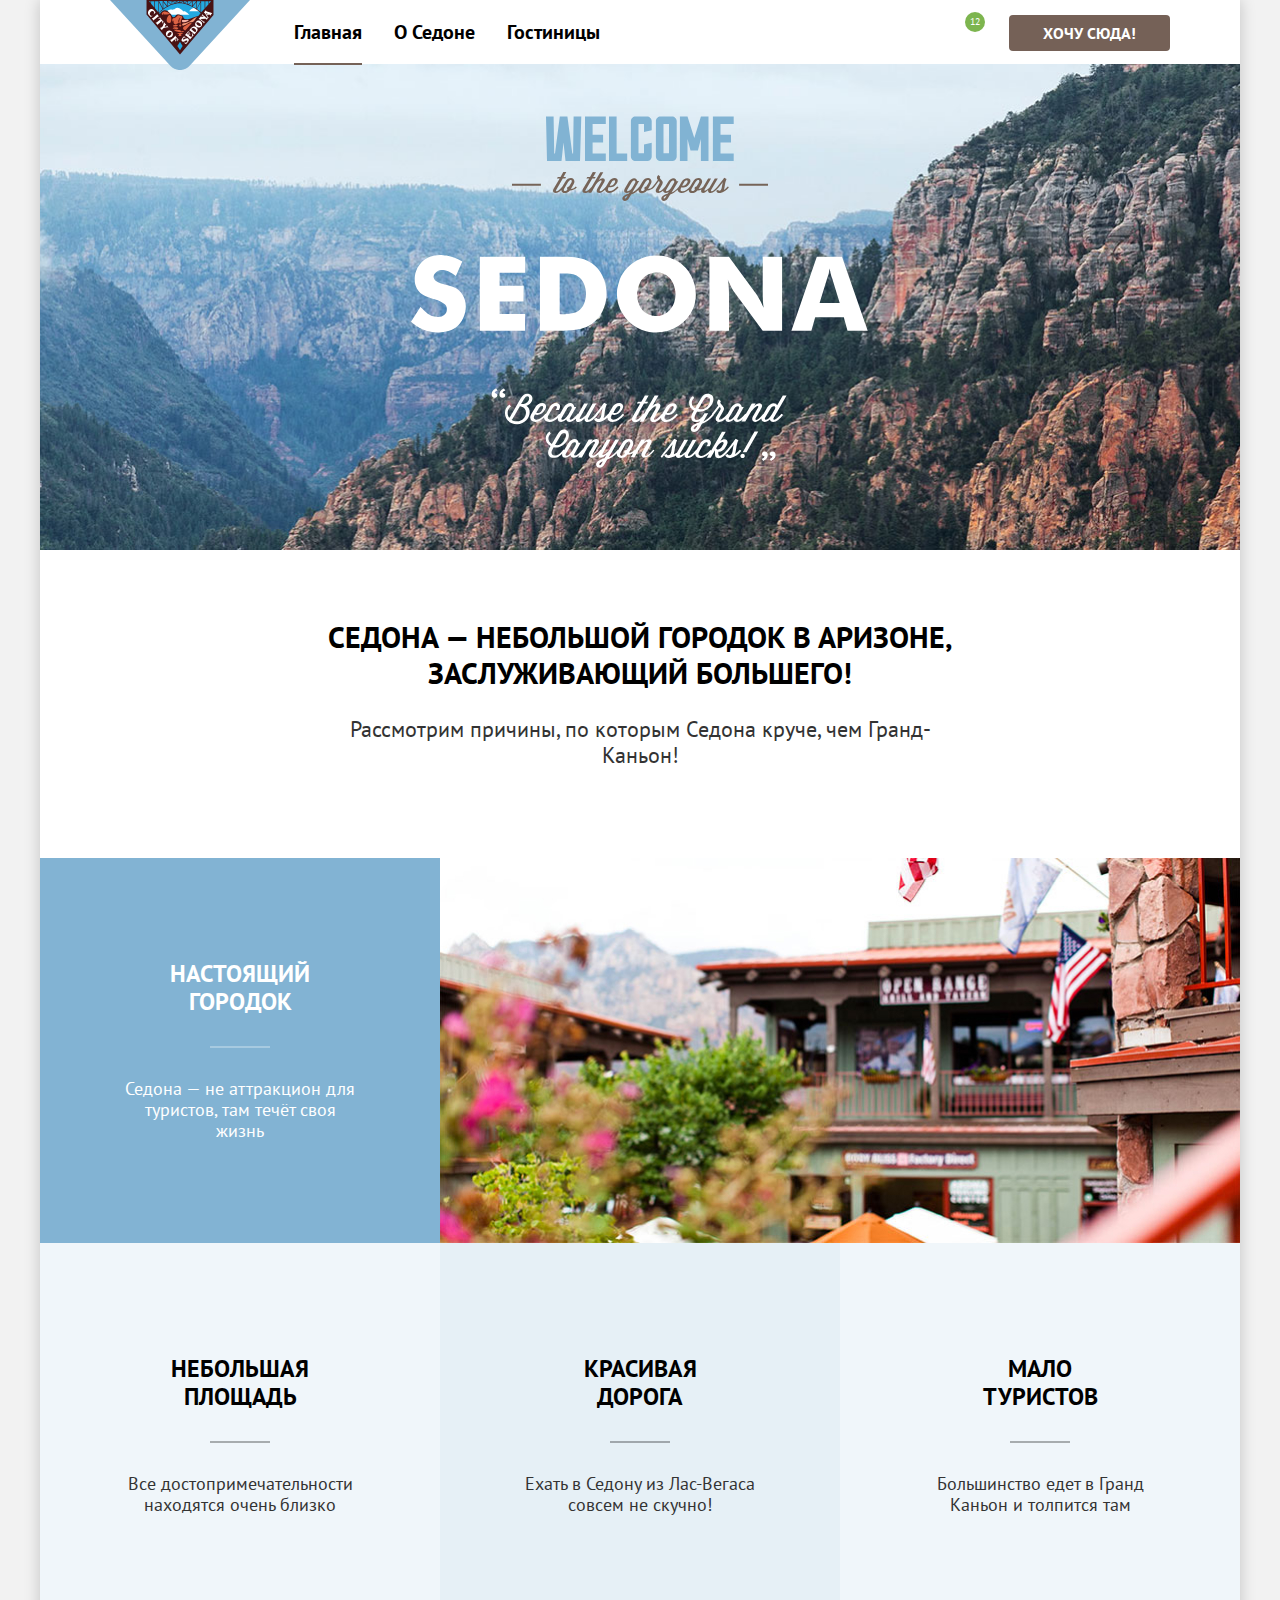
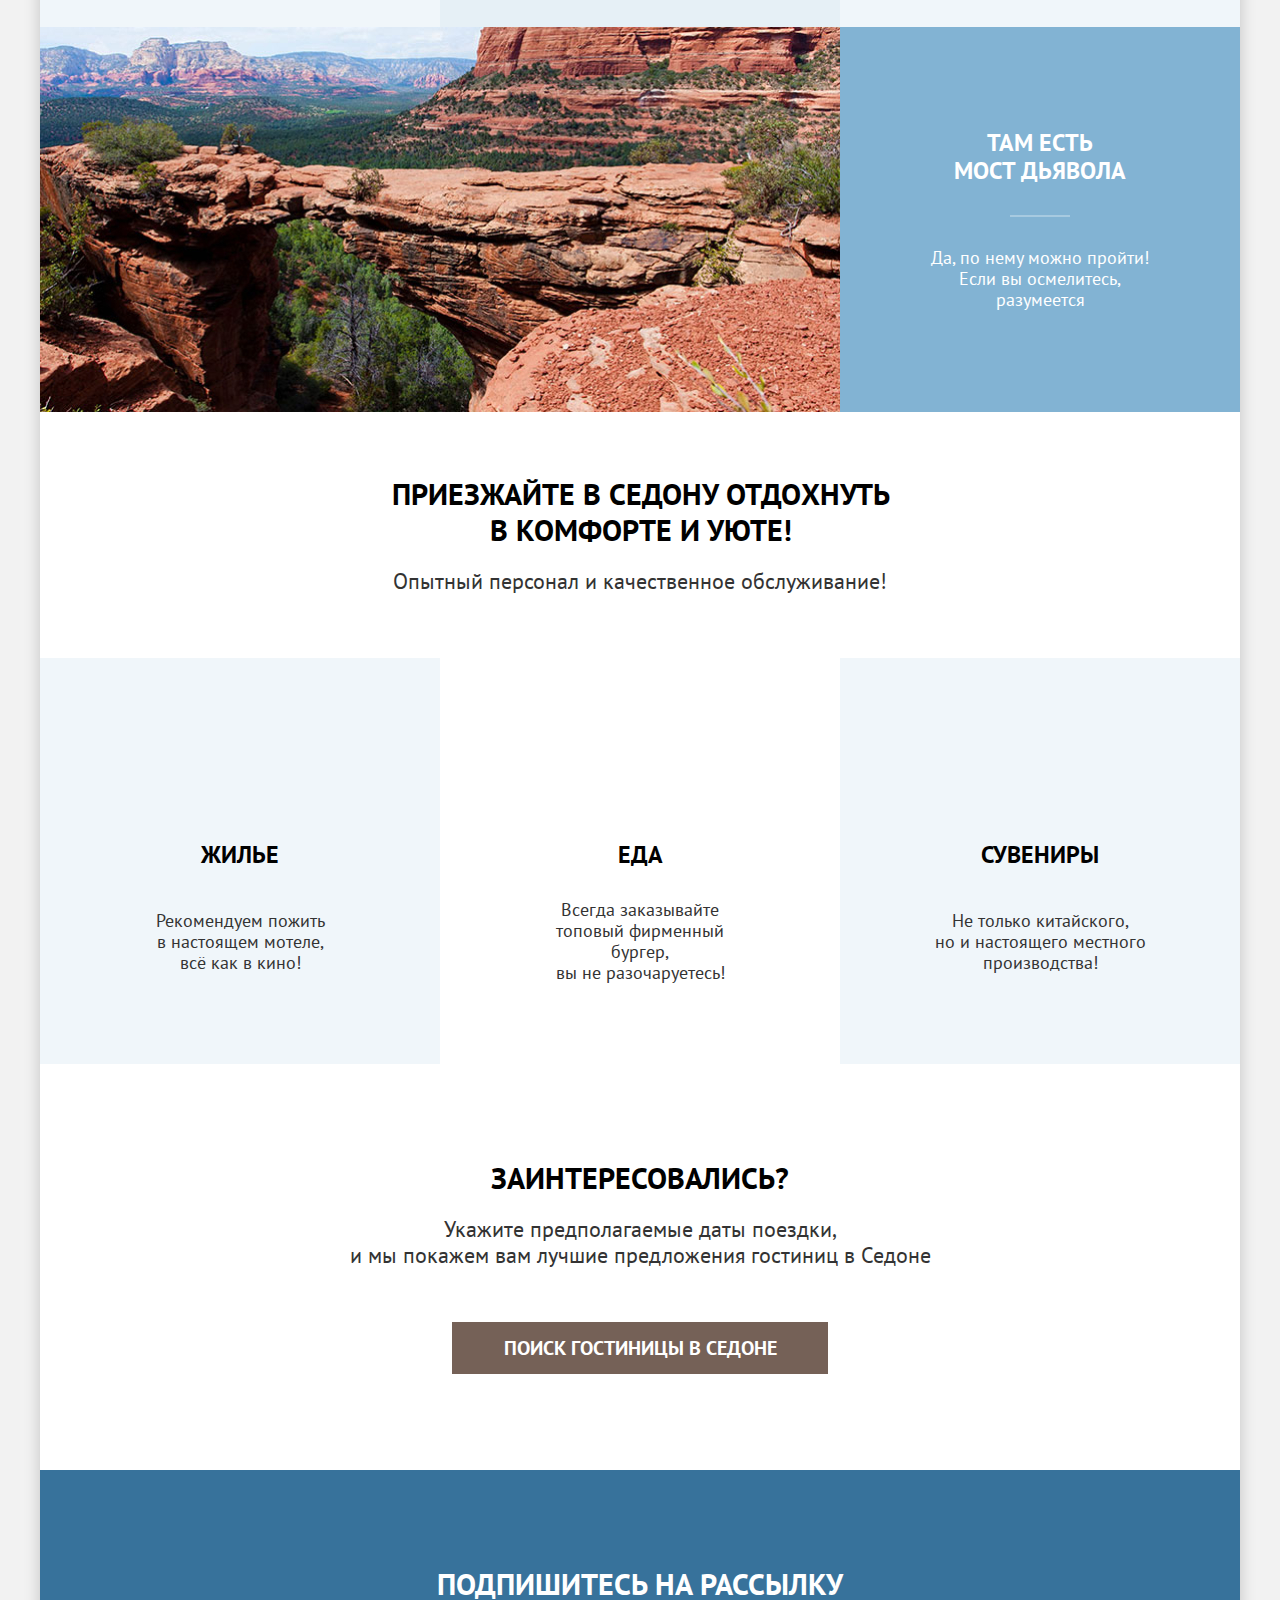
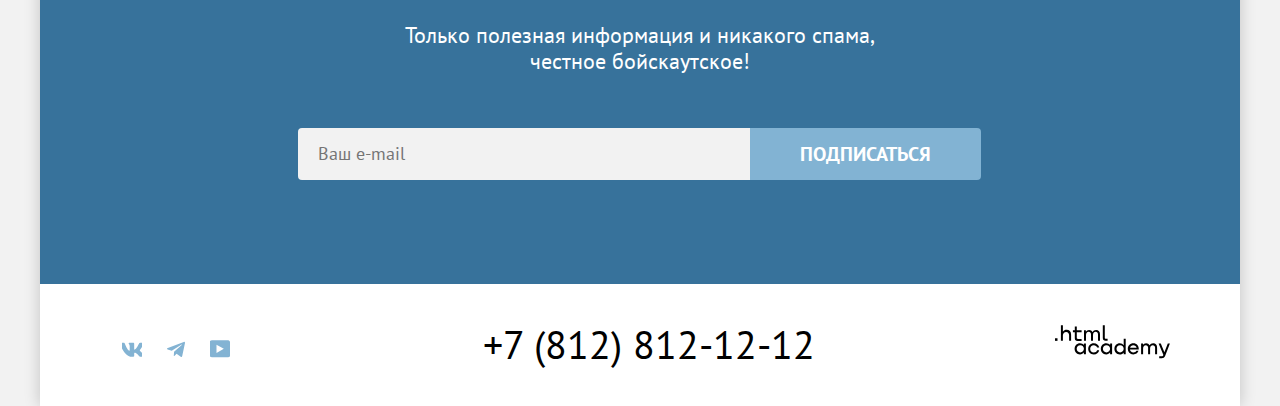
==== index.html @ 22cddb72 "Главная страница pixel perfect" ====
<!DOCTYPE html>
<html lang="ru">

  <head>
    <meta charset="utf-8">
    <title>HTML Academy: Главная</title>
    <link rel="stylesheet" href="styles/styles.css">
    <link rel="icon" href="images/favicon.jpg">
  </head>

  <body>
    <div class="wrapper">
      <header class="page-header" data-test="header">
        <nav class="navigation">
          <a class="navigation-logo" aria-current="page">
            <img class="page-header-logo" src="images/sedona_logo.svg" width="140" height="70"
              alt="Логотип города Седона">
          </a>
          <ul class="navigation-list">
            <li class="navigation-item">
              <a class="navigation-link navigation-link-selected" href="#">Главная</a>
            </li>
            <li class="navigation-item">
              <a class="navigation-link" href="#">О Седоне</a>
            </li>
            <li class="navigation-item">
              <a class="navigation-link" href="catalog.html">Гостиницы</a>
            </li>
          </ul>
          <ul class="navigation-list navigation-user">
            <li class="navigation-user-item">
              <a class="navigation-user-link magnifier" href="#">
                <span class="visually-hidden">
                  Поиск
                </span>
              </a>
            </li>
            <li class="navigation-user-item">
              <a class="navigation-user-link heart" href="#">
                <span class="visually-hidden">Количество лайков</span>
                <span class="like-number">12</span>
              </a>
            </li>
            <li class="navigation-item button-want">
              <a class="link-button" href="#">Хочу сюда!</a>
          </ul>
        </nav>
      </header>
      <main class="main-container main-index" data-test="main">
        <section class="hero" data-test="hero">
          <img class="hero-image" src="images/welcome.svg" width="458" height="352"
            alt="Welcome to the gorgeous Sedona 'Because the Grand Canyon sucks'">
        </section>
        <section class="advantages" data-test="advantages">
          <div class="advantages-opening">
            <h2 class="advantages-main-title common-title">
              Седона — небольшой городок в Аризоне, заслуживающий большего!
            </h2>
            <p class="advantages-main-description common-description">
              Рассмотрим причины, по которым Седона круче, чем Гранд-Каньон!
            </p>
          </div>
          <ul class="advantages-list">
            <li class="advantages-item">
              <div class="real-town">
                <h2 class="advantages-item-title advantages-common-title side-title">Настоящий городок</h2>
                <p class="advantages-item-description side-description advantages-common-description">Седона — не
                  аттракцион для туристов, там течёт
                  своя жизнь</p>
              </div>
              <img class="advantages-item-image" src="images/street-photo.jpg" width="800" height="385"
                alt="улочка города Седона">
            </li>
            <li class="advantages-sub-item little-area">
              <div class="sub-item-wrap">
                <h2 class="advantages-item-title advantages-common-title">Небольшая площадь</h2>
                <p class="advantages-item-description advantages-common-description">Все достопримечательности находятся
                  очень близко
                </p>
              </div>
            </li>
            <li class="advantages-sub-item beautiful-road">
              <div class="sub-item-wrap">
                <h2 class="advantages-item-title advantages-common-title">Красивая дорога</h2>
                <p class="advantages-item-description advantages-common-description">Ехать в Седону из Лас-Вегаса совсем
                  не скучно!</p>
              </div>
            </li>
            <li class="advantages-sub-item few-turist">
              <div class="sub-item-wrap">
                <h2 class="advantages-item-title advantages-common-title">Мало туристов</h2>
                <p class="advantages-item-description advantages-common-description">Большинство едет в Гранд Каньон и
                  толпится там</p>
              </div>
            </li>
            <li class="advantages-item">
              <div class="devils-bridge">
                <h2 class="advantages-item-title advantages-common-title side-title">Там есть <br>
                  мост дьявола
                </h2>
                <p class="advantages-item-description side-description advantages-common-description">Да, по нему можно
                  пройти! Если вы осмелитесь,
                  разумеется</p>
              </div>
              <img class="advantages-item-image" src="images/canyon_photo.jpg" width="800" height="385"
                alt="картинка скал города Седона">
            </li>
          </ul>
        </section>
        <section class="invitation">
          <div class="invitation-wrap">
            <h2 class="invitation-title common-title">Приезжайте в Седону отдохнуть в комфорте и уюте!</h2>
            <p class="invitation-description common-description advantages-common-description">Опытный персонал и
              качественное обслуживание!</p>
          </div>
        </section>
        <section class="experience">
          <ul class="experience-list">
            <li class="experience-item house-item">
              <h2 class="experience-item-title advantages-common-title">Жилье</h2>
              <p class="experience-item-description advantages-common-description">
                Рекомендуем пожить<br>
                в настоящем мотеле,<br>
                всё как в кино!
              </p>
            </li>
            <li class="experience-item food-item">
              <h2 class="experience-item-title advantages-common-title">Еда</h2>
              <p class="experience-item-description advantages-common-description">
                Всегда заказывайте<br>
                топовый фирменный бургер,<br>
                вы не разочаруетесь!
              </p>
            </li>
            <li class="experience-item gift-item">
              <h2 class="experience-item-title advantages-common-title">Сувениры</h2>
              <p class="experience-item-description advantages-common-description">
                Не только китайского,<br>
                но и настоящего местного<br>
                производства!
              </p>
            </li>
          </ul>
        </section>
        <section class="interested" data-test="search">
          <h2 class="interested-title common-title">Заинтересовались?</h2>
          <p class="interested-description common-description">
            Укажите предполагаемые даты поездки,<br>
            и мы покажем вам лучшие предложения гостиниц в Седоне
          </p>
          <a class="interested-link" href="#">Поиск гостиницы в Седоне</a>
        </section>
        <section class="subscribe" data-test="subscribe">
          <div class="subscribe-wrap">
            <h2 class="subscribe-title">Подпишитесь на рассылку</h2>
            <p class="subscribe-description">
              Только полезная информация и никакого спама,<br>
              честное бойскаутское!
            </p>
            <form class="subscribe-form" action="https://echo.htmlacademy.ru/" method="post">
              <label class="visually-hidden" for="subscribe-email">Ваш e-mail</label>
              <input class="email" type="email" id="subscribe-email" name="user-email" placeholder="Ваш e-mail"
                required>
              <button class="subscribe-button blue-button" type="submit">Подписаться</button>
            </form>
          </div>
        </section>
      </main>
      <footer class="page-footer" data-test="footer">
        <div class="footer-container">
          <ul class="social-list">
            <li class="social-item">
              <a class="social-link vkontakte" href="https://vk.com/htmlacademy">
              </a>
            </li>
            <li class="social-item">
              <a class="social-link telegram" href="https://t.me/htmlacademy">
              </a>
            </li>
            <li class="social-item">
              <a class="social-link youtube" href="https://www.youtube.com/user/htmlacademyru">
              </a>
            </li>
          </ul>
          <a class="phone-number" href="tel:+78128121212">+7 (812) 812-12-12</a>
          <a class="author-logo" href="https://htmlacademy.ru">
            <img class="academy-logo" src="images/html_academy_logo.svg" alt="Логотип html academy">
          </a>
      </footer>
    </div>
    </div>
  </body>

</html>
---- styles/styles.css ----
@font-face {
  font-family: "PT Sans";
  font-style: normal;
  font-weight: 400;
  src: url(../fonts/ptsans-400.woff2) format("woff2");
  font-display: swap;
}

@font-face {
  font-family: "PT Sans";
  font-style: normal;
  font-weight: 700;
  src: url(../fonts/ptsans-700.woff2) format("woff2");
  font-display: swap;
}

html {
  height: 100%;
}

body {
  margin: 0;
  display: flex;
  flex-direction: column;
  min-height: 100%;
  font-family: "PT Sans", sans-serif;
  font-size: 18px;
  line-height: 21px;
  color: #333333;
  background: #F2F2F2;
  box-sizing: border-box;
}

img {
  max-width: 100%;
  height: auto;
  object-fit: contain;
}

.wrapper {
  margin: 0 auto;
  width: 1200px;
  background-color: #ffffff;
  box-shadow: 0 0 15px 0 rgba(0, 0, 0, 0.2);
}

/* Navigation section */
.page-header {
  color: #000000;
  background: #ffffff;
}

.navigation-link {
  font-family: inherit;
  font-size: 20px;
  line-height: 24px;
  font-weight: 700;
  color: #000000;
  text-decoration: none;
  text-align: center;
}

.navigation-link-selected {
  text-decoration: underline;
  text-decoration-color:  #756257;
  text-underline-offset: 24px;
}

.navigation {
  display: flex;
  position: relative;
  width: 1060px;
  margin: 0 auto;
}

.navigation-logo {
  display: block;
  position: absolute;
  cursor: pointer;
  top: 0;
  left: 0;
}

.navigation-list {
  display: flex;
  flex-wrap: wrap;
  list-style: none;
  padding: 0;
  margin: 0;
  padding-left: 168px;
}

.navigation-user {
  display: flex;
  flex-wrap: wrap;
  align-items: center;
  margin: 0;
  padding: 0;
  max-width: 296px;
  margin-left: auto;
  list-style: none;
}


.navigation-item {
  margin: 0;
  padding: 20px 16px;
}

.navigation-user-item {
  max-height: 64px;
  max-width: 44px;
}

.navigation-user-link {
  padding: 22px 12px;
}

.magnifier {
  background-image: url(../images/magnifier.svg);
  background-repeat: no-repeat;
  background-position: center;
  cursor: pointer;
  display: inline-block;
  width: 20px;
  height: 20px;
}


.heart {
  position: relative;
  background-image: url(../images/heart.svg);
  background-repeat: no-repeat;
  background-position: center;
  cursor: pointer;
  display: inline-block;
  width: 20px;
  height: 20px;
}

.like-number {
  position: absolute;
  top: 12px;
  left: 20px;
  color: #ffffff;
  background-color: #7DB54F;
  font-weight: normal;
  font-size: 10px;
  line-height: 10px;
  padding: 5px;
  border-radius: 50%;
}

.visually-hidden {
  position: absolute;
  width: 1px;
  height: 1px;
  margin: -1px;
  border: 0;
  padding: 0;

  white-space: nowrap;
  clip-path: inset(100%);
  clip: rect(0 0 0 0);
  overflow: hidden;
}


.link-button {
  text-align: center;
  background: #756157;
  padding: 8px 34px;
  font-weight: 700;
  font-size: 16px;
  line-height: 20px;
  color: #ffffff;
  text-decoration: none;
  text-transform: uppercase;
  border-radius: 4px;
}

/* main content */
.main-container {
  flex-grow: 1;
}

/* hero section */
.hero {
  color: #000000;
  background-color: #D7BDB0;
  background-image: url(../images/divider.svg), url(../images/hero_background.jpg);
  background-size: 100% auto, cover;
  background-repeat: no-repeat;
  background-position: center bottom, center center;
  padding: 52px 371px 82px;
}

.hero-image {
  display: block;
}

/* adventages opening title  */
.advantages-opening {
  padding: 69px 274px;
  margin: 0 auto;
}

.advantages-main-title {
  margin-top: 0;
  margin-bottom: 25px;
}

.advantages-main-description {
  margin: 0;
  margin-bottom: 21px;
}

.button-want {
  padding: 20px;
  padding-right: 0;
}

.common-title {
  color: #000000;
  font-size: 30px;
  line-height: 36px;
  text-align: center;
  text-transform: uppercase;
}

.common-description {
  font-size: 22px;
  line-height: 26px;
  text-align: center;
}

.advantages-common-title {
  margin: 0 auto;
  margin-bottom: 30px;
  max-width: 175px;
  color: #000000;
  font-size: 24px;
  line-height: 28px;
  text-align: center;
  text-transform: uppercase;
}

.advantages-item-title::after {
  content: "";
  display: block;
  margin: auto;
  margin-top: 30px;
  width: 60px;
  height: 2px;
  background-color: rgba(0, 0, 0, 0.3);
}

.side-title::after {
  background: rgba(255, 255, 255, 0.3);
}

.advantages-item-image {
  display: block;
  object-fit: cover;
  height: 100%;
}

.advantages-common-description {
  text-align: center;
  margin: 0 auto;
}


/* advantages item decoration */
.advantages-list {
  display: flex;
  flex-wrap: wrap;
  padding: 0;
  margin: 0;
  list-style: none;
}

.advantages-item {
  display: flex;
}

.side-title {
  color: #ffffff;
}

.real-town {
  display: flex;
  flex-wrap: wrap;
  padding: 102px 85px;
  color: #ffffff;
  background: #82B3D3;
}

.advantages-sub-item {
  display: flex;
  flex-wrap: wrap;
  width: 400px;
  box-sizing: border-box;
  padding: 112px 85px;
  list-style: none;
}

.sub-item-wrap {
  width: 230px;
}


.little-area {
  background: rgba(131, 179, 211, 0.12);
}

.beautiful-road {
  background: rgba(131, 179, 211, 0.2);
}

.few-turist {
  background: rgba(131, 179, 211, 0.12);
}

.devils-bridge {
  display: flex;
  flex-wrap: wrap;
  order: 1;
  padding: 102px 85px;
  color: #ffffff;
  background: #82B3D3;
}

.invitation-title {
  width: 505px;
  margin: 0 auto;
  margin-bottom: 20px;
}

.invitation-wrap {
  padding: 64px 348px;
}

/* experience item description */
.experience-list {
  display: flex;
  flex-wrap: wrap;
  margin: 0;
  padding: 0;
  list-style: none;
}

.experience-item {
  display: flex;
  flex-wrap: wrap;
  width: 400px;
  box-sizing: border-box;
  background: rgba(131, 179, 211, 0.12);
  padding: 183px 85px 81px;
  background-repeat: no-repeat;
  background-position: 50% 80px;
}

.house-item {
  background-image: url(../images/house.svg);
}

.food-item {
  background: #ffffff;
  background-image: url(../images/burger.svg);
  background-repeat: no-repeat;
  background-position: 50% 80px;
}

.gift-item {
  background-image: url(../images/gift-box.svg);
}

.interested {
  width: 592px;
  margin: 0 auto;
  text-align: center;
  padding: 96px;
}

.interested-title {
  margin: 0;
  margin-bottom: 20px;
}

.interested-description {
  margin: 0;
  margin-bottom: 54px;
}

/* Стилизация кнопки "Поиск гостиницы в Седоне" */
.interested-link {
  display: block;
  max-width: 376px;
  margin: 0 auto;
  box-sizing: border-box;
  text-align: center;
  background: #756157;
  padding: 8px 50px;
  font-weight: 700;
  font-size: 20px;
  line-height: 36px;
  color: #ffffff;
  text-decoration: none;
  text-transform: uppercase;
}

.subscribe-wrap {
  max-width: 684px;
  margin: 0 auto;
  padding-top: 96px;
  padding-bottom: 104px;

}

.subscribe {
  text-align: center;
  color: #ffffff;
  background-color: #37729B;
  background-image: url(../images/subscribe_backgrouns.jpg);
  background-size: cover;
  background-repeat: no-repeat;
}

.subscribe-title {
  font-size: 30px;
  line-height: 36px;
  text-transform: uppercase;
  margin: 0;
  margin-bottom: 20px;
}

.subscribe-description {
  font-size: 22px;
  line-height: 26px;
  margin: 0;
  margin-bottom: 54px;
}

/* email-field decoration */
.email {
  box-sizing: border-box;
  width: 452px;
  background-color: #F2F2F2;
  padding: 14px 20px;
  font-family: inherit;
  font-size: inherit;
  line-height: 24px;
  border: none;
  outline: none;
  border-top-left-radius: 4px;
  border-bottom-left-radius: 4px;
}


/* Стилизация кнопок "Подписаться" и "Применить" */
.blue-button {
  font-family: inherit;
  min-height: 52px;
  font-weight: 700;
  font-size: 20px;
  line-height: 36px;
  color: #ffffff;
  background: #82B3D3;
  padding: 8px 50px;
  border: none;
  text-transform: uppercase;
  border-top-right-radius: 4px;
  border-bottom-right-radius: 4px;
}

.subscribe-form {
  display: flex;
  margin: 0;
  padding: 0;

}

.footer-container {
  margin: 0 auto;
  width: 1060px;
  padding-top: 40px;
  padding-bottom: 30px;
  display: flex;
  justify-content: space-between;
  align-items: baseline;
}

.social-list {
  display: flex;
  flex-wrap: wrap;
  padding: 0;
  margin: 0;
  list-style: none;
}

.social-item {
  padding: 13px 12px;
}

.phone-number {
  font-size: 40px;
  line-height: 40px;
  text-align: center;
  color: #000000;
  text-decoration: none;
}

/* Social networks */

.social-link {
  display: inline-block;
  text-decoration: none;
  width: 20px;
  height: 20px;
}

.vkontakte {
  background-image: url(../images/vkontakte.svg);
  background-repeat: no-repeat;
  background-position: 50% 50%;
}

.telegram {
  background-image: url(../images/telegram.svg);
  background-repeat: no-repeat;
  background-position: 50% 50%;
}

.youtube {
  background-image: url(../images/youtube.svg);
  background-repeat: no-repeat;
  background-position: 50% 50%;
}


/* Catalog page *****************************************************************************************************************/
.main-inner-filter {
  padding: 35px 70px 70px;
  color: #ffffff;
  background-color: #5A768E;
  background-image: url(../images/filter_background.jpg);
  background-size: cover;
  background-repeat: no-repeat;
  margin-bottom: 50px;
}

.catalog-content-wrapper {
  padding: 0 70px;
}

.inner-title {
  margin: 0;
  margin-bottom: 8px;
  font-size: 60px;
  line-height: 78px;
}

.breadcrumbs-list {
  margin: 0;
  margin-bottom: 40px;
  display: flex;
  flex-wrap: wrap;
  padding: 0;
  gap: 11px;
  align-items: center;
  list-style: none;
}

.breadcrumbs-home {
  background-image: url(../images/breadcrumbs-home.svg);
  background-repeat: no-repeat;
  background-position: center;
  width: 13px;
  height: 15px;
}

.breadcrumbs-list {
  display: flex;
  list-style: none;
}

.breadcrumbs-link {
  font-size: 16px;
}

.catalog-filter {
  display: flex;
  flex-wrap: wrap;
  width: 1060px;
  margin: 0 auto;
}

.catalog-filter-group {
  padding: 0;
  margin-right: 70px;
  min-width: 150px;
  border: none;
}

.price-range {
  margin: 0;
  margin-left: 70px;
  /* Раскоментировать после стилизация полей ввода */
  /* margin-right: 70px; */
  border: none;
  width: 288px;
}


.price-buttons {
  display: flex;
  flex-direction: column;
  margin-left: auto;
  justify-content: space-around;
}


.catalog-filter-title {
  margin-bottom: 32px;
  font-size: 20px;
  line-height: 24px;
  font-weight: 700;
}

.catalog-filter-list {
  list-style: none;
  margin: 0;
  padding: 0;
  width: 150px;
}

.catalog-filter-item {
  margin-bottom: 16px;
}

.catalog-filter-item:last-child{
  margin-bottom: 0;
}

.controls {
  font-size: 18px;
  line-height: 23px;
}

.catalog-content-title {
  display: flex;
  align-items: center;
  margin-bottom: 40px;
}

.preview-list {
  display: flex;
  flex-wrap: wrap;
  box-sizing: border-box;
  gap: 8px;
  /* max-width: 160px; */
  margin: 0;
  margin-left: auto;
  list-style: none;
}

.search-title {
  margin: 0;
  max-width: 400px;
  margin-right: 200px;
  font-size: 30px;
  line-height: 36px;
  font-weight: 700;
  color: #000000;
  text-transform: uppercase;
}

.search-control {
  font-family: inherit;
  padding: 14px 20px;
  width: 292px;
  font-size: 18px;
  line-height: 21px;
  font-weight: normal;
  border: 2px solid #E5E5E5;
  border-radius: 4px;
}

.preview-item-link {
  display: block;
  background-repeat: no-repeat;
  background-position: center;
  color: #000000;
  border: 2px solid #E5E5E5;;
  border-radius: 4px;
  width: 48px;
  height: 48px;
}

.tile {
  background-image: url(../images/tile.svg);
}

.large-icon {
  background-image: url(../images/large-icon.svg);
}

.list {
  background-image: url(../images/list.svg);
}

/* Reset button decoration */
.reset-button {
  border: none;
  background: none;
  font-size: 16px;
  line-height: 20px;
  font-weight: 700;
  text-transform: uppercase;
  color: #ffffff;
}

/* Карточки на флексах */
/* .card-list {
  display: flex;
  flex-wrap: wrap;
  padding: 0;
  list-style: none;
  gap: 20px;
} */

/* Карточки на гридах */
.card-list {
  display: grid;
  grid-template-columns: repeat(3, 340px);
  padding: 0;
  margin: 0;
  gap: 20px;
  list-style: none;
  margin-bottom: 40px;
  padding-bottom: 40px;
}

/* карточка на флексах */
 .card-item {
  display: flex;
  flex-direction: column;
  flex-wrap: wrap;
  align-items: center;
  width: 340px;
  box-shadow: 0 0 0 1px #e6e6e6;
  border-radius: 4px;
  padding: 20px;
  box-sizing: border-box;
}

/* Карточка на гридах */
.card-item {
  display: grid;
  grid-template-columns: repeat(2, 140px);
  margin: 0;
  gap: 16px 20px;
  box-sizing: border-box;
  width: 340px;
  box-shadow: 0 0 0 1px #e6e6e6;
  padding: 20px;
  border-radius: 4px;
}


.card-title {
  margin-bottom: 0;
  font-size: 24px;
  line-height: 28px;
  font-weight: 700;
  color: #000000;
}

.card-price {
  margin: 0;
  text-align: right;
}

.card-hotel {
  margin: 0;
}

.card-link {
  grid-column: 1 / -1;
  text-decoration: none;
}

.button-decoration {
  box-sizing: border-box;
  width: 140px;
  text-decoration: none;
  color: white;
  padding: 8px 26px;
  font-size: 16px;
  line-height: 20px;
  font-weight: 700;
  text-transform: uppercase;
  background: #756157;
  border-radius: 4px;
}

.card-favorite {
  width: 140px;
  font-family: inherit;
  font-size: 16px;
  line-height: 20px;
  box-sizing: border-box;
  border-radius: 4px;
  padding: 8px 18px;
  background: #82B3D3;
  border: none;
}

.hotel-price-container {
  display: flex;
  justify-content: space-between;
}

.star-rating-container {
  display: flex;
  justify-content: space-between;
}


.card-favorite-villas {
  padding: 8px 17px;
  background: #7DB54F;
}

.card-rating {
  text-transform: uppercase;
  background: #F2F2F2;
  padding: 9px 22px 8px 23px;
  font-size: 16px;
  line-height: 20px;
}

/* Rating stars */
.stars {
  margin: 0;
  align-self: center;
  width: 140px;
  height: 17px;
}

.four-stars {
  background-image: url(../images/star.svg),
    url(../images/star.svg),
    url(../images/star.svg),
    url(../images/star.svg);
  background-repeat: no-repeat, no-repeat, no-repeat, no-repeat;
  background-position: left 50%, 24px 50%, 48px 50%, 72px 50%;
}

.three-stars {
  background-image: url(../images/star.svg),
    url(../images/star.svg),
    url(../images/star.svg);
  background-repeat: no-repeat, no-repeat, no-repeat;
  background-position: left 50%, 24px 50%, 48px 50%;
}

.two-stars {
  background-image: url(../images/star.svg),
    url(../images/star.svg);
  background-repeat: no-repeat, no-repeat;
  background-position: left 50%, 24px 50%;
}

.pagination-link {
  display: flex;
  justify-content: center;
  text-decoration: none;
  color: #ffffff;
  background: #82B3D3;
  min-width: 60px;
  font-weight: 700;
  font-size: 20px;
  line-height: 36px;
  border-radius: 4px;
  padding: 10px;
  box-sizing: border-box;
}

.pagination {
  display: flex;
  flex-wrap: wrap;
  padding: 0;
  gap: 8px;
  list-style: none;
}

.pagination-link-current {
  color: #000000;
  background: #F2F2F2;
}

.suspension-point {
  display: flex;
  justify-content: center;
  align-items: center;
  color: #000000;
  font-weight: 700;
  font-size: 20px;
  line-height: 36px;
  border-radius: 4px;
  width: 60px;
  height: 60px;
}

.subscribe-catalog {
  background-color: #ffffff;
  background-image: none;
}

.subscribe-catalog-text {
  color: #000000;
}

.catalog-email {
  background: #F2F2F2;
}
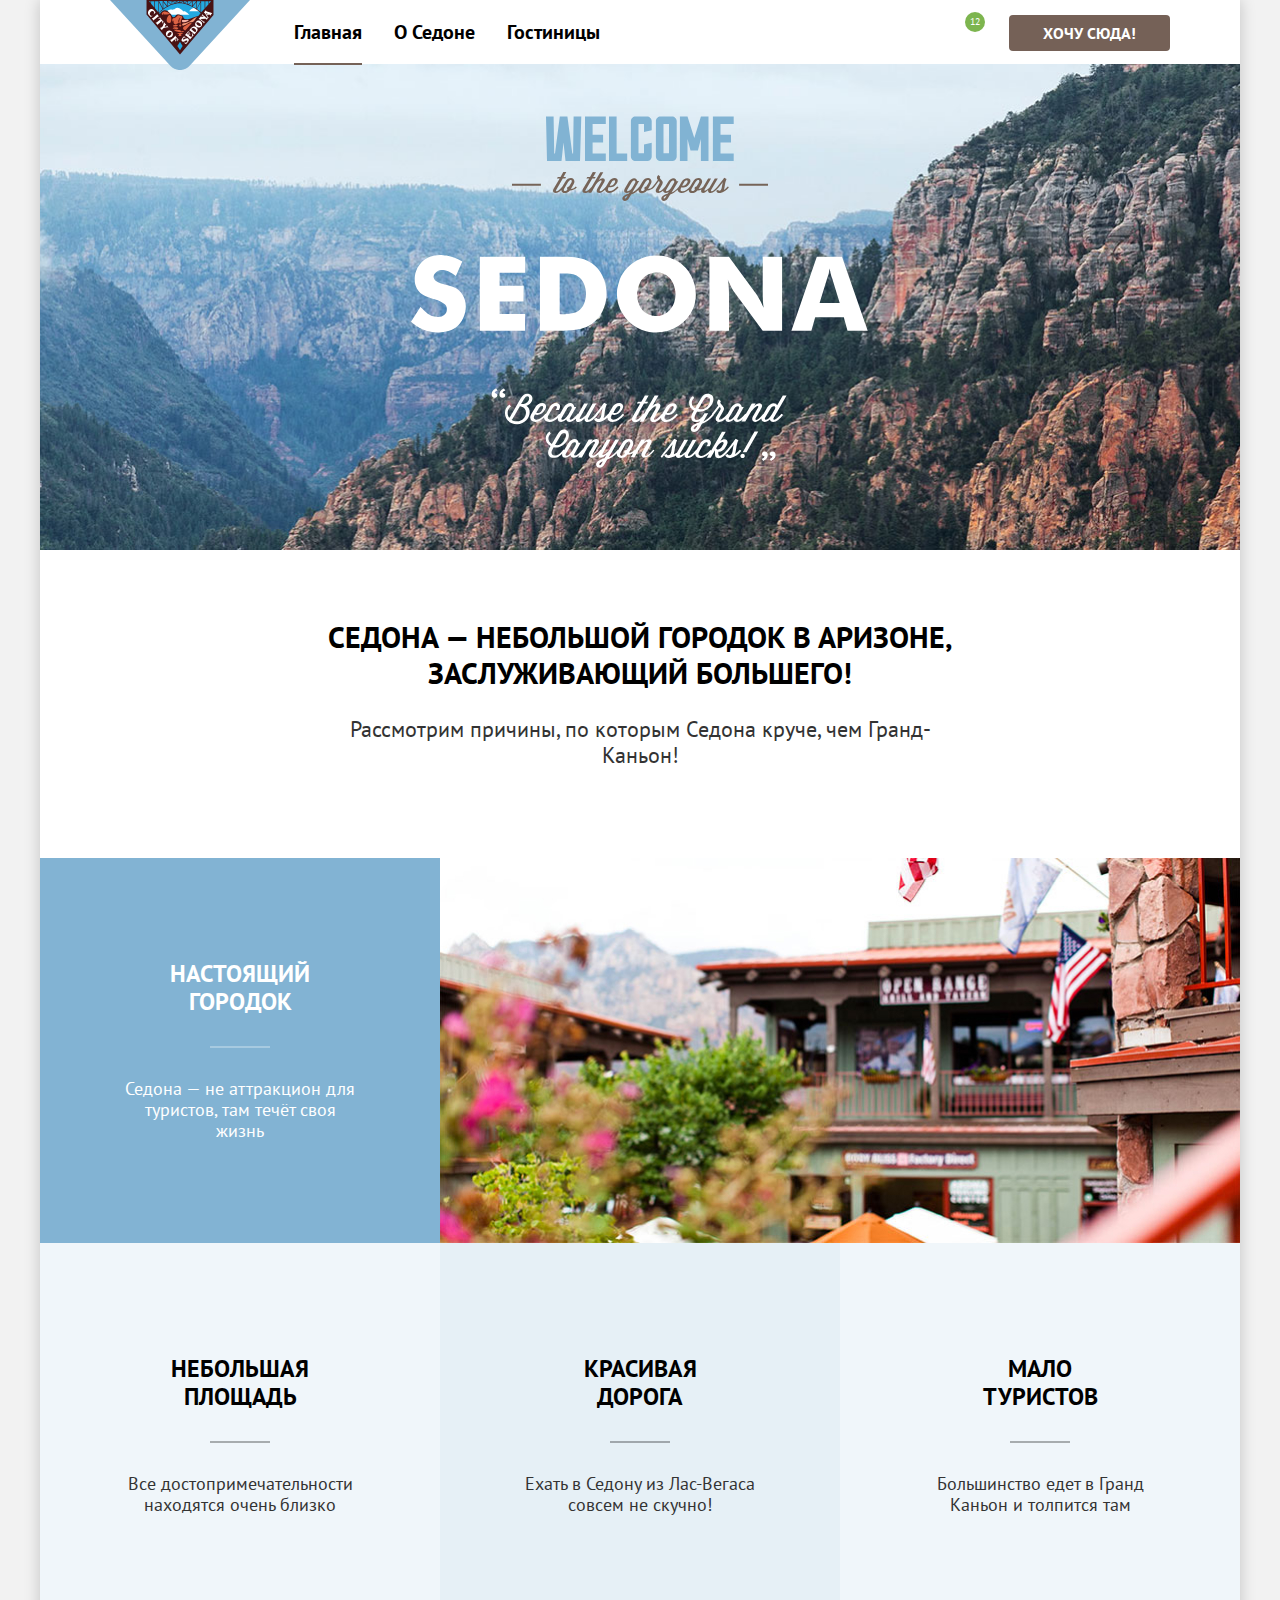
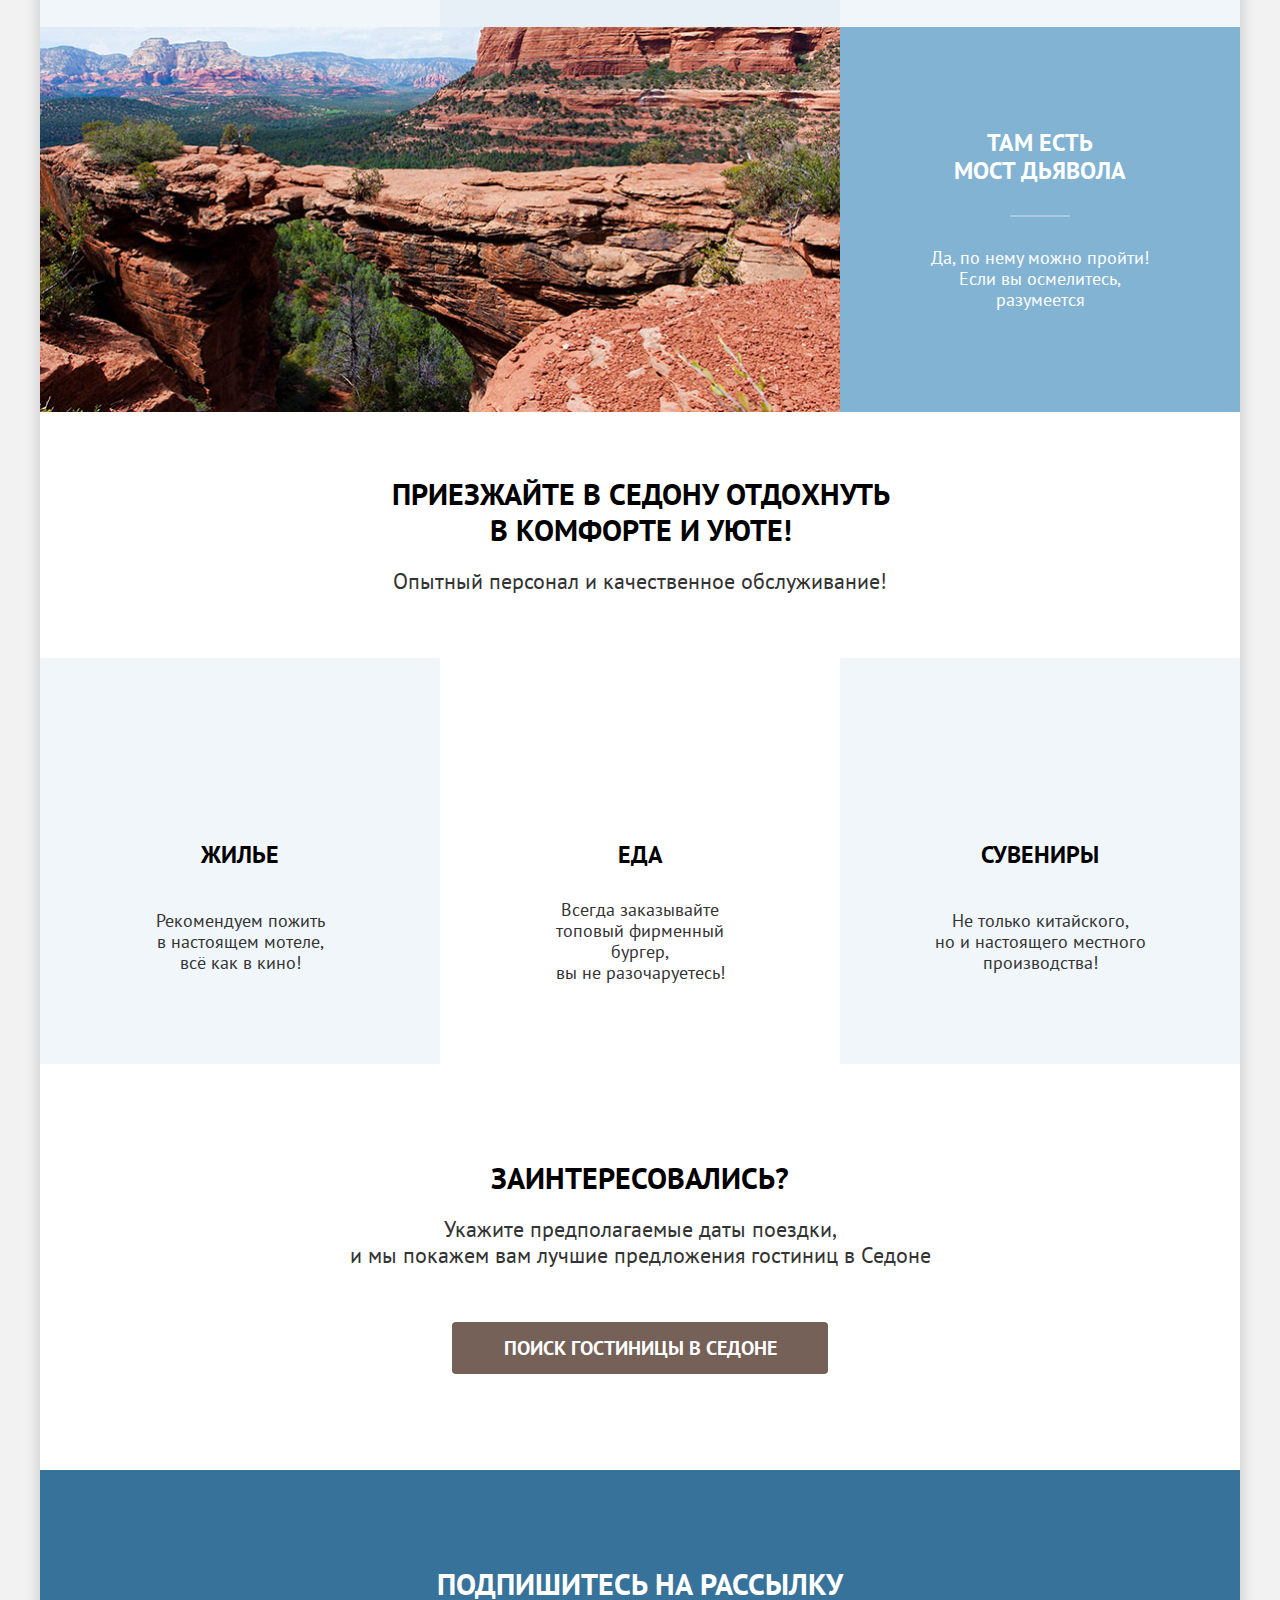
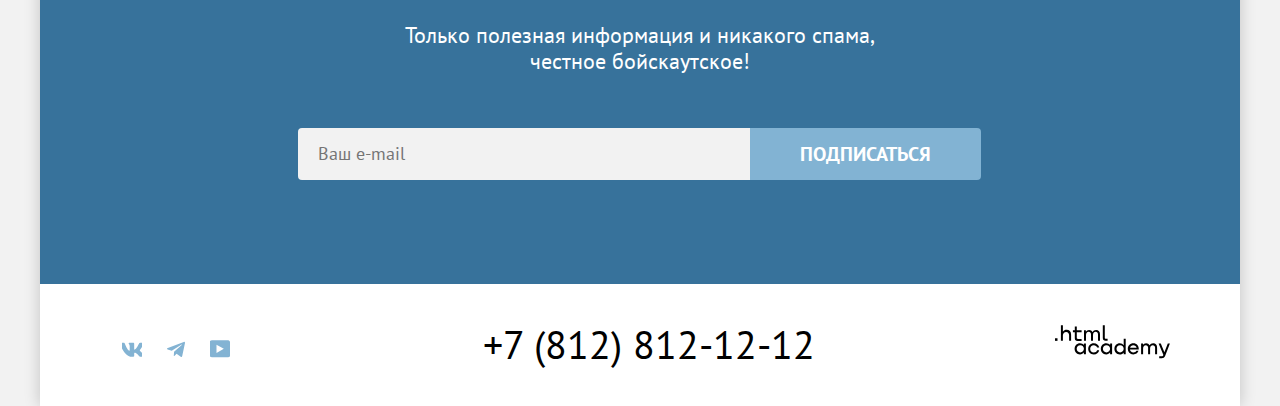
==== commit ae0ae0cd: "Добавляет интерактивности кнопкам" ====
--- a/index.html
+++ b/index.html
@@ -12,7 +12,7 @@
     <div class="wrapper">
       <header class="page-header" data-test="header">
         <nav class="navigation">
-          <a class="navigation-logo" aria-current="page">
+          <a class="navigation-logo" href="index.html" aria-current="page">
             <img class="page-header-logo" src="images/sedona_logo.svg" width="140" height="70"
               alt="Логотип города Седона">
           </a>
@@ -148,7 +148,7 @@
             Укажите предполагаемые даты поездки,<br>
             и мы покажем вам лучшие предложения гостиниц в Седоне
           </p>
-          <a class="interested-link" href="#">Поиск гостиницы в Седоне</a>
+          <a class="interested-link link-button" href="#">Поиск гостиницы в Седоне</a>
         </section>
         <section class="subscribe" data-test="subscribe">
           <div class="subscribe-wrap">
--- a/styles/styles.css
+++ b/styles/styles.css
@@ -50,6 +50,15 @@
   background: #ffffff;
 }
 
+.page-header-logo:hover,
+.page-header-logo:focus {
+  opacity: 0.8;
+}
+
+.page-header-logo:active {
+  opacity: 0.3;
+}
+
 .navigation-link {
   font-family: inherit;
   font-size: 20px;
@@ -58,6 +67,15 @@
   color: #000000;
   text-decoration: none;
   text-align: center;
+}
+
+.navigation-link:hover,
+.navigation-link:focus {
+  color: #756157;
+}
+
+.navigation-link:active {
+  color: rgba(117, 97, 87, 0.3);
 }
 
 .navigation-link-selected {
@@ -114,6 +132,15 @@
 
 .navigation-user-link {
   padding: 22px 12px;
+}
+
+.navigation-user-link:hover,
+.navigation-user-link:focus {
+  opacity: 0.5;
+}
+
+.navigation-user-link:active {
+  opacity: 0.3;
 }
 
 .magnifier {
@@ -179,6 +206,20 @@
   border-radius: 4px;
 }
 
+.link-button:hover,
+.link-button:focus {
+  background-color: #615048;
+}
+
+.link-button:active {
+  background-color: #756157;
+  color: rgba(255, 255, 255, 0.3);
+}
+
+.link-button:not([href]) {
+  background: #E5E5E5;
+}
+
 /* main content */
 .main-container {
   flex-grow: 1;
@@ -408,6 +449,7 @@
   color: #ffffff;
   text-decoration: none;
   text-transform: uppercase;
+  border-radius: 4px;
 }
 
 .subscribe-wrap {
@@ -457,9 +499,14 @@
   border-bottom-left-radius: 4px;
 }
 
+.email:hover,
+.email:focus {
+  background-color: #E6E6E6;
+}
+
 
 /* Стилизация кнопок "Подписаться" и "Применить" */
-.blue-button {
+.subscribe-button {
   font-family: inherit;
   min-height: 52px;
   font-weight: 700;
@@ -472,6 +519,47 @@
   text-transform: uppercase;
   border-top-right-radius: 4px;
   border-bottom-right-radius: 4px;
+  cursor: pointer;
+}
+
+.blue-button{
+  cursor: pointer;
+}
+
+.blue-button:hover,
+.blue-button:focus {
+  background-color: #68A2CA;
+}
+
+.blue-button:active {
+  background-color: #82B3D3;
+  color: rgba(255, 255, 255, 0.3);
+}
+
+.blue-button:disabled {
+  background-color: #E5E5E5;
+}
+
+.card-favorite-villas {
+  cursor: pointer;
+}
+
+.suspension-point {
+  cursor: pointer;
+}
+
+.card-favorite-villas:hover,
+.card-favorite-villas:focus {
+  background-color: #6C9E42;
+}
+
+.card-favorite-villas:active {
+  background-color: #7DB54F;
+  color: rgba(255, 255, 255, 0.3);
+}
+
+.card-favorite-villas:disabled {
+  background-color: #E5E5E5;
 }
 
 .subscribe-form {
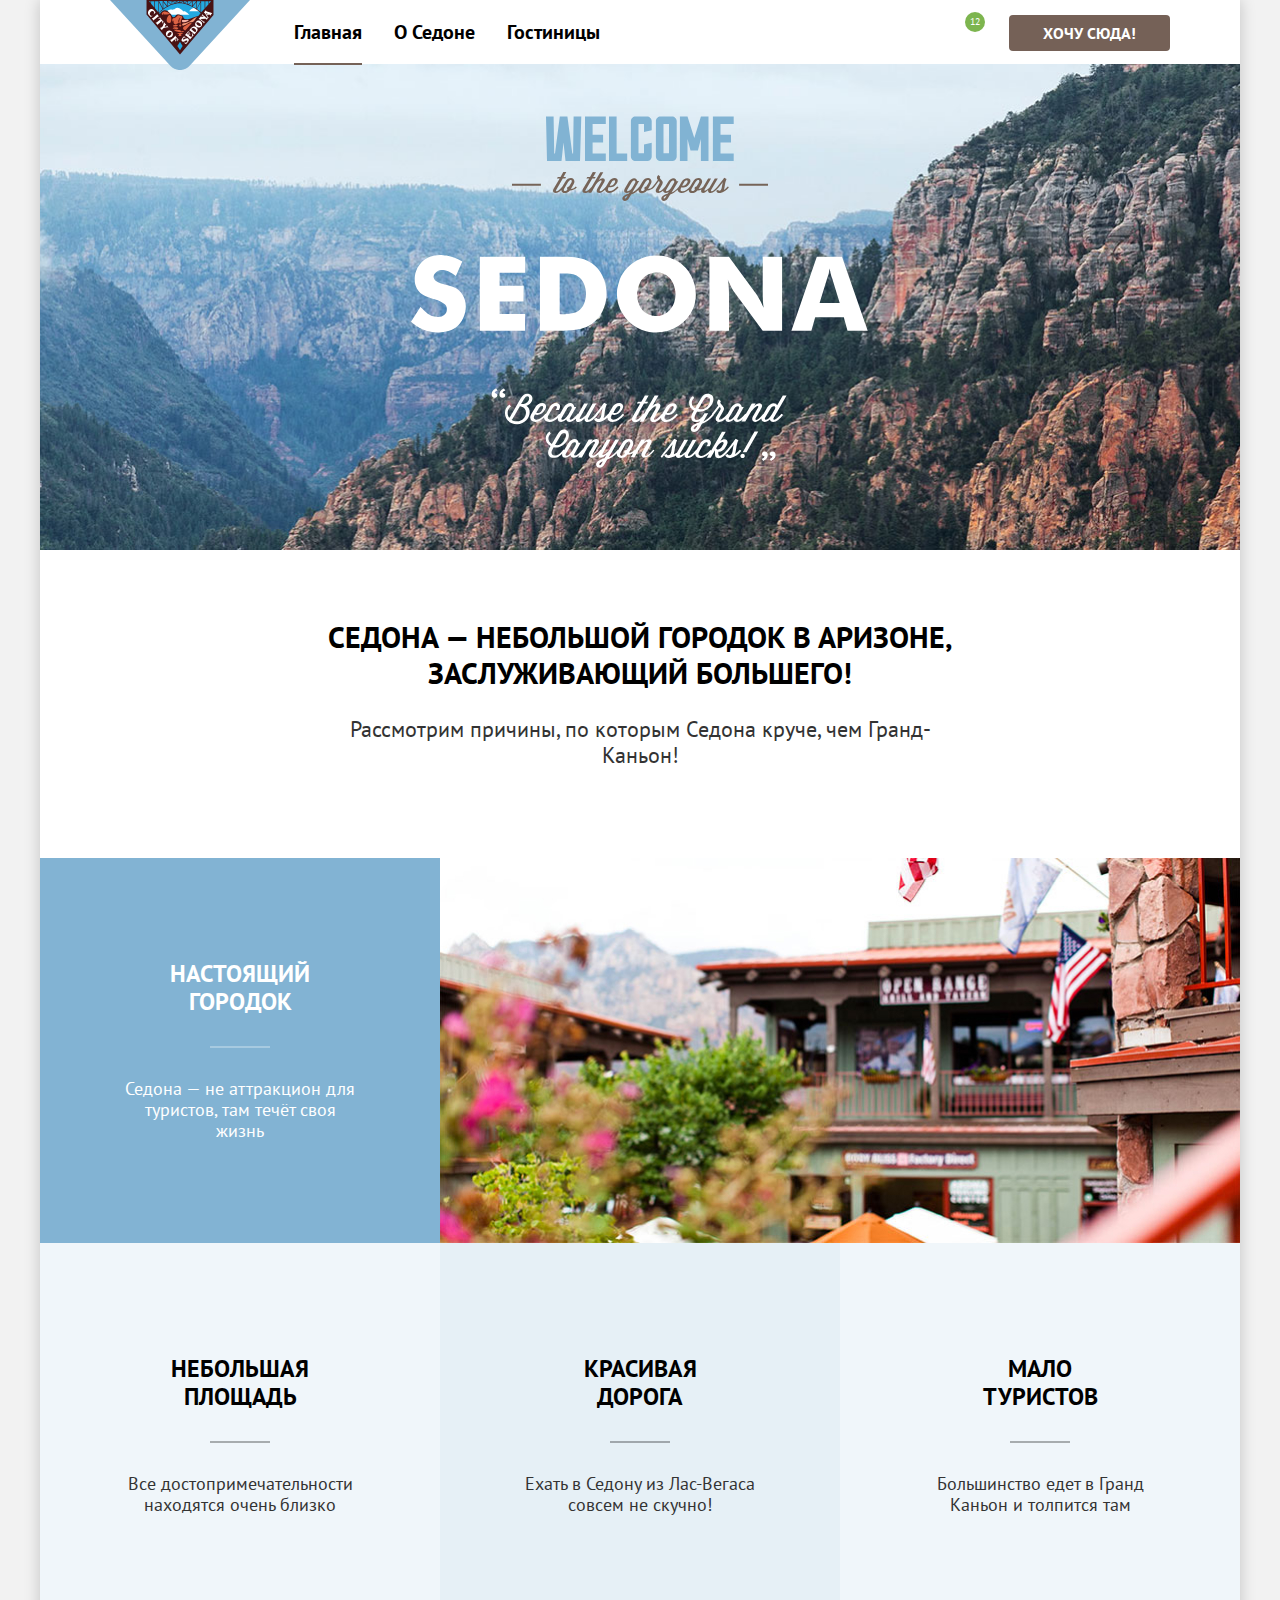
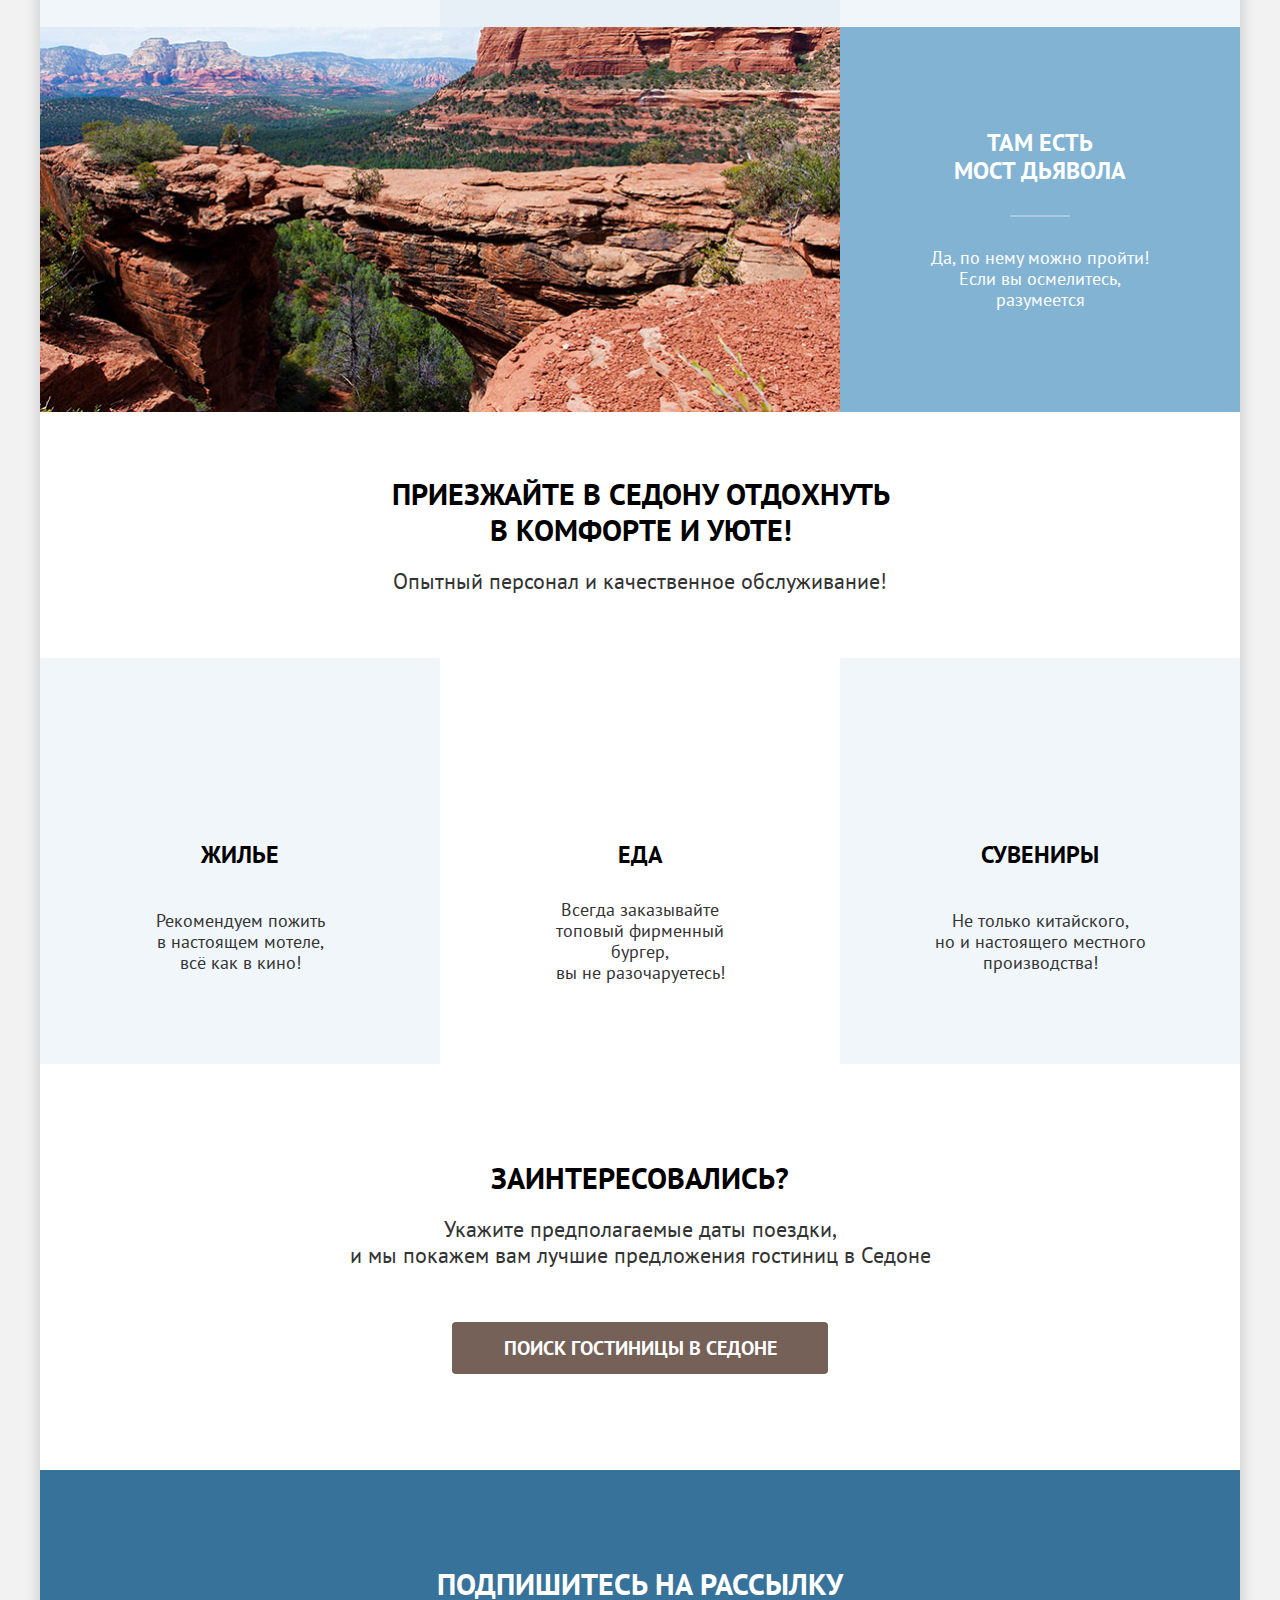
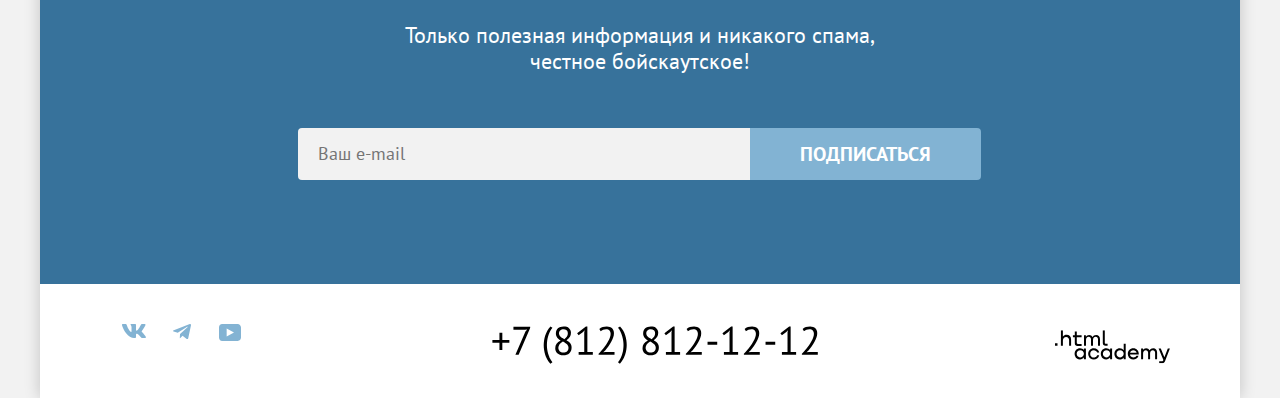
==== commit 974fa8d5: "добавил range в страницу каталога" ====
--- a/index.html
+++ b/index.html
@@ -171,20 +171,94 @@
           <ul class="social-list">
             <li class="social-item">
               <a class="social-link vkontakte" href="https://vk.com/htmlacademy">
+                <svg class="social-icon" aria-hidden="true" focusable="false" width="24" height="14" viewBox="0 0 24 14"
+                  fill="none" xmlns="http://www.w3.org/2000/svg">
+                  <path fill-rule="evenodd" clip-rule="evenodd"
+                    d="M23.45 0.948C23.616 0.402 23.45 0 22.655 0H20.03C19.362 0 19.054 0.347 18.887 0.73C18.887 0.73 17.552 3.926 15.661 6.002C15.049 6.604 14.771 6.795 14.437 6.795C14.27 6.795 14.019 6.604 14.019 6.057V0.948C14.019 0.292 13.835 0 13.279 0H9.151C8.734 0 8.483 0.304 8.483 0.593C8.483 1.214 9.429 1.358 9.526 3.106V6.904C9.526 7.737 9.373 7.888 9.039 7.888C8.149 7.888 5.984 4.677 4.699 1.003C4.45 0.288 4.198 0 3.527 0H0.9C0.15 0 0 0.347 0 0.73C0 1.412 0.89 4.8 4.145 9.281C6.315 12.341 9.37 14 12.153 14C13.822 14 14.028 13.632 14.028 12.997V10.684C14.028 9.947 14.186 9.8 14.715 9.8C15.105 9.8 15.772 9.992 17.33 11.467C19.11 13.216 19.403 14 20.405 14H23.03C23.78 14 24.156 13.632 23.94 12.904C23.702 12.18 22.852 11.129 21.725 9.882C21.113 9.172 20.195 8.407 19.916 8.024C19.527 7.533 19.638 7.314 19.916 6.877C19.916 6.877 23.116 2.451 23.449 0.948H23.45Z"
+                    fill="#83B3D3" />
+                </svg>
+                <span class="visually-hidden">Вконтакте</span>
               </a>
             </li>
             <li class="social-item">
               <a class="social-link telegram" href="https://t.me/htmlacademy">
+                <svg class="social-icon" aria-hidden="true" focusable="false" width="18" height="16" viewBox="0 0 18 16"
+                  fill="none" xmlns="http://www.w3.org/2000/svg">
+                  <path
+                    d="M16.785 0.0992597L0.840489 6.24776C-0.247661 6.68481 -0.241365 7.29184 0.640845 7.56253L4.73445 8.83953L14.2058 2.8637C14.6537 2.59121 15.0629 2.7378 14.7265 3.03636L7.05283 9.96185H7.05103L7.05283 9.96275L6.77045 14.1823C7.18413 14.1823 7.36669 13.9925 7.59871 13.7686L9.58705 11.8351L13.7229 14.89C14.4855 15.31 15.0332 15.0941 15.2229 14.1841L17.9379 1.38885C18.2158 0.274623 17.5126 -0.229883 16.785 0.0992597Z"
+                    fill="#83B3D3" />
+                </svg>
+                <span class="visually-hidden">Телеграм</span>
               </a>
             </li>
             <li class="social-item">
               <a class="social-link youtube" href="https://www.youtube.com/user/htmlacademyru">
-              </a>
-            </li>
-          </ul>
-          <a class="phone-number" href="tel:+78128121212">+7 (812) 812-12-12</a>
-          <a class="author-logo" href="https://htmlacademy.ru">
-            <img class="academy-logo" src="images/html_academy_logo.svg" alt="Логотип html academy">
+                <svg class="social-icon" aria-hidden="true" focusable="false" width="22" height="17" viewBox="0 0 22 17"
+                  fill="none" xmlns="http://www.w3.org/2000/svg">
+                  <path
+                    d="M18.607 0H3.17413C1.31343 0 0 1.59375 0 3.4V13.4937C0 15.4062 1.31343 17 3.17413 17H18.8259C20.4677 17 22 15.4062 22 13.6V3.4C21.7811 1.59375 20.4677 0 18.607 0ZM7.66169 12.5375V4.4625L14.995 8.5L7.66169 12.5375Z"
+                    fill="#83B3D3" />
+                </svg>
+                <span class="visually-hidden">Ютюб</span>
+              </a>
+            </li>
+          </ul>
+          <a class="phone-number footer-contacts" href="tel:+78128121212">
+            <svg aria-hidden="true" focusable="false" width="326" height="38" viewBox="0 0 326 38" fill="#000000"
+              xmlns="http://www.w3.org/2000/svg">
+              <path
+                d="M0.404688 13.8964H7.44469V6.65645H10.3247V13.8964H17.3647V16.7764H10.3247V23.9764H7.44469V16.7764H0.404688V13.8964ZM23.4 28.8564L33.44 5.41644L35.2 3.45644L32.84 3.81644H21.44V0.856443H38.16V1.93644L26.64 28.8564H23.4ZM58.3925 37.6564C57.1658 36.3764 56.1258 34.9631 55.2725 33.4164C54.4192 31.8964 53.7258 30.3364 53.1925 28.7364C52.6858 27.1098 52.3125 25.4831 52.0725 23.8564C51.8325 22.2031 51.7125 20.6298 51.7125 19.1364C51.7125 17.6698 51.8325 16.1231 52.0725 14.4964C52.3125 12.8698 52.6992 11.2431 53.2325 9.61644C53.7658 7.96311 54.4592 6.34978 55.3125 4.77644C56.1925 3.20311 57.2592 1.73644 58.5125 0.376445L60.4325 1.77644C59.3658 3.13644 58.4725 4.54978 57.7525 6.01644C57.0592 7.45644 56.4992 8.92311 56.0725 10.4164C55.6458 11.9098 55.3392 13.4031 55.1525 14.8964C54.9925 16.3631 54.9125 17.7764 54.9125 19.1364C54.9125 20.4164 55.0058 21.8164 55.1925 23.3364C55.4058 24.8298 55.7258 26.3364 56.1525 27.8564C56.6058 29.3498 57.1792 30.8164 57.8725 32.2564C58.5925 33.6964 59.4458 35.0031 60.4325 36.1764L58.3925 37.6564ZM63.2434 22.1764C63.2434 20.4964 63.6834 19.0431 64.5634 17.8164C65.4434 16.5631 66.8168 15.4298 68.6834 14.4164C68.0168 14.0164 67.3901 13.6031 66.8034 13.1764C66.2434 12.7231 65.7368 12.2164 65.2834 11.6564C64.8568 11.0964 64.5101 10.4698 64.2434 9.77644C64.0034 9.08311 63.8834 8.28311 63.8834 7.37645C63.8834 6.33644 64.0568 5.38978 64.4034 4.53644C64.7768 3.68311 65.2968 2.94978 65.9634 2.33644C66.6568 1.72311 67.4701 1.24311 68.4034 0.896443C69.3634 0.549778 70.4434 0.376445 71.6434 0.376445C72.7634 0.376445 73.7768 0.536444 74.6834 0.856443C75.5901 1.17644 76.3501 1.61644 76.9634 2.17644C77.6034 2.73644 78.0968 3.40311 78.4434 4.17644C78.7901 4.94978 78.9634 5.80311 78.9634 6.73644C78.9634 8.25644 78.6168 9.60311 77.9234 10.7764C77.2301 11.9231 76.0834 13.0564 74.4834 14.1764C75.1768 14.5764 75.8301 15.0164 76.4434 15.4964C77.0834 15.9764 77.6301 16.5098 78.0834 17.0964C78.5634 17.6831 78.9368 18.3498 79.2034 19.0964C79.4701 19.8164 79.6034 20.6431 79.6034 21.5764C79.6034 22.7231 79.4168 23.7764 79.0434 24.7364C78.6701 25.6698 78.1234 26.4831 77.4034 27.1764C76.6834 27.8431 75.8034 28.3764 74.7634 28.7764C73.7234 29.1498 72.5368 29.3364 71.2034 29.3364C69.9234 29.3364 68.7901 29.1498 67.8034 28.7764C66.8168 28.4031 65.9768 27.8964 65.2834 27.2564C64.6168 26.6164 64.1101 25.8698 63.7634 25.0164C63.4168 24.1364 63.2434 23.1898 63.2434 22.1764ZM76.4834 21.7764C76.4834 20.9764 76.3234 20.2831 76.0034 19.6964C75.6834 19.0831 75.2568 18.5364 74.7234 18.0564C74.2168 17.5498 73.6301 17.0964 72.9634 16.6964C72.2968 16.2964 71.6034 15.9098 70.8834 15.5364C69.2568 16.4431 68.0968 17.4564 67.4034 18.5764C66.7101 19.6964 66.3634 20.7631 66.3634 21.7764C66.3634 22.4164 66.4701 23.0298 66.6834 23.6164C66.8968 24.2031 67.2168 24.7098 67.6434 25.1364C68.0701 25.5631 68.5901 25.9098 69.2034 26.1764C69.8434 26.4164 70.5768 26.5364 71.4034 26.5364C72.0701 26.5364 72.7101 26.4431 73.3234 26.2564C73.9368 26.0431 74.4701 25.7498 74.9234 25.3764C75.4034 24.9764 75.7768 24.4831 76.0434 23.8964C76.3368 23.2831 76.4834 22.5764 76.4834 21.7764ZM67.0034 7.29644C67.0034 8.04311 67.1501 8.70978 67.4434 9.29644C67.7368 9.85644 68.1234 10.3631 68.6034 10.8164C69.1101 11.2698 69.6834 11.6964 70.3234 12.0964C70.9634 12.4698 71.6301 12.8298 72.3234 13.1764C73.5234 12.2431 74.4034 11.3231 74.9634 10.4164C75.5501 9.50978 75.8434 8.50978 75.8434 7.41644C75.8434 6.05644 75.4168 5.01644 74.5634 4.29644C73.7368 3.54978 72.7368 3.17644 71.5634 3.17644C70.8434 3.17644 70.2034 3.29644 69.6434 3.53644C69.0834 3.77644 68.6034 4.08311 68.2034 4.45644C67.8034 4.82978 67.4968 5.26978 67.2834 5.77644C67.0968 6.25644 67.0034 6.76311 67.0034 7.29644ZM86.6403 25.8964H92.2403V6.53644L92.6403 4.17644L91.0403 6.05644L86.6403 9.21644L85.1203 7.17644L93.9203 0.376445H95.3603V25.8964H100.84V28.8564H86.6403V25.8964ZM121.957 7.21644C121.957 8.62978 121.691 10.0831 121.157 11.5764C120.651 13.0431 119.971 14.5231 119.117 16.0164C118.291 17.5098 117.357 18.9764 116.317 20.4164C115.277 21.8298 114.237 23.1764 113.197 24.4564L111.237 26.1764V26.3364L113.797 25.8964H122.517V28.8564H106.597V27.6964C107.184 27.0831 107.891 26.3231 108.717 25.4164C109.544 24.5098 110.397 23.5098 111.277 22.4164C112.184 21.2964 113.064 20.1231 113.917 18.8964C114.797 17.6431 115.584 16.3764 116.277 15.0964C116.997 13.8164 117.571 12.5498 117.997 11.2964C118.424 10.0431 118.637 8.85644 118.637 7.73645C118.637 6.42978 118.264 5.34978 117.517 4.49644C116.771 3.61644 115.637 3.17644 114.117 3.17644C113.104 3.17644 112.117 3.38978 111.157 3.81644C110.197 4.21644 109.371 4.68311 108.677 5.21644L107.357 2.93645C108.291 2.13644 109.397 1.50978 110.677 1.05644C111.957 0.603111 113.331 0.376445 114.797 0.376445C115.944 0.376445 116.957 0.549778 117.837 0.896443C118.717 1.21644 119.464 1.68311 120.077 2.29644C120.691 2.90978 121.157 3.64311 121.477 4.49644C121.797 5.32311 121.957 6.22978 121.957 7.21644ZM128.034 0.376445C129.261 1.65644 130.301 3.06978 131.154 4.61645C132.007 6.13644 132.687 7.70978 133.194 9.33644C133.727 10.9364 134.114 12.5631 134.354 14.2164C134.594 15.8431 134.714 17.4031 134.714 18.8964C134.714 20.3631 134.594 21.9098 134.354 23.5364C134.114 25.1631 133.727 26.8031 133.194 28.4564C132.661 30.0831 131.954 31.6831 131.074 33.2564C130.221 34.8298 129.167 36.2964 127.914 37.6564L125.994 36.2564C127.061 34.8964 127.954 33.4831 128.674 32.0164C129.394 30.5498 129.954 29.0698 130.354 27.5764C130.781 26.0831 131.074 24.6031 131.234 23.1364C131.421 21.6698 131.514 20.2564 131.514 18.8964C131.514 17.6164 131.407 16.2298 131.194 14.7364C130.981 13.2431 130.647 11.7364 130.194 10.2164C129.767 8.69644 129.207 7.21644 128.514 5.77644C127.821 4.33644 126.981 3.02978 125.994 1.85644L128.034 0.376445ZM150.509 22.1764C150.509 20.4964 150.949 19.0431 151.829 17.8164C152.709 16.5631 154.082 15.4298 155.949 14.4164C155.282 14.0164 154.656 13.6031 154.069 13.1764C153.509 12.7231 153.002 12.2164 152.549 11.6564C152.122 11.0964 151.776 10.4698 151.509 9.77644C151.269 9.08311 151.149 8.28311 151.149 7.37645C151.149 6.33644 151.322 5.38978 151.669 4.53644C152.042 3.68311 152.562 2.94978 153.229 2.33644C153.922 1.72311 154.736 1.24311 155.669 0.896443C156.629 0.549778 157.709 0.376445 158.909 0.376445C160.029 0.376445 161.042 0.536444 161.949 0.856443C162.856 1.17644 163.616 1.61644 164.229 2.17644C164.869 2.73644 165.362 3.40311 165.709 4.17644C166.056 4.94978 166.229 5.80311 166.229 6.73644C166.229 8.25644 165.882 9.60311 165.189 10.7764C164.496 11.9231 163.349 13.0564 161.749 14.1764C162.442 14.5764 163.096 15.0164 163.709 15.4964C164.349 15.9764 164.896 16.5098 165.349 17.0964C165.829 17.6831 166.202 18.3498 166.469 19.0964C166.736 19.8164 166.869 20.6431 166.869 21.5764C166.869 22.7231 166.682 23.7764 166.309 24.7364C165.936 25.6698 165.389 26.4831 164.669 27.1764C163.949 27.8431 163.069 28.3764 162.029 28.7764C160.989 29.1498 159.802 29.3364 158.469 29.3364C157.189 29.3364 156.056 29.1498 155.069 28.7764C154.082 28.4031 153.242 27.8964 152.549 27.2564C151.882 26.6164 151.376 25.8698 151.029 25.0164C150.682 24.1364 150.509 23.1898 150.509 22.1764ZM163.749 21.7764C163.749 20.9764 163.589 20.2831 163.269 19.6964C162.949 19.0831 162.522 18.5364 161.989 18.0564C161.482 17.5498 160.896 17.0964 160.229 16.6964C159.562 16.2964 158.869 15.9098 158.149 15.5364C156.522 16.4431 155.362 17.4564 154.669 18.5764C153.976 19.6964 153.629 20.7631 153.629 21.7764C153.629 22.4164 153.736 23.0298 153.949 23.6164C154.162 24.2031 154.482 24.7098 154.909 25.1364C155.336 25.5631 155.856 25.9098 156.469 26.1764C157.109 26.4164 157.842 26.5364 158.669 26.5364C159.336 26.5364 159.976 26.4431 160.589 26.2564C161.202 26.0431 161.736 25.7498 162.189 25.3764C162.669 24.9764 163.042 24.4831 163.309 23.8964C163.602 23.2831 163.749 22.5764 163.749 21.7764ZM154.269 7.29644C154.269 8.04311 154.416 8.70978 154.709 9.29644C155.002 9.85644 155.389 10.3631 155.869 10.8164C156.376 11.2698 156.949 11.6964 157.589 12.0964C158.229 12.4698 158.896 12.8298 159.589 13.1764C160.789 12.2431 161.669 11.3231 162.229 10.4164C162.816 9.50978 163.109 8.50978 163.109 7.41644C163.109 6.05644 162.682 5.01644 161.829 4.29644C161.002 3.54978 160.002 3.17644 158.829 3.17644C158.109 3.17644 157.469 3.29644 156.909 3.53644C156.349 3.77644 155.869 4.08311 155.469 4.45644C155.069 4.82978 154.762 5.26978 154.549 5.77644C154.362 6.25644 154.269 6.76311 154.269 7.29644ZM173.906 25.8964H179.506V6.53644L179.906 4.17644L178.306 6.05644L173.906 9.21644L172.386 7.17644L181.186 0.376445H182.626V25.8964H188.106V28.8564H173.906V25.8964ZM209.223 7.21644C209.223 8.62978 208.956 10.0831 208.423 11.5764C207.916 13.0431 207.236 14.5231 206.383 16.0164C205.556 17.5098 204.623 18.9764 203.583 20.4164C202.543 21.8298 201.503 23.1764 200.463 24.4564L198.503 26.1764V26.3364L201.063 25.8964H209.783V28.8564H193.863V27.6964C194.449 27.0831 195.156 26.3231 195.983 25.4164C196.809 24.5098 197.663 23.5098 198.543 22.4164C199.449 21.2964 200.329 20.1231 201.183 18.8964C202.063 17.6431 202.849 16.3764 203.543 15.0964C204.263 13.8164 204.836 12.5498 205.263 11.2964C205.689 10.0431 205.903 8.85644 205.903 7.73645C205.903 6.42978 205.529 5.34978 204.783 4.49644C204.036 3.61644 202.903 3.17644 201.383 3.17644C200.369 3.17644 199.383 3.38978 198.423 3.81644C197.463 4.21644 196.636 4.68311 195.943 5.21644L194.623 2.93645C195.556 2.13644 196.663 1.50978 197.943 1.05644C199.223 0.603111 200.596 0.376445 202.063 0.376445C203.209 0.376445 204.223 0.549778 205.103 0.896443C205.983 1.21644 206.729 1.68311 207.343 2.29644C207.956 2.90978 208.423 3.64311 208.743 4.49644C209.063 5.32311 209.223 6.22978 209.223 7.21644ZM215.54 15.8564H225.22V18.8164H215.54V15.8564ZM231.914 25.8964H237.514V6.53644L237.914 4.17644L236.314 6.05644L231.914 9.21644L230.394 7.17644L239.194 0.376445H240.634V25.8964H246.114V28.8564H231.914V25.8964ZM267.231 7.21644C267.231 8.62978 266.964 10.0831 266.431 11.5764C265.924 13.0431 265.244 14.5231 264.391 16.0164C263.564 17.5098 262.631 18.9764 261.591 20.4164C260.551 21.8298 259.511 23.1764 258.471 24.4564L256.511 26.1764V26.3364L259.071 25.8964H267.791V28.8564H251.871V27.6964C252.457 27.0831 253.164 26.3231 253.991 25.4164C254.817 24.5098 255.671 23.5098 256.551 22.4164C257.457 21.2964 258.337 20.1231 259.191 18.8964C260.071 17.6431 260.857 16.3764 261.551 15.0964C262.271 13.8164 262.844 12.5498 263.271 11.2964C263.697 10.0431 263.911 8.85644 263.911 7.73645C263.911 6.42978 263.537 5.34978 262.791 4.49644C262.044 3.61644 260.911 3.17644 259.391 3.17644C258.377 3.17644 257.391 3.38978 256.431 3.81644C255.471 4.21644 254.644 4.68311 253.951 5.21644L252.631 2.93645C253.564 2.13644 254.671 1.50978 255.951 1.05644C257.231 0.603111 258.604 0.376445 260.071 0.376445C261.217 0.376445 262.231 0.549778 263.111 0.896443C263.991 1.21644 264.737 1.68311 265.351 2.29644C265.964 2.90978 266.431 3.64311 266.751 4.49644C267.071 5.32311 267.231 6.22978 267.231 7.21644ZM273.548 15.8564H283.228V18.8164H273.548V15.8564ZM289.922 25.8964H295.522V6.53644L295.922 4.17644L294.322 6.05644L289.922 9.21644L288.402 7.17644L297.202 0.376445H298.642V25.8964H304.122V28.8564H289.922V25.8964ZM325.238 7.21644C325.238 8.62978 324.972 10.0831 324.438 11.5764C323.932 13.0431 323.252 14.5231 322.398 16.0164C321.572 17.5098 320.638 18.9764 319.598 20.4164C318.558 21.8298 317.518 23.1764 316.478 24.4564L314.518 26.1764V26.3364L317.078 25.8964H325.798V28.8564H309.878V27.6964C310.465 27.0831 311.172 26.3231 311.998 25.4164C312.825 24.5098 313.678 23.5098 314.558 22.4164C315.465 21.2964 316.345 20.1231 317.198 18.8964C318.078 17.6431 318.865 16.3764 319.558 15.0964C320.278 13.8164 320.852 12.5498 321.278 11.2964C321.705 10.0431 321.918 8.85644 321.918 7.73645C321.918 6.42978 321.545 5.34978 320.798 4.49644C320.052 3.61644 318.918 3.17644 317.398 3.17644C316.385 3.17644 315.398 3.38978 314.438 3.81644C313.478 4.21644 312.652 4.68311 311.958 5.21644L310.638 2.93645C311.572 2.13644 312.678 1.50978 313.958 1.05644C315.238 0.603111 316.612 0.376445 318.078 0.376445C319.225 0.376445 320.238 0.549778 321.118 0.896443C321.998 1.21644 322.745 1.68311 323.358 2.29644C323.972 2.90978 324.438 3.64311 324.758 4.49644C325.078 5.32311 325.238 6.22978 325.238 7.21644Z"
+                fill="black" />
+            </svg>
+
+            <span class="visually-hidden">+7 (812) 812-12-12</span>
+          </a>
+          <a class="author-logo footer-contacts" href="https://htmlacademy.ru">
+            <svg aria-hidden="true" focusable="false" width="115" height="34" viewBox="0 0 115 34" fill="none"
+              xmlns="http://www.w3.org/2000/svg">
+              <g clip-path="url(#clip0_33515_1190)">
+                <path d="M0 13.2564V15.8564H2.5V13.2564H0Z" fill="black" />
+                <path
+                  d="M11.6 4.85645C10 4.85645 8.8 5.55645 8 6.55645H7.9V0.356445H5.9V15.8564H7.9V10.5564C7.9 8.45645 9.2 6.95645 11.2 6.95645C13 6.95645 14.1 8.35645 14.1 10.1564V15.8564H16.1V9.75644C16.2 6.75644 14.3 4.85645 11.6 4.85645Z"
+                  fill="black" />
+                <path
+                  d="M26.6 5.15645H21.8V1.45645H19.8V5.25645H17.9V7.25645H19.8V13.2564C19.8 14.9564 20.8 15.9564 22.5 15.9564H26.6V13.9564H22.9C22.2 13.9564 21.8 13.5564 21.8 12.8564V7.15645H26.6V5.15645Z"
+                  fill="black" />
+                <path
+                  d="M41.1 4.95645C39.5 4.95645 38.2 5.75644 37.6 7.05645H37.5C36.9 5.85645 35.7 4.95645 34.1 4.95645C32.7 4.95645 31.6 5.75645 31 6.75645H30.9V5.15645H29V15.7564H31V10.3564C31 8.35645 32 6.85645 33.6 6.85645C35.1 6.85645 36 7.85645 36 9.45645V15.7564H38V10.1564C38 7.75645 39.4 6.85645 40.6 6.85645C42.1 6.85645 43 7.85645 43 9.45645V15.7564H45V9.25644C45.1 6.75644 43.6 4.95645 41.1 4.95645Z"
+                  fill="black" />
+                <path
+                  d="M47.8 13.0564C47.8 14.7564 48.8 15.7564 50.6 15.7564H52.6V13.7564H50.9C50.2 13.7564 49.8 13.3564 49.8 12.6564V0.356445H47.8V13.0564Z"
+                  fill="black" />
+                <path
+                  d="M28.9 20.0564C28 18.9564 26.7 18.2564 25 18.2564C21.9 18.2564 19.6 20.5564 19.6 23.8564C19.6 27.1564 21.9 29.4564 25 29.4564C26.8 29.4564 28 28.6564 28.8 27.5564H28.9V29.1564H30.9V18.5564H28.9V20.0564ZM25.3 27.4564C23.1 27.4564 21.7 25.8564 21.7 23.8564C21.7 21.8564 23.1 20.2564 25.3 20.2564C27.5 20.2564 28.9 21.8564 28.9 23.8564C28.9 25.7564 27.5 27.4564 25.3 27.4564Z"
+                  fill="black" />
+                <path
+                  d="M44.2 22.3564C43.7 19.9564 41.6 18.2564 38.8 18.2564C35.4 18.2564 33.2 20.7564 33.2 23.8564C33.2 26.9564 35.4 29.4564 38.8 29.4564C41.6 29.4564 43.7 27.6564 44.2 25.2564H42.1C41.7 26.5564 40.4 27.5564 38.8 27.5564C36.6 27.5564 35.2 25.9564 35.2 23.9564C35.2 21.9564 36.6 20.3564 38.8 20.3564C40.4 20.3564 41.6 21.3564 42.1 22.5564H44.2V22.3564Z"
+                  fill="black" />
+                <path
+                  d="M55.1 20.0564C54.2 18.9564 52.9 18.2564 51.2 18.2564C48.1 18.2564 45.8 20.5564 45.8 23.8564C45.8 27.1564 48.1 29.4564 51.2 29.4564C53 29.4564 54.2 28.6564 55 27.5564H55.1V29.1564H57.1V18.5564H55.1V20.0564ZM51.5 27.4564C49.3 27.4564 47.9 25.8564 47.9 23.8564C47.9 21.8564 49.3 20.2564 51.5 20.2564C53.7 20.2564 55.1 21.8564 55.1 23.8564C55.1 25.7564 53.6 27.4564 51.5 27.4564Z"
+                  fill="black" />
+                <path
+                  d="M68.7 20.1564C67.8 19.0564 66.5 18.2564 64.8 18.2564C61.7 18.2564 59.4 20.5564 59.4 23.8564C59.4 27.1564 61.6 29.4564 64.8 29.4564C66.5 29.4564 67.8 28.6564 68.6 27.6564H68.7V29.1564H70.7V13.7564H68.7V20.1564ZM65.1 27.4564C62.9 27.4564 61.5 25.8564 61.5 23.8564C61.5 21.8564 62.9 20.2564 65.1 20.2564C67.3 20.2564 68.7 21.8564 68.7 23.8564C68.6 25.8564 67.2 27.4564 65.1 27.4564Z"
+                  fill="black" />
+                <path
+                  d="M78.3 18.2564C75 18.2564 72.8 20.7564 72.8 23.8564C72.8 26.8564 74.9 29.4564 78.3 29.4564C80.8 29.4564 82.8 28.1564 83.5 25.8564H81.4C80.9 26.8564 79.8 27.4564 78.4 27.4564C76.5 27.4564 75.1 26.1564 75 24.5564H83.8C84 20.9564 81.8 18.2564 78.3 18.2564ZM78.3 20.1564C80 20.1564 81.3 21.1564 81.6 22.7564H75.1C75.4 21.2564 76.6 20.1564 78.3 20.1564Z"
+                  fill="black" />
+                <path
+                  d="M98.2 18.2564C96.6 18.2564 95.3 19.0564 94.6 20.2564H94.5C93.9 19.0564 92.7 18.2564 91.1 18.2564C89.7 18.2564 88.6 18.9564 88 20.0564V18.5564H86.1V29.1564H88.1V23.7564C88.1 21.7564 89.1 20.3564 90.7 20.2564C92.2 20.2564 93.1 21.2564 93.1 22.8564V29.1564H95.1V23.5564C95.1 21.1564 96.5 20.2564 97.7 20.2564C99.2 20.2564 100.1 21.2564 100.1 22.8564V29.1564H102.1V22.6564C102.2 20.0564 100.7 18.2564 98.2 18.2564Z"
+                  fill="black" />
+                <path
+                  d="M109.4 27.3564L105.8 18.4564H103.6L108.4 30.0564C108.1 30.9564 107.7 31.2564 106.7 31.2564H104.2V33.2564H106.7C108.5 33.2564 109.5 32.4564 110.2 30.6564L114.9 18.4564H112.8L109.4 27.3564Z"
+                  fill="black" />
+              </g>
+              <defs>
+                <clipPath id="clip0_33515_1190">
+                  <rect width="115" height="33" fill="white" transform="translate(0 0.356445)" />
+                </clipPath>
+              </defs>
+            </svg>
+            <span class="visually-hidden">Логотип HTML академии</span>
           </a>
       </footer>
     </div>
--- a/styles/styles.css
+++ b/styles/styles.css
@@ -80,7 +80,7 @@
 
 .navigation-link-selected {
   text-decoration: underline;
-  text-decoration-color:  #756257;
+  text-decoration-color: #756257;
   text-underline-offset: 24px;
 }
 
@@ -522,7 +522,7 @@
   cursor: pointer;
 }
 
-.blue-button{
+.blue-button {
   cursor: pointer;
 }
 
@@ -582,48 +582,58 @@
 .social-list {
   display: flex;
   flex-wrap: wrap;
+  min-width: 142px;
+  align-items: center;
   padding: 0;
   margin: 0;
   list-style: none;
+
+}
+
+
+/* Social networks */
+
+.social-link {
+  position: relative;
+  text-decoration: none;
+  display: block;
+  box-sizing: border-box;
+  min-width: 48px;
+  min-height: 40px;
+  padding: 12px;
+
 }
 
 .social-item {
-  padding: 13px 12px;
-}
-
-.phone-number {
-  font-size: 40px;
-  line-height: 40px;
-  text-align: center;
-  color: #000000;
-  text-decoration: none;
-}
-
-/* Social networks */
-
-.social-link {
-  display: inline-block;
-  text-decoration: none;
-  width: 20px;
-  height: 20px;
-}
-
-.vkontakte {
-  background-image: url(../images/vkontakte.svg);
-  background-repeat: no-repeat;
-  background-position: 50% 50%;
-}
-
-.telegram {
-  background-image: url(../images/telegram.svg);
-  background-repeat: no-repeat;
-  background-position: 50% 50%;
-}
-
-.youtube {
-  background-image: url(../images/youtube.svg);
-  background-repeat: no-repeat;
-  background-position: 50% 50%;
+  position: relative;
+}
+
+.social-icon {
+  position: absolute;
+  top: 0;
+  right: 0;
+  bottom: 0;
+  left: 0;
+  margin: 0 auto;
+  fill: #83B3D3;
+}
+
+.social-link:hover path,
+.social-link:focus path {
+  fill: #68A2CA;
+}
+
+.social-link:active path {
+  fill: rgba(104, 162, 202, 0.3);
+}
+
+.footer-contacts:hover path,
+.footer-contacts:focus path {
+  fill: #756157;
+}
+
+.footer-contacts:active path {
+  fill: rgba(117, 97, 87, 0.3);
 }
 
 
@@ -658,23 +668,67 @@
   gap: 11px;
   align-items: center;
   list-style: none;
+  position: relative;
 }
 
 .breadcrumbs-home {
+  display: block;
   background-image: url(../images/breadcrumbs-home.svg);
   background-repeat: no-repeat;
   background-position: center;
-  width: 13px;
-  height: 15px;
-}
+  min-width: 12px;
+  min-height: 12px;
+}
+
+.breadcrumbs-item {
+  margin-right: 28px;
+}
+
+
+.breadcrumbs-link:hover {
+  opacity: 0.6;
+}
+
+.breadcrumbs-link:focus {
+  color: #FFFFFF;
+}
+
+.breadcrumbs-link:active {
+  opacity: 0.3;
+}
+
+.breadcrumbs-item:first-child::after {
+  visibility: hidden;
+}
+
+/* Не работает!!! ПЕРЕСМОТРЕТЬ КАСТ */
+.breadcrumbs-item::after {
+  position: absolute;
+  content: "";
+  background-image: url('../images/breadcrumbs-arrow.svg');
+  background-repeat: no-repeat;
+  background-position: center;
+  background-size: contain;
+
+  margin-right: 10px;
+  top: 2px;
+  left: 30px;
+  width: 8px;
+  height: 20px;
+}
+
 
 .breadcrumbs-list {
   display: flex;
+  flex-wrap: wrap;
+  align-items: center;
   list-style: none;
+  padding: 0;
 }
 
 .breadcrumbs-link {
   font-size: 16px;
+  cursor: pointer;
 }
 
 .catalog-filter {
@@ -693,13 +747,11 @@
 
 .price-range {
   margin: 0;
+  padding: 0;
   margin-left: 70px;
-  /* Раскоментировать после стилизация полей ввода */
-  /* margin-right: 70px; */
   border: none;
   width: 288px;
 }
-
 
 .price-buttons {
   display: flex;
@@ -727,7 +779,7 @@
   margin-bottom: 16px;
 }
 
-.catalog-filter-item:last-child{
+.catalog-filter-item:last-child {
   margin-bottom: 0;
 }
 
@@ -737,20 +789,136 @@
 }
 
 .catalog-content-title {
+  position: relative;
   display: flex;
   align-items: center;
   margin-bottom: 40px;
 }
 
-.preview-list {
-  display: flex;
-  flex-wrap: wrap;
+.range-wrapper-inputs {
+  display: grid;
+  grid-template-columns: repeat(2, 1fr);
+  column-gap: 2px;
+  margin-bottom: 48px;
+}
+
+.label-price-range {
+  padding-top: 12px;
+  position: absolute;
+  font-family: inherit;
+  font-size: 18px;
+  line-height: 24px;
+  color: #000000;
+  opacity: 0.3;
+}
+
+/* НАКАЛХОЗИЛ КАК УБРАТЬ?????? */
+.min-label {
+  padding-left: 106px;
+}
+
+.max-label {
+  padding-left: 103px;
+}
+
+
+.range-input {
+  appearance: textfield;
+  font-family: inherit;
   box-sizing: border-box;
-  gap: 8px;
-  /* max-width: 160px; */
-  margin: 0;
-  margin-left: auto;
-  list-style: none;
+  font-weight: 700;
+  font-size: 18px;
+  line-height: 24px;
+  padding: 12px 20px;
+  width: 100%;
+  max-height: 48px;
+  color: #000000;
+  background-color: #f2f2f2;
+
+  border: none;
+  border-radius: 4px 0 0 4px;
+}
+
+.range-input:hover,
+.range-input:focus {
+  background-color: #e6e6e6;
+}
+.range-input:focus {
+  outline: 3px solid #83B3D3;
+}
+
+.range-input-max {
+  border-radius: 0 4px 4px 0;
+}
+
+/* Скрывает стрелочки внутри инпута с диапазоном цен */
+.range-input::-webkit-outer-spin-button,
+.range-input::-webkit-inner-spin-button {
+  appearance: none;
+  margin: 0;
+}
+
+.range-scale {
+  position: relative;
+  height: 4px;
+  background-color: #6E7576;
+}
+
+.range-bar {
+  position: absolute;
+  height: 4px;
+  background-color: #FFFFFF;
+}
+
+.range-toggle {
+  position: absolute;
+  width: 20px;
+  height: 20px;
+  background-color: #FFFFFF;
+  border-radius: 5px;
+  cursor: pointer;
+  border: none;
+}
+
+.range-toggle:hover {
+  background-color: #FFFFFF;
+  border: none;
+}
+
+.range-toggle:focus,
+.range-toggle:active {
+  outline: 3px solid #83B3D3;
+}
+
+.toggle-min {
+  top: -8px;
+  left: 0;
+}
+
+.toggle-max {
+  top: -8px;
+  left: 206px;
+}
+
+.filter-button {
+  font-family: inherit;
+  font-weight: 700;
+  color: #FFFFFF;
+  font-size: 16px;
+  text-transform: uppercase;
+  background-color: #82B3D3;
+  border: none;
+  padding: 8px 50px;
+  border-radius: 4px;
+  cursor: pointer;
+}
+
+.reset-button:hover {
+  color: rgba(255, 255, 255, 0.6);
+}
+
+.reset-button:active {
+  color: #FFFFFF4D;
 }
 
 .search-title {
@@ -766,13 +934,45 @@
 
 .search-control {
   font-family: inherit;
-  padding: 14px 20px;
+  min-height: 49px;
+  padding: 10px 18px;
   width: 292px;
   font-size: 18px;
   line-height: 21px;
   font-weight: normal;
   border: 2px solid #E5E5E5;
   border-radius: 4px;
+  appearance: none;
+  background-image: url('../images/selector-arrow.svg');
+  background-repeat: no-repeat;
+  background-position: right 18px center;
+}
+
+.search-control:hover,
+.search-control:focus {
+  border: 2px solid #68A2CA;
+}
+
+.search-control:disabled {
+  border: 2px solid rgba(0, 0, 0, 0.3);
+  color: rgba(0, 0, 0, 0.3);
+
+}
+
+
+.preview-list {
+  display: flex;
+  flex-wrap: wrap;
+  gap: 8px;
+  min-width: 160px;
+  margin: 0;
+  padding: 0;
+  margin-left: auto;
+  list-style: none;
+}
+
+.preview-item {
+  box-sizing: border-box;
 }
 
 .preview-item-link {
@@ -780,11 +980,29 @@
   background-repeat: no-repeat;
   background-position: center;
   color: #000000;
-  border: 2px solid #E5E5E5;;
+  border: 2px solid #E5E5E5;
   border-radius: 4px;
-  width: 48px;
-  height: 48px;
-}
+  min-width: 48px;
+  min-height: 48px;
+  box-sizing: border-box;
+}
+
+.preview-item-selected {
+  border: 2px solid #000000;
+}
+
+.preview-item-link:hover {
+  border: 2px solid #000000;
+}
+
+.preview-item-link:focus {
+  border: 2px solid #68A2CA;
+}
+
+.preview-item-link:active {
+  border: 2px solid #000000;
+}
+
 
 .tile {
   background-image: url(../images/tile.svg);
@@ -809,18 +1027,11 @@
   color: #ffffff;
 }
 
-/* Карточки на флексах */
-/* .card-list {
-  display: flex;
-  flex-wrap: wrap;
-  padding: 0;
-  list-style: none;
-  gap: 20px;
-} */
 
 /* Карточки на гридах */
 .card-list {
   display: grid;
+  position: relative;
   grid-template-columns: repeat(3, 340px);
   padding: 0;
   margin: 0;
@@ -830,18 +1041,17 @@
   padding-bottom: 40px;
 }
 
-/* карточка на флексах */
- .card-item {
-  display: flex;
-  flex-direction: column;
-  flex-wrap: wrap;
-  align-items: center;
-  width: 340px;
-  box-shadow: 0 0 0 1px #e6e6e6;
-  border-radius: 4px;
-  padding: 20px;
-  box-sizing: border-box;
-}
+
+.card-list::after {
+  position: absolute;
+  content: "";
+  height: 1px;
+  background-color: #E6E6E6;
+  width: 100%;
+  top: 100%;
+}
+
+
 
 /* Карточка на гридах */
 .card-item {
@@ -856,6 +1066,14 @@
   border-radius: 4px;
 }
 
+.card-image {
+  display: block;
+}
+
+.card-image:hover {
+  opacity: 0.8;
+}
+
 
 .card-title {
   margin-bottom: 0;
@@ -863,6 +1081,15 @@
   line-height: 28px;
   font-weight: 700;
   color: #000000;
+}
+
+.card-title:hover,
+.card-title:focus-visible {
+  color: #756157;
+}
+
+.card-title:active {
+  color: rgba(117, 97, 87, 0.3);
 }
 
 .card-price {
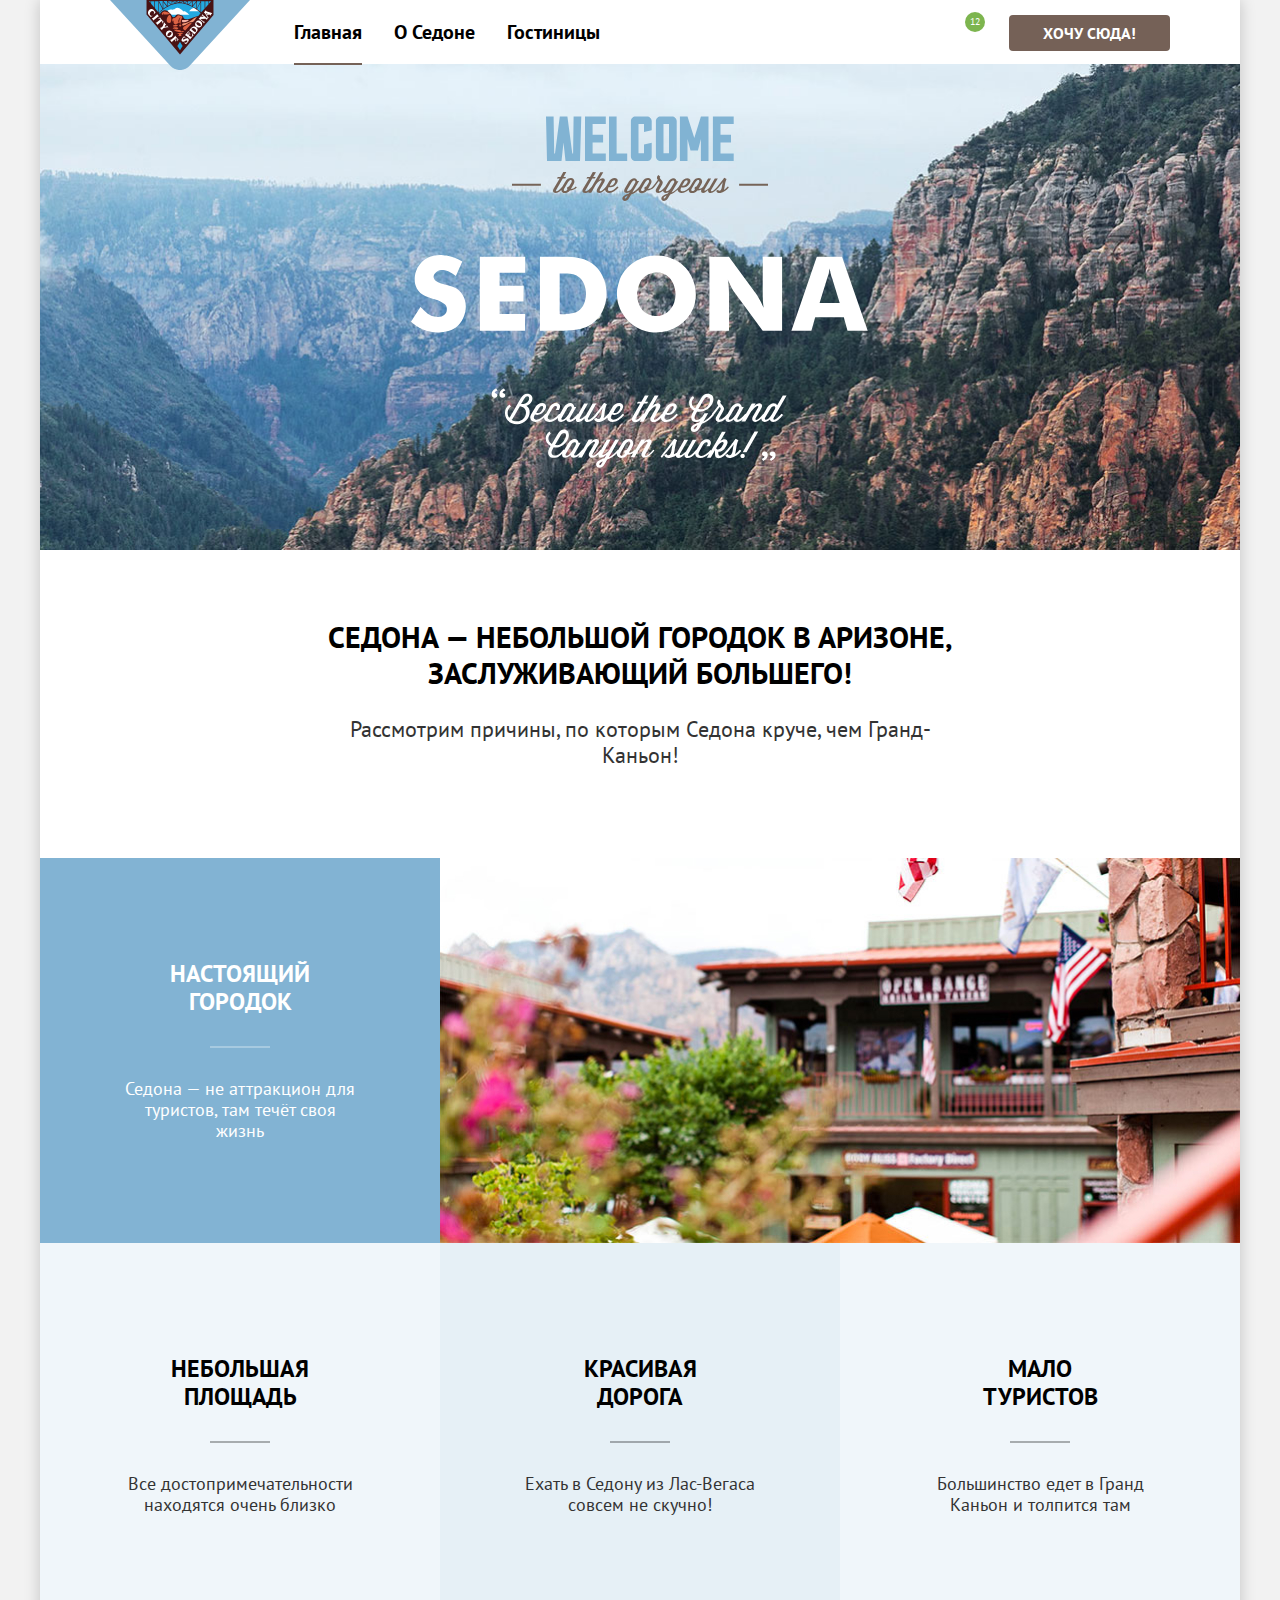
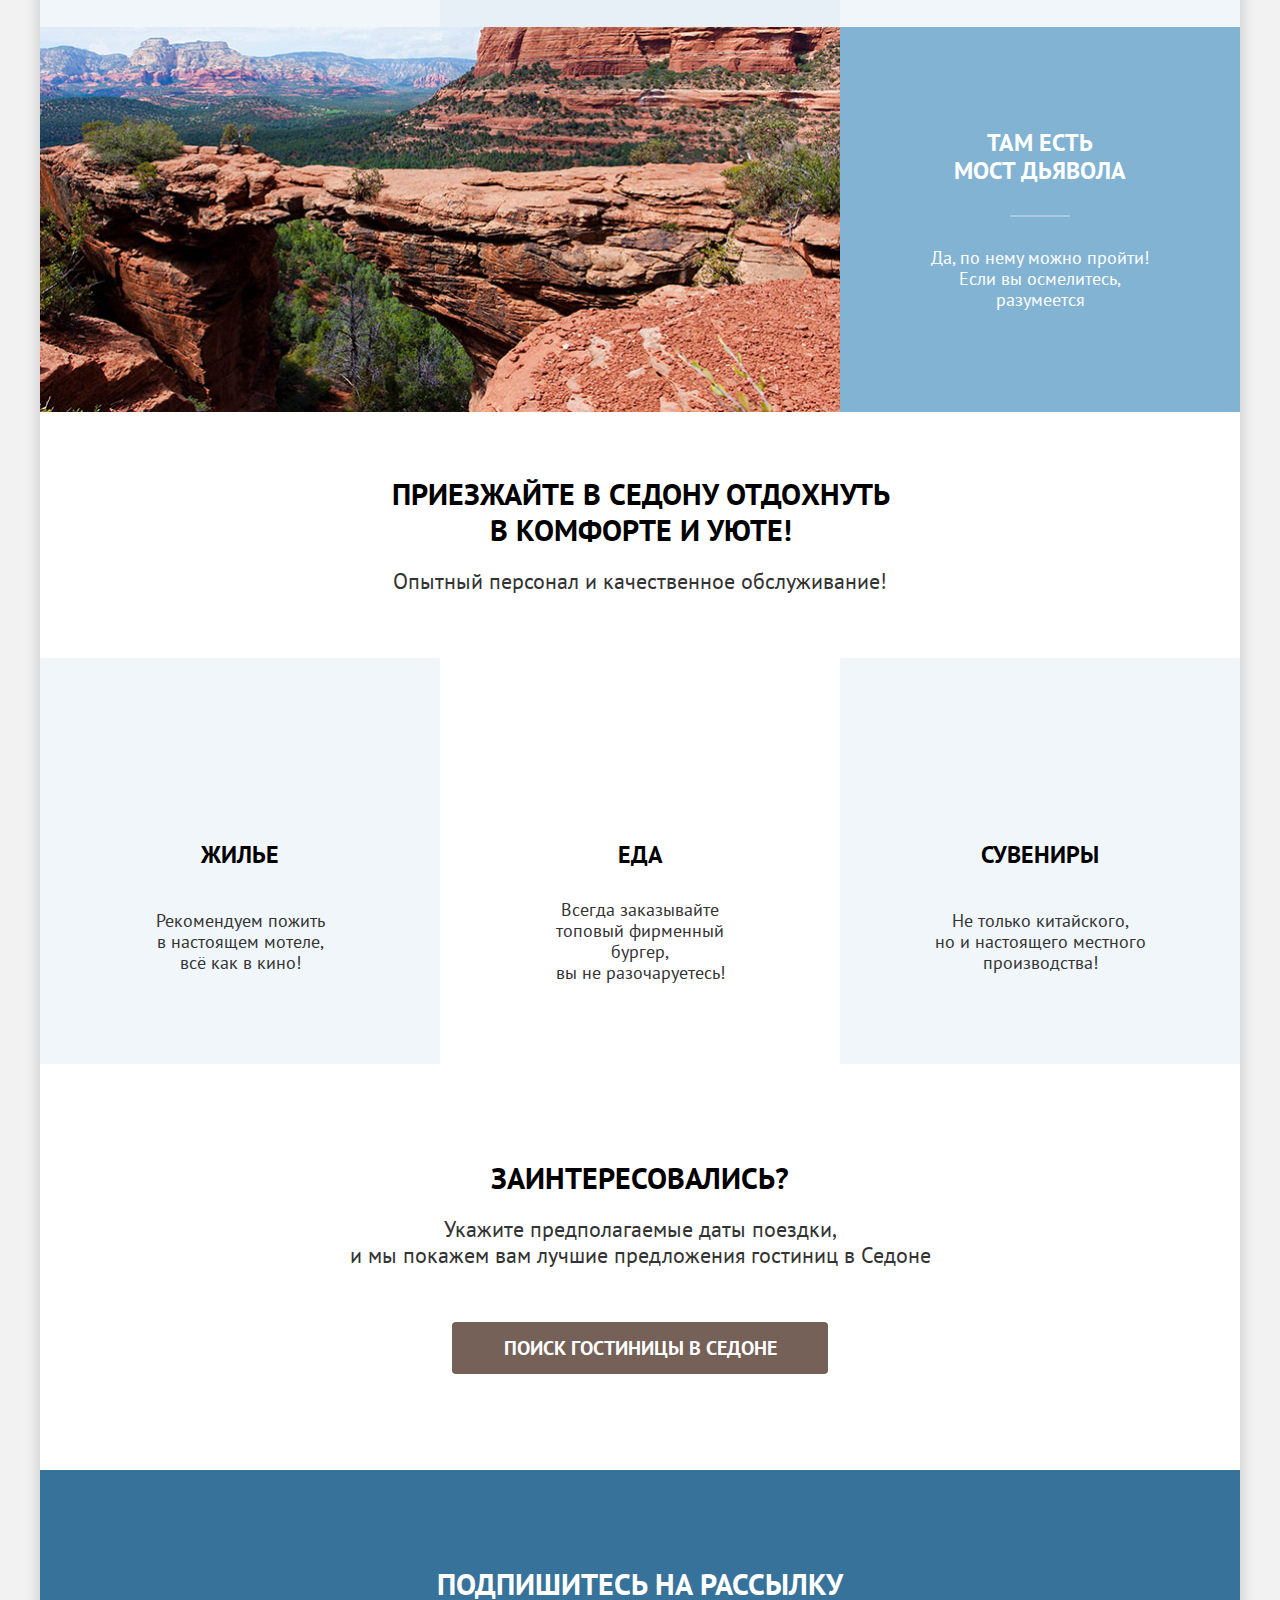
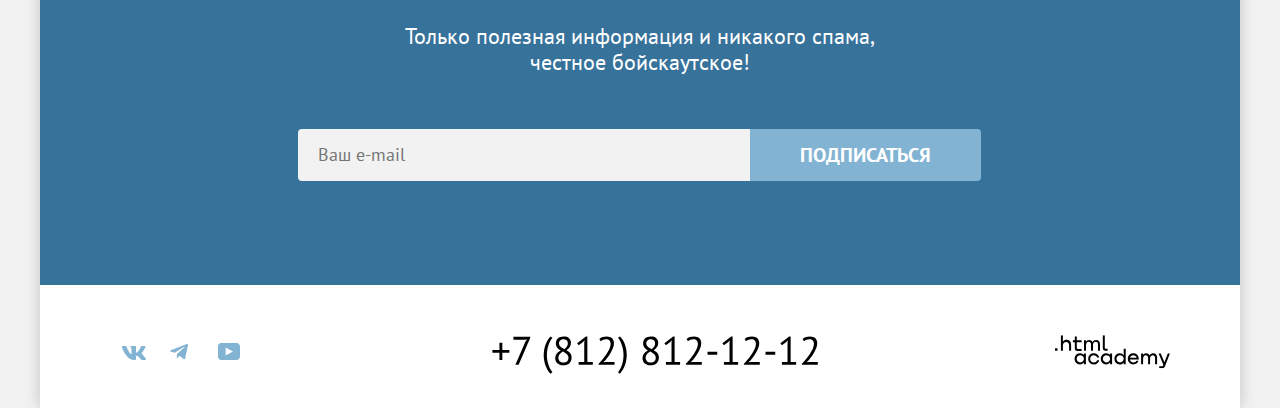
==== commit 6f21fe88: "Доделал модальное окно с тултипом" ====
--- a/index.html
+++ b/index.html
@@ -262,7 +262,64 @@
           </a>
       </footer>
     </div>
+    <div class="modal-container modal-container-close">
+      <div class="modal modal-auth">
+        <button class="modal-close-button" type="button">
+          <span class="visually-hidden">Закрыть</span>
+        </button>
+      <section class="modal-content">
+        <h2 class="modal-title">Поиск гостиницы в Седоне</h2>
+        <form class="auth-form" action="https://echo.htmlacademy.ru/" method="post">
+          <div class="date-container">
+            <label for="checkin" class="form-label">Дата Заезда:</label>
+            <input class="input-date" type="text" name="checkin-date" id="checkin" placeholder="Укажите дату" value="27 апреля 2020" required>
+            <button class="button-calendar" type="button"></button>
+            <p class="hint-message warning-message">Мы не можем отправить вас в прошлое.</p>
+          </div>
+          <div class="date-container">
+            <label for="checkout" class="form-label">Дата Выезда:</label>
+            <input class="input-date" type="text" name="checkout-date" id="checkout" placeholder="Укажите дату" value="1 сентября 2021" required>
+            <button class="button-calendar" type="button"></button>
+            <p class="hint-message">На эти даты есть свободные номера. Пока есть.</p>
+          </div>
+          <div class="guest">
+            <div class="guest-wrap adult">
+              <label class="form-label adult-label">Взрослые:</label>
+              <div class="count-wrapper">
+                <button class="button-guest-count minus-button" type="button"></button>
+                <span class="visually-hidden">кнопка уменьшающая количество взрослых</span>
+                <input class="guest-count-input" type="text" name="adult-count-input" value="2" required>
+                <button class="button-guest-count plus-button" type="button"></button>
+                <span class="visually-hidden">кнопка увеличивающая количетво взрослых</span>
+              </div>
+            </div>
+            <div class="guest-wrap kids">
+              <span class="form-label-wrap">
+              <label class="form-label kid-label">Дети:</label>
+              <span class="tooltip">
+                <button class="tooltip-toggle" type="button"></button>
+                <span class="tooltip-text" role="tooltip" id="tooltip-label-children"> Укажите количество детей,
+                  которые будут с вами, возраст которых от 6 до
+                  18 лет. Дети до 6 лет размещаются бесплатно.
+                </span>
+              </span>
+            </span>
+              <div class="count-wrapper">
+                <button class="button-guest-count minus-button" type="button"></button>
+                <span class="visually-hidden">кнопка уменьшающая количество детей</span>
+                <input class="guest-count-input" type="text" name="kid-count-input" value="2" required>
+                <button class="button-guest-count plus-button" type="button"></button>
+                <span class="visually-hidden">кнопка увеличивающая количетво детей</span>
+              </div>
+            </div>
+          </div>
+          <button class="blue-button button-find" type="submit">Найти</button>
+        </form>
+      </section>
+      </div>
     </div>
+
+
   </body>
 
 </html>
--- a/styles/styles.css
+++ b/styles/styles.css
@@ -474,7 +474,7 @@
   line-height: 36px;
   text-transform: uppercase;
   margin: 0;
-  margin-bottom: 20px;
+  margin-bottom: 21px;
 }
 
 .subscribe-description {
@@ -499,11 +499,13 @@
   border-bottom-left-radius: 4px;
 }
 
-.email:hover,
+.email:hover {
+  background-color: #E6E6E6;
+}
+
 .email:focus {
-  background-color: #E6E6E6;
-}
-
+  outline: 3px solid #83B3D3;
+}
 
 /* Стилизация кнопок "Подписаться" и "Применить" */
 .subscribe-button {
@@ -572,11 +574,11 @@
 .footer-container {
   margin: 0 auto;
   width: 1060px;
-  padding-top: 40px;
+  padding-top: 44px;
   padding-bottom: 30px;
   display: flex;
   justify-content: space-between;
-  align-items: baseline;
+  align-items: center;
 }
 
 .social-list {
@@ -588,6 +590,10 @@
   margin: 0;
   list-style: none;
 
+}
+
+.phone-number {
+  margin-top: 7px;
 }
 
 
@@ -608,7 +614,7 @@
   position: relative;
 }
 
-.social-icon {
+/* .social-icon {
   position: absolute;
   top: 0;
   right: 0;
@@ -616,7 +622,7 @@
   left: 0;
   margin: 0 auto;
   fill: #83B3D3;
-}
+} */
 
 .social-link:hover path,
 .social-link:focus path {
@@ -665,10 +671,9 @@
   display: flex;
   flex-wrap: wrap;
   padding: 0;
-  gap: 11px;
+
   align-items: center;
   list-style: none;
-  position: relative;
 }
 
 .breadcrumbs-home {
@@ -681,7 +686,14 @@
 }
 
 .breadcrumbs-item {
-  margin-right: 28px;
+  margin-right: 29px;
+  position: relative;
+}
+
+.breadcrumbs-link {
+  font-size: 16px;
+  color: #ffffff;
+  text-decoration: none;
 }
 
 
@@ -689,10 +701,6 @@
   opacity: 0.6;
 }
 
-.breadcrumbs-link:focus {
-  color: #FFFFFF;
-}
-
 .breadcrumbs-link:active {
   opacity: 0.3;
 }
@@ -701,7 +709,6 @@
   visibility: hidden;
 }
 
-/* Не работает!!! ПЕРЕСМОТРЕТЬ КАСТ */
 .breadcrumbs-item::after {
   position: absolute;
   content: "";
@@ -709,10 +716,9 @@
   background-repeat: no-repeat;
   background-position: center;
   background-size: contain;
-
   margin-right: 10px;
-  top: 2px;
-  left: 30px;
+  top: 1px;
+  left: -18px;
   width: 8px;
   height: 20px;
 }
@@ -739,12 +745,49 @@
 }
 
 .catalog-filter-group {
+  margin: 0;
   padding: 0;
   margin-right: 70px;
   min-width: 150px;
   border: none;
 }
 
+.catalog-filter-label {
+  position: relative;
+}
+
+/* .checkbox-list {
+  display: block;
+  position: relative;
+}
+
+.control-checkbox {
+  position: absolute;
+  width: 20px;
+  height: 20px;
+  border-radius: 4px;
+  background-color: #FFFFFF;
+}
+
+.control-label {
+  padding-left: 36px;
+}
+
+.control-radio-list {
+  display: block;
+  position: relative;
+}
+
+.control-radio {
+  position: absolute;
+  width: 20px;
+  height: 20px;
+  border-radius: 50%;
+  background-color: #FFFFFF;
+} */
+
+
+
 .price-range {
   margin: 0;
   padding: 0;
@@ -757,11 +800,14 @@
   display: flex;
   flex-direction: column;
   margin-left: auto;
-  justify-content: space-around;
+  width: 191px;
+  gap: 32px;
+  margin-top: 55px;
 }
 
 
 .catalog-filter-title {
+  padding: 0;
   margin-bottom: 32px;
   font-size: 20px;
   line-height: 24px;
@@ -777,6 +823,9 @@
 
 .catalog-filter-item {
   margin-bottom: 16px;
+  font-size: 18px;
+  line-height: 23px;
+  color: #FFFFFF;
 }
 
 .catalog-filter-item:last-child {
@@ -784,8 +833,65 @@
 }
 
 .controls {
-  font-size: 18px;
-  line-height: 23px;
+  display: block;
+  position: relative;
+  padding-left: 36px;
+  cursor: pointer;
+}
+
+.controls:hover {
+  opacity: 0.6;
+}
+
+.controls:active {
+  opacity: 0.3;
+}
+
+.control-input:focus + .control-mark {
+  outline: 3px solid #83b3d3;
+}
+
+.controls:has(.control-input:disabled) {
+  opacity: 0.3;
+  cursor: default;
+}
+
+.control-mark {
+  position: absolute;
+  top: 1px;
+  left: 0;
+  width: 20px;
+  height: 20px;
+  background-color: #FFFFFF;
+}
+
+.control-checkbox:checked + .control-mark::before {
+  position: absolute;
+  content: "";
+  width: 20px;
+  height: 20px;
+  background-image: url('../images/tick-mark.svg');
+  background-repeat: no-repeat;
+  background-position: center;
+}
+
+.control-mark-checkbox {
+  border-radius: 4px;
+}
+
+.control-mark-radio {
+  border-radius: 50%;
+}
+
+.control-radio:checked + .control-mark::before {
+  position: absolute;
+  content: "";
+  top: 5px;
+  left: 5px;
+  width: 10px;
+  height: 10px;
+  background-color: #3f5e72;
+  border-radius: 50%;
 }
 
 .catalog-content-title {
@@ -799,27 +905,22 @@
   display: grid;
   grid-template-columns: repeat(2, 1fr);
   column-gap: 2px;
-  margin-bottom: 48px;
+  margin-bottom: 43px;
 }
 
 .label-price-range {
-  padding-top: 12px;
+  right: 20px;
   position: absolute;
   font-family: inherit;
   font-size: 18px;
   line-height: 24px;
   color: #000000;
   opacity: 0.3;
-}
-
-/* НАКАЛХОЗИЛ КАК УБРАТЬ?????? */
-.min-label {
-  padding-left: 106px;
-}
-
-.max-label {
-  padding-left: 103px;
-}
+  top: 50%;
+  transform: translateY(-50%);
+}
+
+
 
 
 .range-input {
@@ -843,6 +944,7 @@
 .range-input:focus {
   background-color: #e6e6e6;
 }
+
 .range-input:focus {
   outline: 3px solid #83B3D3;
 }
@@ -883,6 +985,7 @@
 .range-toggle:hover {
   background-color: #FFFFFF;
   border: none;
+  box-shadow: 0 4px 10px 0 rgba(0, 0, 0, 0.25);
 }
 
 .range-toggle:focus,
@@ -891,13 +994,15 @@
 }
 
 .toggle-min {
-  top: -8px;
+  top: 50%;
+  transform: translateY(-50%);
   left: 0;
 }
 
 .toggle-max {
-  top: -8px;
-  left: 206px;
+  top: 50%;
+  transform: translateY(-50%);
+  right: 0;
 }
 
 .filter-button {
@@ -946,6 +1051,7 @@
   background-image: url('../images/selector-arrow.svg');
   background-repeat: no-repeat;
   background-position: right 18px center;
+  cursor: pointer;
 }
 
 .search-control:hover,
@@ -1035,7 +1141,8 @@
   grid-template-columns: repeat(3, 340px);
   padding: 0;
   margin: 0;
-  gap: 20px;
+  row-gap: 21px;
+  column-gap: 20px;
   list-style: none;
   margin-bottom: 40px;
   padding-bottom: 40px;
@@ -1076,7 +1183,7 @@
 
 
 .card-title {
-  margin-bottom: 0;
+  margin: 0;
   font-size: 24px;
   line-height: 28px;
   font-weight: 700;
@@ -1199,7 +1306,7 @@
   font-size: 20px;
   line-height: 36px;
   border-radius: 4px;
-  padding: 10px;
+  padding: 11px;
   box-sizing: border-box;
 }
 
@@ -1209,6 +1316,7 @@
   padding: 0;
   gap: 8px;
   list-style: none;
+  margin-bottom: 58px;
 }
 
 .pagination-link-current {
@@ -1241,3 +1349,355 @@
 .catalog-email {
   background: #F2F2F2;
 }
+
+/* Модальное окно */
+.modal-container {
+  position: fixed;
+  top: 0;
+  left: 0;
+  display: flex;
+  width: 100%;
+  height: 100%;
+  background-color: rgba(242, 242, 242, 0.8);
+}
+
+.modal-container-close {
+  display: none;
+}
+
+.modal {
+  position: relative;
+  margin: auto;
+  padding: 64px 70px;
+  background-color: #FFFFFF;
+}
+
+.modal-auth {
+  box-sizing: border-box;
+  width: 717px;
+  box-shadow: 0 25px 50px 0 #00000026;
+  border-radius: 30px;
+}
+
+.modal-close-button {
+  position: absolute;
+  padding: 0;
+  top: 64px;
+  right: 52px;
+  width: 52px;
+  height: 52px;
+  background-color: #F2F2F2;
+  border: none;
+  border-radius: 50%;
+  background-image: url('../images/modal-close.svg');
+  background-repeat: no-repeat;
+  background-position: center;
+  cursor: pointer;
+}
+
+.modal-close-button:hover {
+  background-color: #E6E6E6;
+}
+
+.modal-close-button:focus {
+  outline: 3px solid #83B3D3;
+}
+
+.modal-close-button:active {
+  outline: none;
+  opacity: 0.3;
+}
+
+.modal-close-button:disabled {
+  opacity: 0.3;
+  pointer-events: none;
+}
+
+
+.modal-title {
+  margin: 0;
+  margin-bottom: 64px;
+  margin-right: auto;
+  font-size: 30px;
+  line-height: 36px;
+  text-transform: uppercase;
+  color: #000000;
+}
+
+.form-label {
+  font-size: 20px;
+  line-height: 24px;
+  font-weight: 700;
+}
+
+.hint-message {
+  font-size: 16px;
+  line-height: 21px;
+  margin-top: 4px;
+  margin-left: 157px;
+  margin-bottom: 0;
+}
+
+.warning-message {
+  color: #FF5757;
+}
+
+.input-date {
+  box-sizing: border-box;
+  width: 440px;
+  padding: 12px 20px;
+  margin-left: auto;
+  background-color: #F2F2F2;
+  border: none;
+  border-radius: 4px;
+  font-weight: 700;
+  font-family: inherit;
+  font-size: 18px;
+  line-height: 24px;
+}
+
+.input-date:hover {
+  background-color: #e6e6e6;
+}
+
+.input-date:focus {
+  border: none;
+  outline: 3px solid #83B3D3
+}
+
+.input-date::placeholder {
+  color: rgba(0, 0, 0, 0.6);
+}
+
+.input-date:disabled {
+  opacity: 0.3;
+  pointer-events: none;
+}
+
+.date-container {
+  position: relative;
+  display: flex;
+  flex-wrap: wrap;
+  align-items: center;
+  margin-bottom: 23px;
+}
+
+.button-calendar {
+  position: absolute;
+  width: 20px;
+  height: 20px;
+  transform: translateY(-70%);
+  right: 20px;
+  border: none;
+  opacity: 0.3;
+  background-image: url('../images/modal-calendar.svg');
+  background-repeat: no-repeat;
+  background-position: center;
+  cursor: pointer;
+}
+
+.button-calendar:hover {
+  width: 24px;
+  height: 24px;
+  background-color: #68A2CA;
+}
+
+.button-calendar:focus {
+  outline: 3px solid #83B3D3;
+}
+
+.button-calendar:active {
+  width: 24px;
+  height: 24px;
+  opacity: 0.6;
+}
+
+.guest {
+  display: flex;
+  flex-wrap: wrap;
+  row-gap: 20px;
+  justify-content: space-between;
+  margin-bottom: 48px;
+  align-items: center;
+}
+
+.guest-wrap {
+  display: flex;
+  gap: 45px;
+  align-items: center;
+  justify-content: space-between;
+}
+
+.count-wrapper {
+  display: flex;
+  align-items: center;
+  min-width: 110px;
+
+}
+
+.button-guest-count {
+  border: none;
+  width: 40px;
+  height: 48px;
+  background-color: #f2f2f2;
+  cursor: pointer;
+  border-radius: 4px 0 0 4px;
+}
+
+.plus-button {
+  border-radius: 0 4px 4px 0;
+}
+
+.guest-count-input {
+  box-sizing: border-box;
+  width: 31px;
+  height: 48px;
+  background-color: #f2f2f2;
+  font-weight: 700;
+  font-family: inherit;
+  font-size: 18px;
+  line-height: 24px;
+  text-align: center;
+  border: none;
+}
+
+.button-guest-count {
+  position: relative;
+  width: 40px;
+  height: 48px;
+  border: none;
+  background-color: #f2f2f2;
+  cursor: pointer;
+}
+
+.button-guest-count:hover::before {
+  background-color: #000000;
+}
+
+.plus-button:hover::before {
+  background-color: transparent;
+  color: #000000;
+  opacity: 1;
+}
+
+.button-guest-count:active::before {
+  opacity: 0.3;
+}
+
+.button-guest-count:disabled {
+  pointer-events: none;
+}
+
+.button-guest-count:disabled::before {
+  opacity: 0.3;
+}
+
+.button-guest-count::before {
+  position: absolute;
+  content: "";
+  width: 14px;
+  height: 2px;
+  top: 50%;
+  left: 12px;
+  background-color: rgba(117, 97, 87, 0.3);
+}
+
+.plus-button::before {
+  /* transform: rotate(90deg); */
+  position: absolute;
+  background-image: url('../images/plus-icon.svg');
+  background-repeat: no-repeat;
+  background-position: center;
+  width: 14px;
+  height: 14px;
+  transform: translateY(-50%);
+  background-color: transparent;
+}
+
+.plus-button:hover {
+  color: black;
+}
+
+.form-label-wrap {
+  position: relative;
+  display: flex;
+  gap: 10px;
+  align-items: center;
+}
+
+.tooltip {
+  width: 26px;
+  height: 26px;
+}
+
+.tooltip-toggle {
+  background-image: url(../images/modal-info.svg);
+  background-repeat: no-repeat;
+  background-position: center;
+  border-radius: 50%;
+  width: 26px;
+  height: 26px;
+  border: none;
+  background-color: #83B3D3;
+  cursor: pointer;
+}
+
+.tooltip-toggle:hover {
+  opacity: 0.6;
+}
+
+.tooltip-text {
+  box-sizing: border-box;
+  display: none;
+  position: absolute;
+  border-radius: 10px;
+  box-shadow: 0 15px 30px 0 rgba(0, 0, 0, 0.3);
+  background-color: #333333;
+  color: #ffffff;
+  font-size: 16px;
+  line-height: 20px;
+  margin-top: 15px;
+  padding-top: 21px;
+  padding-right: 18px;
+  padding-bottom: 18px;
+  padding-left: 22px;
+  width: 256px;
+  min-height: 143px;
+  top: 100%;
+  left: 52%;
+  transform: translateX(-39%);
+  z-index: 1;
+
+}
+
+.tooltip-text:after {
+  content: '';
+  background-image: url("../images/tooltip-arrow.svg");
+  width: 19px;
+  height: 9px;
+  position: absolute;
+  bottom: 100%;
+  left: 0;
+  right: 0;
+  margin-left: auto;
+  margin-right: auto;
+}
+
+.tooltip-toggle:hover + .tooltip-text,
+.tooltip-toggle:focus + .tooltip-text {
+  display: block;
+}
+
+.button-find {
+  width: 100%;
+  font-family: inherit;
+  text-transform: uppercase;
+  font-weight: 700;
+  font-size: 20px;
+  line-height: 24px;
+  padding: 18px;
+  color: #FFFFFF;
+  background-color: #83B3D3;
+  border: none;
+  border-radius: 10px;
+}
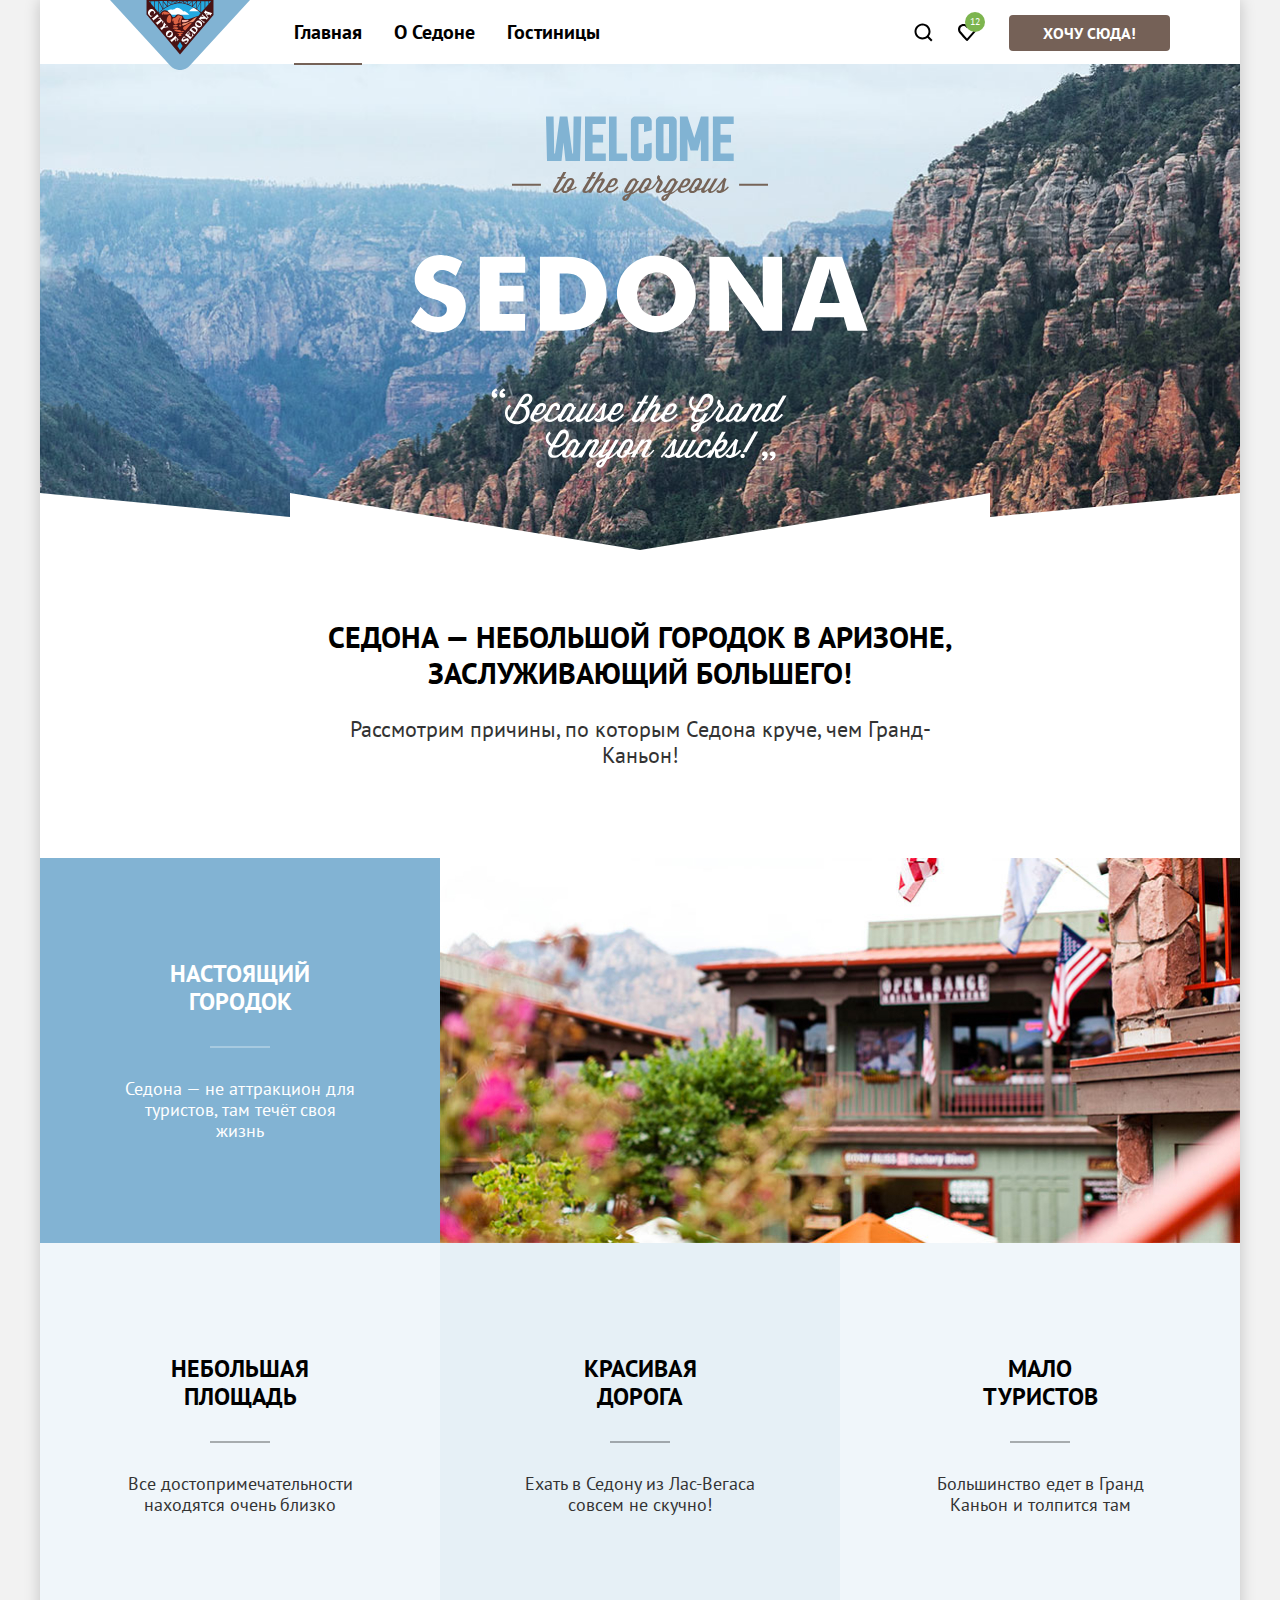
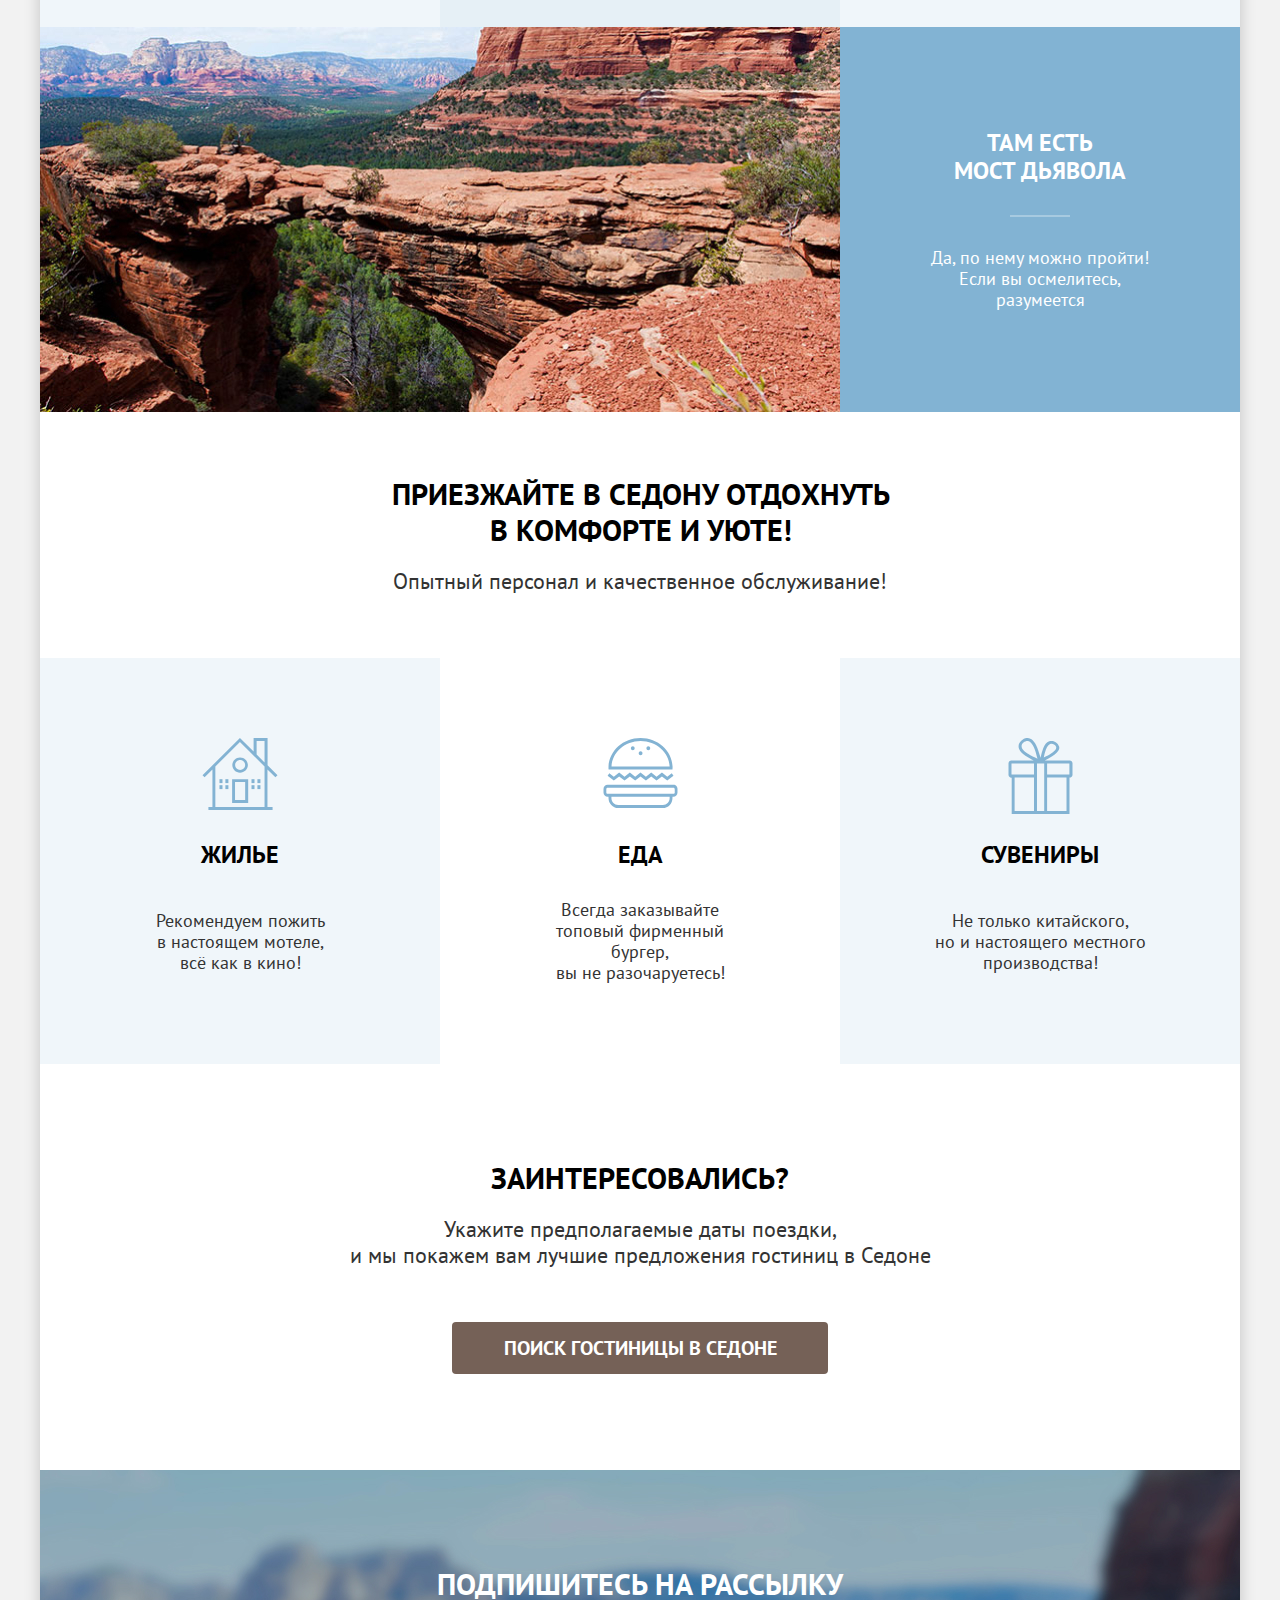
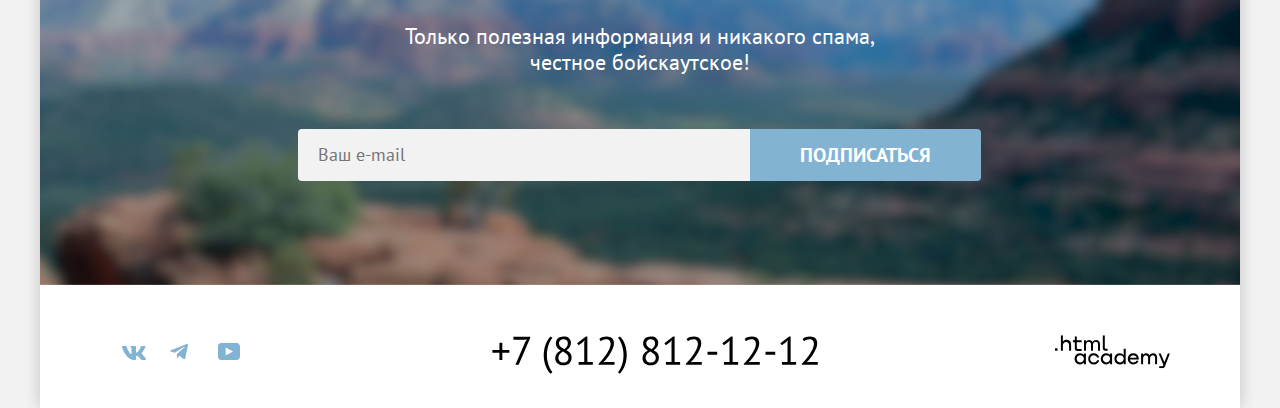
==== commit 0a261586: "Merge pull request #2 from APashkan/master" ====
--- a/index.html
+++ b/index.html
@@ -5,7 +5,7 @@
     <meta charset="utf-8">
     <title>HTML Academy: Главная</title>
     <link rel="stylesheet" href="styles/styles.css">
-    <link rel="icon" href="images/favicon.jpg">
+    <link rel="icon" href="images/favicon.png">
   </head>
 
   <body>
@@ -53,9 +53,9 @@
         </section>
         <section class="advantages" data-test="advantages">
           <div class="advantages-opening">
-            <h2 class="advantages-main-title common-title">
+            <h1 class="advantages-main-title common-title">
               Седона — небольшой городок в Аризоне, заслуживающий большего!
-            </h2>
+            </h1>
             <p class="advantages-main-description common-description">
               Рассмотрим причины, по которым Седона круче, чем Гранд-Каньон!
             </p>
@@ -107,7 +107,7 @@
             </li>
           </ul>
         </section>
-        <section class="invitation">
+        <section class="invitation" data-test="service">
           <div class="invitation-wrap">
             <h2 class="invitation-title common-title">Приезжайте в Седону отдохнуть в комфорте и уюте!</h2>
             <p class="invitation-description common-description advantages-common-description">Опытный персонал и
@@ -260,6 +260,7 @@
             </svg>
             <span class="visually-hidden">Логотип HTML академии</span>
           </a>
+        </div>
       </footer>
     </div>
     <div class="modal-container modal-container-close">
@@ -267,59 +268,62 @@
         <button class="modal-close-button" type="button">
           <span class="visually-hidden">Закрыть</span>
         </button>
-      <section class="modal-content">
-        <h2 class="modal-title">Поиск гостиницы в Седоне</h2>
-        <form class="auth-form" action="https://echo.htmlacademy.ru/" method="post">
-          <div class="date-container">
-            <label for="checkin" class="form-label">Дата Заезда:</label>
-            <input class="input-date" type="text" name="checkin-date" id="checkin" placeholder="Укажите дату" value="27 апреля 2020" required>
-            <button class="button-calendar" type="button"></button>
-            <p class="hint-message warning-message">Мы не можем отправить вас в прошлое.</p>
-          </div>
-          <div class="date-container">
-            <label for="checkout" class="form-label">Дата Выезда:</label>
-            <input class="input-date" type="text" name="checkout-date" id="checkout" placeholder="Укажите дату" value="1 сентября 2021" required>
-            <button class="button-calendar" type="button"></button>
-            <p class="hint-message">На эти даты есть свободные номера. Пока есть.</p>
-          </div>
-          <div class="guest">
-            <div class="guest-wrap adult">
-              <label class="form-label adult-label">Взрослые:</label>
-              <div class="count-wrapper">
-                <button class="button-guest-count minus-button" type="button"></button>
-                <span class="visually-hidden">кнопка уменьшающая количество взрослых</span>
-                <input class="guest-count-input" type="text" name="adult-count-input" value="2" required>
-                <button class="button-guest-count plus-button" type="button"></button>
-                <span class="visually-hidden">кнопка увеличивающая количетво взрослых</span>
-              </div>
+        <section class="modal-content">
+          <h2 class="modal-title">Поиск гостиницы в Седоне</h2>
+          <form class="auth-form" action="https://echo.htmlacademy.ru/" method="post">
+            <div class="date-container">
+              <label for="checkin" class="form-label">Дата Заезда:</label>
+              <input class="input-date" type="text" name="checkin-date" id="checkin" placeholder="Укажите дату"
+                value="27 апреля 2020" required>
+              <button class="button-calendar" type="button"></button>
+              <span class="visually-hidden">Иконка календарика для выбора даты</span>
+              <p class="hint-message warning-message">Мы не можем отправить вас в прошлое.</p>
             </div>
-            <div class="guest-wrap kids">
-              <span class="form-label-wrap">
-              <label class="form-label kid-label">Дети:</label>
-              <span class="tooltip">
-                <button class="tooltip-toggle" type="button"></button>
-                <span class="tooltip-text" role="tooltip" id="tooltip-label-children"> Укажите количество детей,
-                  которые будут с вами, возраст которых от 6 до
-                  18 лет. Дети до 6 лет размещаются бесплатно.
+            <div class="date-container">
+              <label for="checkout" class="form-label">Дата Выезда:</label>
+              <input class="input-date" type="text" name="checkout-date" id="checkout" placeholder="Укажите дату"
+                value="1 сентября 2021" required>
+              <button class="button-calendar" type="button"></button>
+              <span class="visually-hidden">Иконка календарика для выбора даты</span>
+              <p class="hint-message">На эти даты есть свободные номера. Пока есть.</p>
+            </div>
+            <div class="guest">
+              <div class="guest-wrap adult">
+                <label class="form-label adult-label">Взрослые:</label>
+                <div class="count-wrapper">
+                  <button class="button-guest-count minus-button" type="button"></button>
+                  <span class="visually-hidden">кнопка уменьшающая количество взрослых</span>
+                  <input class="guest-count-input" type="text" name="adult-count-input" value="2" required>
+                  <button class="button-guest-count plus-button" type="button"></button>
+                  <span class="visually-hidden">кнопка увеличивающая количетво взрослых</span>
+                </div>
+              </div>
+              <div class="guest-wrap kids">
+                <span class="form-label-wrap">
+                  <label class="form-label kid-label">Дети:</label>
+                  <span class="tooltip">
+                    <button class="tooltip-toggle" type="button"></button>
+                    <span class="tooltip-text" role="tooltip" id="tooltip-label-children">
+                      Укажите количество детей,
+                      которые будут с вами, возраст которых от 6 до
+                      18 лет. Дети до 6 лет размещаются бесплатно.
+                    </span>
+                  </span>
                 </span>
-              </span>
-            </span>
-              <div class="count-wrapper">
-                <button class="button-guest-count minus-button" type="button"></button>
-                <span class="visually-hidden">кнопка уменьшающая количество детей</span>
-                <input class="guest-count-input" type="text" name="kid-count-input" value="2" required>
-                <button class="button-guest-count plus-button" type="button"></button>
-                <span class="visually-hidden">кнопка увеличивающая количетво детей</span>
+                <div class="count-wrapper">
+                  <button class="button-guest-count minus-button" type="button"></button>
+                  <span class="visually-hidden">кнопка уменьшающая количество детей</span>
+                  <input class="guest-count-input" type="text" name="kid-count-input" value="2" required>
+                  <button class="button-guest-count plus-button" type="button"></button>
+                  <span class="visually-hidden">кнопка увеличивающая количетво детей</span>
+                </div>
               </div>
             </div>
-          </div>
-          <button class="blue-button button-find" type="submit">Найти</button>
-        </form>
-      </section>
+            <button class="blue-button button-find" type="submit">Найти</button>
+          </form>
+        </section>
       </div>
     </div>
-
-
   </body>
 
 </html>
--- a/styles/styles.css
+++ b/styles/styles.css
@@ -1,3 +1,10 @@
+/*
+* Prefixed by https://autoprefixer.github.io
+* PostCSS: v8.4.14,
+* Autoprefixer: v10.4.7
+* Browsers: last 4 version
+*/
+
 @font-face {
   font-family: "PT Sans";
   font-style: normal;
@@ -20,28 +27,29 @@
 
 body {
   margin: 0;
-  display: flex;
-  flex-direction: column;
+  display: -webkit-box;
+  display: -ms-flexbox;
+  display: flex;
+  -webkit-box-orient: vertical;
+  -webkit-box-direction: normal;
+      -ms-flex-direction: column;
+          flex-direction: column;
   min-height: 100%;
   font-family: "PT Sans", sans-serif;
   font-size: 18px;
   line-height: 21px;
   color: #333333;
   background: #F2F2F2;
-  box-sizing: border-box;
-}
-
-img {
-  max-width: 100%;
-  height: auto;
-  object-fit: contain;
+  -webkit-box-sizing: border-box;
+          box-sizing: border-box;
 }
 
 .wrapper {
   margin: 0 auto;
   width: 1200px;
   background-color: #ffffff;
-  box-shadow: 0 0 15px 0 rgba(0, 0, 0, 0.2);
+  -webkit-box-shadow: 0 0 15px 0 rgba(0, 0, 0, 0.2);
+          box-shadow: 0 0 15px 0 rgba(0, 0, 0, 0.2);
 }
 
 /* Navigation section */
@@ -80,11 +88,14 @@
 
 .navigation-link-selected {
   text-decoration: underline;
-  text-decoration-color: #756257;
+  -webkit-text-decoration-color: #756257;
+          text-decoration-color: #756257;
   text-underline-offset: 24px;
 }
 
 .navigation {
+  display: -webkit-box;
+  display: -ms-flexbox;
   display: flex;
   position: relative;
   width: 1060px;
@@ -100,8 +111,11 @@
 }
 
 .navigation-list {
-  display: flex;
-  flex-wrap: wrap;
+  display: -webkit-box;
+  display: -ms-flexbox;
+  display: flex;
+  -ms-flex-wrap: wrap;
+      flex-wrap: wrap;
   list-style: none;
   padding: 0;
   margin: 0;
@@ -109,9 +123,14 @@
 }
 
 .navigation-user {
-  display: flex;
-  flex-wrap: wrap;
-  align-items: center;
+  display: -webkit-box;
+  display: -ms-flexbox;
+  display: flex;
+  -ms-flex-wrap: wrap;
+      flex-wrap: wrap;
+  -webkit-box-align: center;
+      -ms-flex-align: center;
+          align-items: center;
   margin: 0;
   padding: 0;
   max-width: 296px;
@@ -187,11 +206,11 @@
   padding: 0;
 
   white-space: nowrap;
-  clip-path: inset(100%);
+  -webkit-clip-path: inset(100%);
+          clip-path: inset(100%);
   clip: rect(0 0 0 0);
   overflow: hidden;
 }
-
 
 .link-button {
   text-align: center;
@@ -222,7 +241,9 @@
 
 /* main content */
 .main-container {
-  flex-grow: 1;
+  -webkit-box-flex: 1;
+      -ms-flex-positive: 1;
+          flex-grow: 1;
 }
 
 /* hero section */
@@ -302,7 +323,8 @@
 
 .advantages-item-image {
   display: block;
-  object-fit: cover;
+  -o-object-fit: cover;
+     object-fit: cover;
   height: 100%;
 }
 
@@ -311,17 +333,21 @@
   margin: 0 auto;
 }
 
-
 /* advantages item decoration */
 .advantages-list {
-  display: flex;
-  flex-wrap: wrap;
+  display: -webkit-box;
+  display: -ms-flexbox;
+  display: flex;
+  -ms-flex-wrap: wrap;
+      flex-wrap: wrap;
   padding: 0;
   margin: 0;
   list-style: none;
 }
 
 .advantages-item {
+  display: -webkit-box;
+  display: -ms-flexbox;
   display: flex;
 }
 
@@ -330,18 +356,25 @@
 }
 
 .real-town {
-  display: flex;
-  flex-wrap: wrap;
+  display: -webkit-box;
+  display: -ms-flexbox;
+  display: flex;
+  -ms-flex-wrap: wrap;
+      flex-wrap: wrap;
   padding: 102px 85px;
   color: #ffffff;
   background: #82B3D3;
 }
 
 .advantages-sub-item {
-  display: flex;
-  flex-wrap: wrap;
+  display: -webkit-box;
+  display: -ms-flexbox;
+  display: flex;
+  -ms-flex-wrap: wrap;
+      flex-wrap: wrap;
   width: 400px;
-  box-sizing: border-box;
+  -webkit-box-sizing: border-box;
+          box-sizing: border-box;
   padding: 112px 85px;
   list-style: none;
 }
@@ -364,9 +397,14 @@
 }
 
 .devils-bridge {
-  display: flex;
-  flex-wrap: wrap;
-  order: 1;
+  display: -webkit-box;
+  display: -ms-flexbox;
+  display: flex;
+  -ms-flex-wrap: wrap;
+      flex-wrap: wrap;
+  -webkit-box-ordinal-group: 2;
+      -ms-flex-order: 1;
+          order: 1;
   padding: 102px 85px;
   color: #ffffff;
   background: #82B3D3;
@@ -384,18 +422,25 @@
 
 /* experience item description */
 .experience-list {
-  display: flex;
-  flex-wrap: wrap;
+  display: -webkit-box;
+  display: -ms-flexbox;
+  display: flex;
+  -ms-flex-wrap: wrap;
+      flex-wrap: wrap;
   margin: 0;
   padding: 0;
   list-style: none;
 }
 
 .experience-item {
-  display: flex;
-  flex-wrap: wrap;
+  display: -webkit-box;
+  display: -ms-flexbox;
+  display: flex;
+  -ms-flex-wrap: wrap;
+      flex-wrap: wrap;
   width: 400px;
-  box-sizing: border-box;
+  -webkit-box-sizing: border-box;
+          box-sizing: border-box;
   background: rgba(131, 179, 211, 0.12);
   padding: 183px 85px 81px;
   background-repeat: no-repeat;
@@ -439,7 +484,8 @@
   display: block;
   max-width: 376px;
   margin: 0 auto;
-  box-sizing: border-box;
+  -webkit-box-sizing: border-box;
+          box-sizing: border-box;
   text-align: center;
   background: #756157;
   padding: 8px 50px;
@@ -457,7 +503,6 @@
   margin: 0 auto;
   padding-top: 96px;
   padding-bottom: 104px;
-
 }
 
 .subscribe {
@@ -486,7 +531,8 @@
 
 /* email-field decoration */
 .email {
-  box-sizing: border-box;
+  -webkit-box-sizing: border-box;
+          box-sizing: border-box;
   width: 452px;
   background-color: #F2F2F2;
   padding: 14px 20px;
@@ -565,6 +611,8 @@
 }
 
 .subscribe-form {
+  display: -webkit-box;
+  display: -ms-flexbox;
   display: flex;
   margin: 0;
   padding: 0;
@@ -576,20 +624,30 @@
   width: 1060px;
   padding-top: 44px;
   padding-bottom: 30px;
-  display: flex;
-  justify-content: space-between;
-  align-items: center;
+  display: -webkit-box;
+  display: -ms-flexbox;
+  display: flex;
+  -webkit-box-pack: justify;
+      -ms-flex-pack: justify;
+          justify-content: space-between;
+  -webkit-box-align: center;
+      -ms-flex-align: center;
+          align-items: center;
 }
 
 .social-list {
-  display: flex;
-  flex-wrap: wrap;
+  display: -webkit-box;
+  display: -ms-flexbox;
+  display: flex;
+  -ms-flex-wrap: wrap;
+      flex-wrap: wrap;
   min-width: 142px;
-  align-items: center;
+  -webkit-box-align: center;
+      -ms-flex-align: center;
+          align-items: center;
   padding: 0;
   margin: 0;
   list-style: none;
-
 }
 
 .phone-number {
@@ -598,31 +656,20 @@
 
 
 /* Social networks */
-
 .social-link {
   position: relative;
   text-decoration: none;
   display: block;
-  box-sizing: border-box;
+  -webkit-box-sizing: border-box;
+          box-sizing: border-box;
   min-width: 48px;
   min-height: 40px;
   padding: 12px;
-
 }
 
 .social-item {
   position: relative;
 }
-
-/* .social-icon {
-  position: absolute;
-  top: 0;
-  right: 0;
-  bottom: 0;
-  left: 0;
-  margin: 0 auto;
-  fill: #83B3D3;
-} */
 
 .social-link:hover path,
 .social-link:focus path {
@@ -668,11 +715,15 @@
 .breadcrumbs-list {
   margin: 0;
   margin-bottom: 40px;
-  display: flex;
-  flex-wrap: wrap;
+  display: -webkit-box;
+  display: -ms-flexbox;
+  display: flex;
+  -ms-flex-wrap: wrap;
+      flex-wrap: wrap;
   padding: 0;
-
-  align-items: center;
+  -webkit-box-align: center;
+      -ms-flex-align: center;
+          align-items: center;
   list-style: none;
 }
 
@@ -723,11 +774,15 @@
   height: 20px;
 }
 
-
 .breadcrumbs-list {
-  display: flex;
-  flex-wrap: wrap;
-  align-items: center;
+  display: -webkit-box;
+  display: -ms-flexbox;
+  display: flex;
+  -ms-flex-wrap: wrap;
+      flex-wrap: wrap;
+  -webkit-box-align: center;
+      -ms-flex-align: center;
+          align-items: center;
   list-style: none;
   padding: 0;
 }
@@ -738,8 +793,11 @@
 }
 
 .catalog-filter {
-  display: flex;
-  flex-wrap: wrap;
+  display: -webkit-box;
+  display: -ms-flexbox;
+  display: flex;
+  -ms-flex-wrap: wrap;
+      flex-wrap: wrap;
   width: 1060px;
   margin: 0 auto;
 }
@@ -756,38 +814,6 @@
   position: relative;
 }
 
-/* .checkbox-list {
-  display: block;
-  position: relative;
-}
-
-.control-checkbox {
-  position: absolute;
-  width: 20px;
-  height: 20px;
-  border-radius: 4px;
-  background-color: #FFFFFF;
-}
-
-.control-label {
-  padding-left: 36px;
-}
-
-.control-radio-list {
-  display: block;
-  position: relative;
-}
-
-.control-radio {
-  position: absolute;
-  width: 20px;
-  height: 20px;
-  border-radius: 50%;
-  background-color: #FFFFFF;
-} */
-
-
-
 .price-range {
   margin: 0;
   padding: 0;
@@ -797,8 +823,13 @@
 }
 
 .price-buttons {
-  display: flex;
-  flex-direction: column;
+  display: -webkit-box;
+  display: -ms-flexbox;
+  display: flex;
+  -webkit-box-orient: vertical;
+  -webkit-box-direction: normal;
+      -ms-flex-direction: column;
+          flex-direction: column;
   margin-left: auto;
   width: 191px;
   gap: 32px;
@@ -896,15 +927,23 @@
 
 .catalog-content-title {
   position: relative;
-  display: flex;
-  align-items: center;
+  display: -webkit-box;
+  display: -ms-flexbox;
+  display: flex;
+  -webkit-box-align: center;
+      -ms-flex-align: center;
+          align-items: center;
   margin-bottom: 40px;
 }
 
 .range-wrapper-inputs {
+  display: -ms-grid;
   display: grid;
+  -ms-grid-columns: 1fr 2px 1fr;
   grid-template-columns: repeat(2, 1fr);
-  column-gap: 2px;
+  -webkit-column-gap: 2px;
+     -moz-column-gap: 2px;
+          column-gap: 2px;
   margin-bottom: 43px;
 }
 
@@ -917,16 +956,18 @@
   color: #000000;
   opacity: 0.3;
   top: 50%;
-  transform: translateY(-50%);
-}
-
-
-
+  -webkit-transform: translateY(-50%);
+      -ms-transform: translateY(-50%);
+          transform: translateY(-50%);
+}
 
 .range-input {
-  appearance: textfield;
+  -webkit-appearance: textfield;
+     -moz-appearance: textfield;
+          appearance: textfield;
   font-family: inherit;
-  box-sizing: border-box;
+  -webkit-box-sizing: border-box;
+          box-sizing: border-box;
   font-weight: 700;
   font-size: 18px;
   line-height: 24px;
@@ -935,7 +976,6 @@
   max-height: 48px;
   color: #000000;
   background-color: #f2f2f2;
-
   border: none;
   border-radius: 4px 0 0 4px;
 }
@@ -956,7 +996,8 @@
 /* Скрывает стрелочки внутри инпута с диапазоном цен */
 .range-input::-webkit-outer-spin-button,
 .range-input::-webkit-inner-spin-button {
-  appearance: none;
+  -webkit-appearance: none;
+          appearance: none;
   margin: 0;
 }
 
@@ -985,7 +1026,8 @@
 .range-toggle:hover {
   background-color: #FFFFFF;
   border: none;
-  box-shadow: 0 4px 10px 0 rgba(0, 0, 0, 0.25);
+  -webkit-box-shadow: 0 4px 10px 0 rgba(0, 0, 0, 0.25);
+          box-shadow: 0 4px 10px 0 rgba(0, 0, 0, 0.25);
 }
 
 .range-toggle:focus,
@@ -995,13 +1037,17 @@
 
 .toggle-min {
   top: 50%;
-  transform: translateY(-50%);
+  -webkit-transform: translateY(-50%);
+      -ms-transform: translateY(-50%);
+          transform: translateY(-50%);
   left: 0;
 }
 
 .toggle-max {
   top: 50%;
-  transform: translateY(-50%);
+  -webkit-transform: translateY(-50%);
+      -ms-transform: translateY(-50%);
+          transform: translateY(-50%);
   right: 0;
 }
 
@@ -1047,7 +1093,9 @@
   font-weight: normal;
   border: 2px solid #E5E5E5;
   border-radius: 4px;
-  appearance: none;
+  -webkit-appearance: none;
+     -moz-appearance: none;
+          appearance: none;
   background-image: url('../images/selector-arrow.svg');
   background-repeat: no-repeat;
   background-position: right 18px center;
@@ -1067,8 +1115,11 @@
 
 
 .preview-list {
-  display: flex;
-  flex-wrap: wrap;
+  display: -webkit-box;
+  display: -ms-flexbox;
+  display: flex;
+  -ms-flex-wrap: wrap;
+      flex-wrap: wrap;
   gap: 8px;
   min-width: 160px;
   margin: 0;
@@ -1078,7 +1129,8 @@
 }
 
 .preview-item {
-  box-sizing: border-box;
+  -webkit-box-sizing: border-box;
+          box-sizing: border-box;
 }
 
 .preview-item-link {
@@ -1090,7 +1142,8 @@
   border-radius: 4px;
   min-width: 48px;
   min-height: 48px;
-  box-sizing: border-box;
+  -webkit-box-sizing: border-box;
+          box-sizing: border-box;
 }
 
 .preview-item-selected {
@@ -1136,13 +1189,17 @@
 
 /* Карточки на гридах */
 .card-list {
+  display: -ms-grid;
   display: grid;
   position: relative;
+  -ms-grid-columns: 340px 20px 340px 20px 340px;
   grid-template-columns: repeat(3, 340px);
   padding: 0;
   margin: 0;
   row-gap: 21px;
-  column-gap: 20px;
+  -webkit-column-gap: 20px;
+     -moz-column-gap: 20px;
+          column-gap: 20px;
   list-style: none;
   margin-bottom: 40px;
   padding-bottom: 40px;
@@ -1159,16 +1216,19 @@
 }
 
 
-
 /* Карточка на гридах */
 .card-item {
+  display: -ms-grid;
   display: grid;
+  -ms-grid-columns: 140px 20px 140px;
   grid-template-columns: repeat(2, 140px);
   margin: 0;
   gap: 16px 20px;
-  box-sizing: border-box;
+  -webkit-box-sizing: border-box;
+          box-sizing: border-box;
   width: 340px;
-  box-shadow: 0 0 0 1px #e6e6e6;
+  -webkit-box-shadow: 0 0 0 1px #e6e6e6;
+          box-shadow: 0 0 0 1px #e6e6e6;
   padding: 20px;
   border-radius: 4px;
 }
@@ -1214,7 +1274,8 @@
 }
 
 .button-decoration {
-  box-sizing: border-box;
+  -webkit-box-sizing: border-box;
+          box-sizing: border-box;
   width: 140px;
   text-decoration: none;
   color: white;
@@ -1232,7 +1293,8 @@
   font-family: inherit;
   font-size: 16px;
   line-height: 20px;
-  box-sizing: border-box;
+  -webkit-box-sizing: border-box;
+          box-sizing: border-box;
   border-radius: 4px;
   padding: 8px 18px;
   background: #82B3D3;
@@ -1240,13 +1302,21 @@
 }
 
 .hotel-price-container {
-  display: flex;
-  justify-content: space-between;
+  display: -webkit-box;
+  display: -ms-flexbox;
+  display: flex;
+  -webkit-box-pack: justify;
+      -ms-flex-pack: justify;
+          justify-content: space-between;
 }
 
 .star-rating-container {
-  display: flex;
-  justify-content: space-between;
+  display: -webkit-box;
+  display: -ms-flexbox;
+  display: flex;
+  -webkit-box-pack: justify;
+      -ms-flex-pack: justify;
+          justify-content: space-between;
 }
 
 
@@ -1266,7 +1336,9 @@
 /* Rating stars */
 .stars {
   margin: 0;
-  align-self: center;
+  -ms-flex-item-align: center;
+      -ms-grid-row-align: center;
+      align-self: center;
   width: 140px;
   height: 17px;
 }
@@ -1296,8 +1368,12 @@
 }
 
 .pagination-link {
-  display: flex;
-  justify-content: center;
+  display: -webkit-box;
+  display: -ms-flexbox;
+  display: flex;
+  -webkit-box-pack: center;
+      -ms-flex-pack: center;
+          justify-content: center;
   text-decoration: none;
   color: #ffffff;
   background: #82B3D3;
@@ -1307,12 +1383,16 @@
   line-height: 36px;
   border-radius: 4px;
   padding: 11px;
-  box-sizing: border-box;
+  -webkit-box-sizing: border-box;
+          box-sizing: border-box;
 }
 
 .pagination {
-  display: flex;
-  flex-wrap: wrap;
+  display: -webkit-box;
+  display: -ms-flexbox;
+  display: flex;
+  -ms-flex-wrap: wrap;
+      flex-wrap: wrap;
   padding: 0;
   gap: 8px;
   list-style: none;
@@ -1325,9 +1405,15 @@
 }
 
 .suspension-point {
-  display: flex;
-  justify-content: center;
-  align-items: center;
+  display: -webkit-box;
+  display: -ms-flexbox;
+  display: flex;
+  -webkit-box-pack: center;
+      -ms-flex-pack: center;
+          justify-content: center;
+  -webkit-box-align: center;
+      -ms-flex-align: center;
+          align-items: center;
   color: #000000;
   font-weight: 700;
   font-size: 20px;
@@ -1355,6 +1441,8 @@
   position: fixed;
   top: 0;
   left: 0;
+  display: -webkit-box;
+  display: -ms-flexbox;
   display: flex;
   width: 100%;
   height: 100%;
@@ -1373,9 +1461,11 @@
 }
 
 .modal-auth {
-  box-sizing: border-box;
+  -webkit-box-sizing: border-box;
+          box-sizing: border-box;
   width: 717px;
-  box-shadow: 0 25px 50px 0 #00000026;
+  -webkit-box-shadow: 0 25px 50px 0 #00000026;
+          box-shadow: 0 25px 50px 0 #00000026;
   border-radius: 30px;
 }
 
@@ -1413,7 +1503,6 @@
   pointer-events: none;
 }
 
-
 .modal-title {
   margin: 0;
   margin-bottom: 64px;
@@ -1443,7 +1532,8 @@
 }
 
 .input-date {
-  box-sizing: border-box;
+  -webkit-box-sizing: border-box;
+          box-sizing: border-box;
   width: 440px;
   padding: 12px 20px;
   margin-left: auto;
@@ -1465,6 +1555,22 @@
   outline: 3px solid #83B3D3
 }
 
+.input-date::-webkit-input-placeholder {
+  color: rgba(0, 0, 0, 0.6);
+}
+
+.input-date::-moz-placeholder {
+  color: rgba(0, 0, 0, 0.6);
+}
+
+.input-date:-ms-input-placeholder {
+  color: rgba(0, 0, 0, 0.6);
+}
+
+.input-date::-ms-input-placeholder {
+  color: rgba(0, 0, 0, 0.6);
+}
+
 .input-date::placeholder {
   color: rgba(0, 0, 0, 0.6);
 }
@@ -1476,9 +1582,14 @@
 
 .date-container {
   position: relative;
-  display: flex;
-  flex-wrap: wrap;
-  align-items: center;
+  display: -webkit-box;
+  display: -ms-flexbox;
+  display: flex;
+  -ms-flex-wrap: wrap;
+      flex-wrap: wrap;
+  -webkit-box-align: center;
+      -ms-flex-align: center;
+          align-items: center;
   margin-bottom: 23px;
 }
 
@@ -1486,7 +1597,9 @@
   position: absolute;
   width: 20px;
   height: 20px;
-  transform: translateY(-70%);
+  -webkit-transform: translateY(-70%);
+      -ms-transform: translateY(-70%);
+          transform: translateY(-70%);
   right: 20px;
   border: none;
   opacity: 0.3;
@@ -1513,26 +1626,42 @@
 }
 
 .guest {
-  display: flex;
-  flex-wrap: wrap;
+  display: -webkit-box;
+  display: -ms-flexbox;
+  display: flex;
+  -ms-flex-wrap: wrap;
+      flex-wrap: wrap;
   row-gap: 20px;
-  justify-content: space-between;
+  -webkit-box-pack: justify;
+      -ms-flex-pack: justify;
+          justify-content: space-between;
   margin-bottom: 48px;
-  align-items: center;
+  -webkit-box-align: center;
+      -ms-flex-align: center;
+          align-items: center;
 }
 
 .guest-wrap {
+  display: -webkit-box;
+  display: -ms-flexbox;
   display: flex;
   gap: 45px;
-  align-items: center;
-  justify-content: space-between;
+  -webkit-box-align: center;
+      -ms-flex-align: center;
+          align-items: center;
+  -webkit-box-pack: justify;
+      -ms-flex-pack: justify;
+          justify-content: space-between;
 }
 
 .count-wrapper {
-  display: flex;
-  align-items: center;
+  display: -webkit-box;
+  display: -ms-flexbox;
+  display: flex;
+  -webkit-box-align: center;
+      -ms-flex-align: center;
+          align-items: center;
   min-width: 110px;
-
 }
 
 .button-guest-count {
@@ -1549,7 +1678,8 @@
 }
 
 .guest-count-input {
-  box-sizing: border-box;
+  -webkit-box-sizing: border-box;
+          box-sizing: border-box;
   width: 31px;
   height: 48px;
   background-color: #f2f2f2;
@@ -1610,7 +1740,9 @@
   background-position: center;
   width: 14px;
   height: 14px;
-  transform: translateY(-50%);
+  -webkit-transform: translateY(-50%);
+      -ms-transform: translateY(-50%);
+          transform: translateY(-50%);
   background-color: transparent;
 }
 
@@ -1620,9 +1752,13 @@
 
 .form-label-wrap {
   position: relative;
+  display: -webkit-box;
+  display: -ms-flexbox;
   display: flex;
   gap: 10px;
-  align-items: center;
+  -webkit-box-align: center;
+      -ms-flex-align: center;
+          align-items: center;
 }
 
 .tooltip {
@@ -1647,11 +1783,13 @@
 }
 
 .tooltip-text {
-  box-sizing: border-box;
+  -webkit-box-sizing: border-box;
+          box-sizing: border-box;
   display: none;
   position: absolute;
   border-radius: 10px;
-  box-shadow: 0 15px 30px 0 rgba(0, 0, 0, 0.3);
+  -webkit-box-shadow: 0 15px 30px 0 rgba(0, 0, 0, 0.3);
+          box-shadow: 0 15px 30px 0 rgba(0, 0, 0, 0.3);
   background-color: #333333;
   color: #ffffff;
   font-size: 16px;
@@ -1665,7 +1803,9 @@
   min-height: 143px;
   top: 100%;
   left: 52%;
-  transform: translateX(-39%);
+  -webkit-transform: translateX(-39%);
+      -ms-transform: translateX(-39%);
+          transform: translateX(-39%);
   z-index: 1;
 
 }
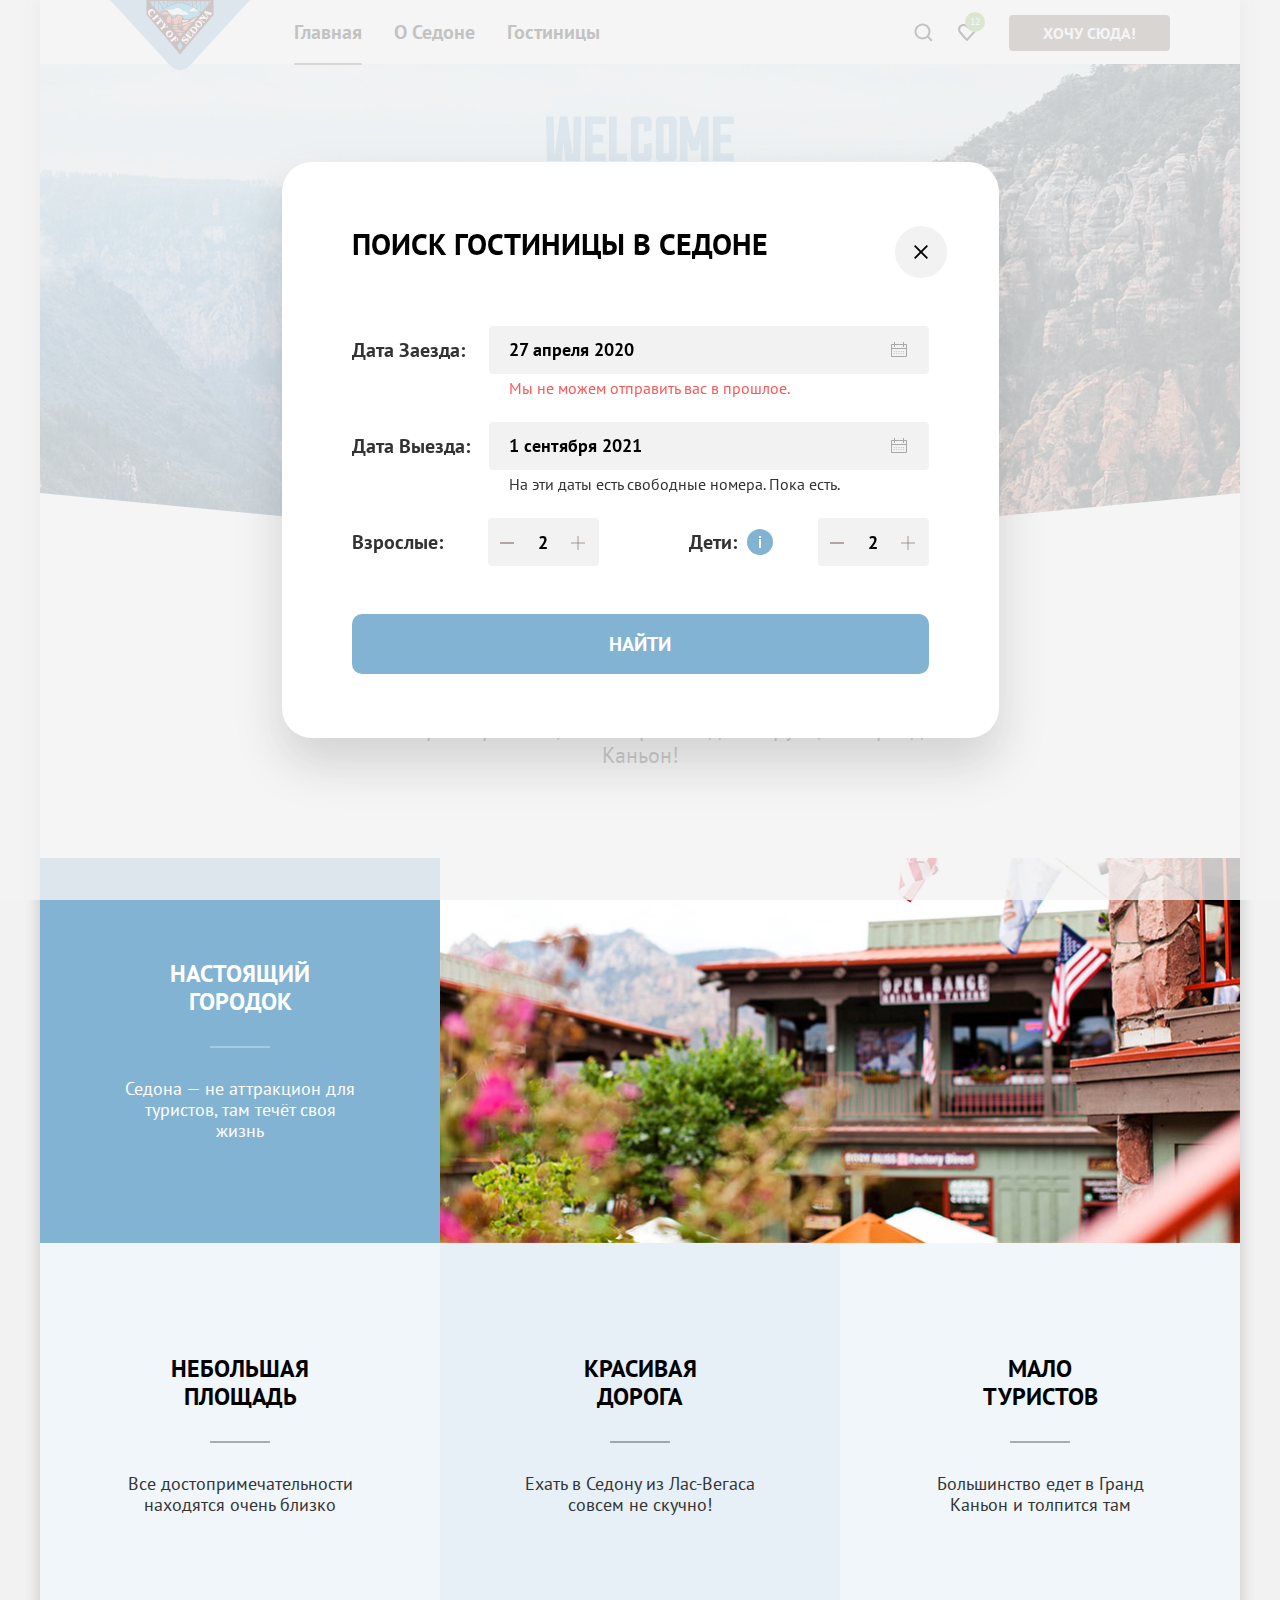
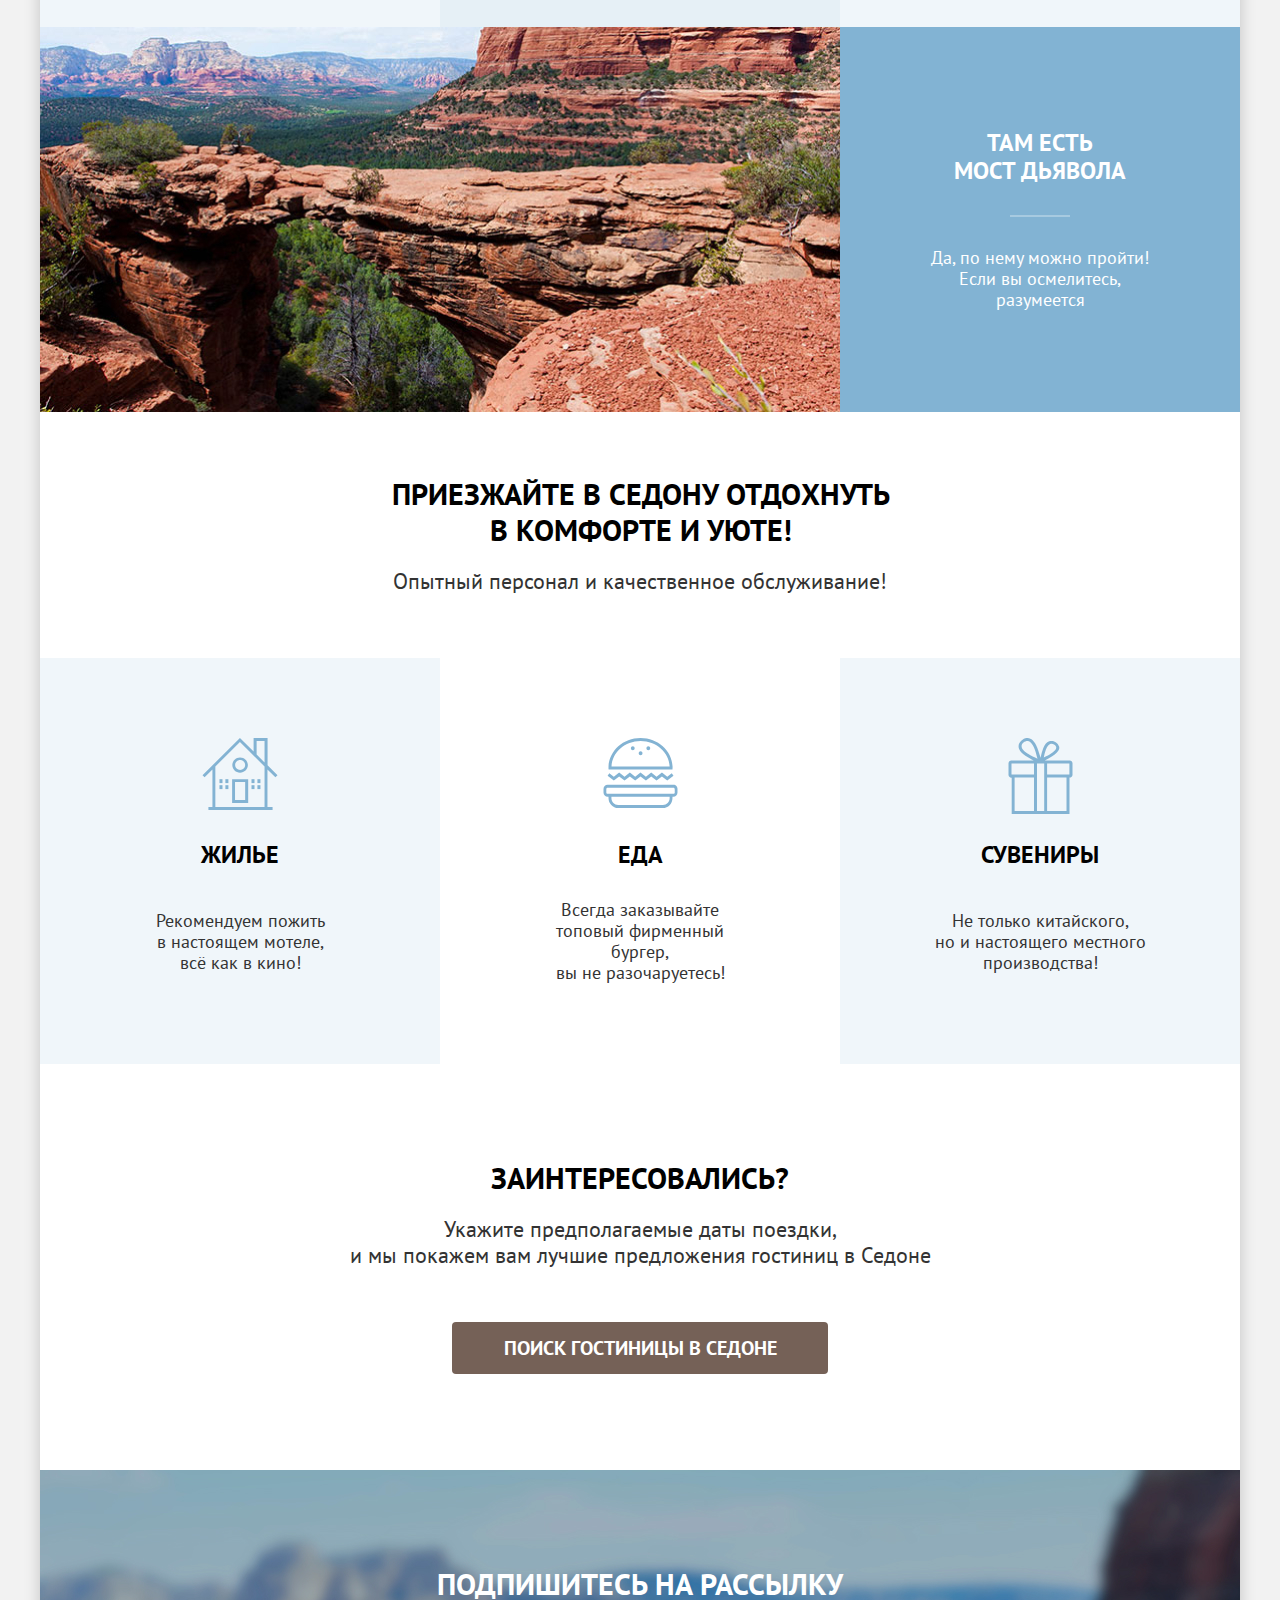
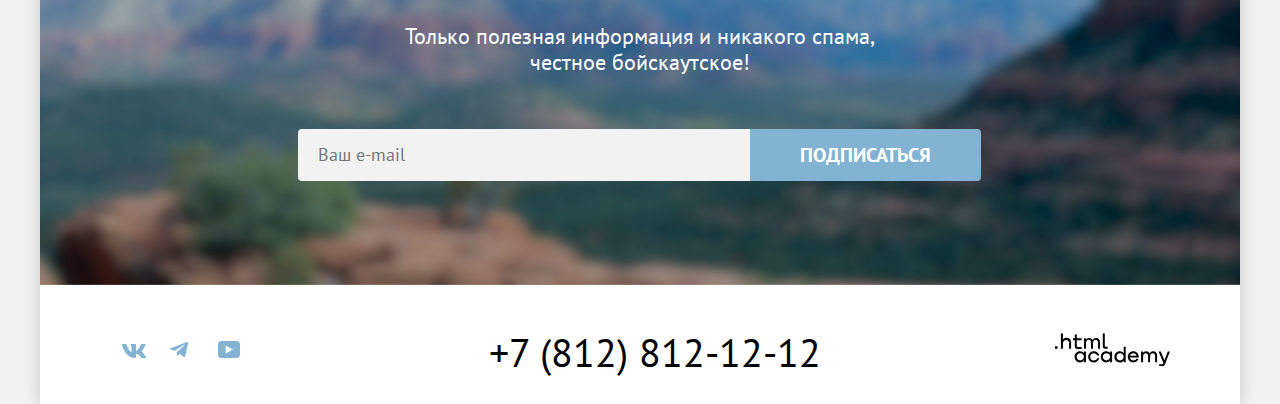
==== commit 337b47a5: "Merge pull request #3 from APashkan/master" ====
--- a/index.html
+++ b/index.html
@@ -204,14 +204,7 @@
             </li>
           </ul>
           <a class="phone-number footer-contacts" href="tel:+78128121212">
-            <svg aria-hidden="true" focusable="false" width="326" height="38" viewBox="0 0 326 38" fill="#000000"
-              xmlns="http://www.w3.org/2000/svg">
-              <path
-                d="M0.404688 13.8964H7.44469V6.65645H10.3247V13.8964H17.3647V16.7764H10.3247V23.9764H7.44469V16.7764H0.404688V13.8964ZM23.4 28.8564L33.44 5.41644L35.2 3.45644L32.84 3.81644H21.44V0.856443H38.16V1.93644L26.64 28.8564H23.4ZM58.3925 37.6564C57.1658 36.3764 56.1258 34.9631 55.2725 33.4164C54.4192 31.8964 53.7258 30.3364 53.1925 28.7364C52.6858 27.1098 52.3125 25.4831 52.0725 23.8564C51.8325 22.2031 51.7125 20.6298 51.7125 19.1364C51.7125 17.6698 51.8325 16.1231 52.0725 14.4964C52.3125 12.8698 52.6992 11.2431 53.2325 9.61644C53.7658 7.96311 54.4592 6.34978 55.3125 4.77644C56.1925 3.20311 57.2592 1.73644 58.5125 0.376445L60.4325 1.77644C59.3658 3.13644 58.4725 4.54978 57.7525 6.01644C57.0592 7.45644 56.4992 8.92311 56.0725 10.4164C55.6458 11.9098 55.3392 13.4031 55.1525 14.8964C54.9925 16.3631 54.9125 17.7764 54.9125 19.1364C54.9125 20.4164 55.0058 21.8164 55.1925 23.3364C55.4058 24.8298 55.7258 26.3364 56.1525 27.8564C56.6058 29.3498 57.1792 30.8164 57.8725 32.2564C58.5925 33.6964 59.4458 35.0031 60.4325 36.1764L58.3925 37.6564ZM63.2434 22.1764C63.2434 20.4964 63.6834 19.0431 64.5634 17.8164C65.4434 16.5631 66.8168 15.4298 68.6834 14.4164C68.0168 14.0164 67.3901 13.6031 66.8034 13.1764C66.2434 12.7231 65.7368 12.2164 65.2834 11.6564C64.8568 11.0964 64.5101 10.4698 64.2434 9.77644C64.0034 9.08311 63.8834 8.28311 63.8834 7.37645C63.8834 6.33644 64.0568 5.38978 64.4034 4.53644C64.7768 3.68311 65.2968 2.94978 65.9634 2.33644C66.6568 1.72311 67.4701 1.24311 68.4034 0.896443C69.3634 0.549778 70.4434 0.376445 71.6434 0.376445C72.7634 0.376445 73.7768 0.536444 74.6834 0.856443C75.5901 1.17644 76.3501 1.61644 76.9634 2.17644C77.6034 2.73644 78.0968 3.40311 78.4434 4.17644C78.7901 4.94978 78.9634 5.80311 78.9634 6.73644C78.9634 8.25644 78.6168 9.60311 77.9234 10.7764C77.2301 11.9231 76.0834 13.0564 74.4834 14.1764C75.1768 14.5764 75.8301 15.0164 76.4434 15.4964C77.0834 15.9764 77.6301 16.5098 78.0834 17.0964C78.5634 17.6831 78.9368 18.3498 79.2034 19.0964C79.4701 19.8164 79.6034 20.6431 79.6034 21.5764C79.6034 22.7231 79.4168 23.7764 79.0434 24.7364C78.6701 25.6698 78.1234 26.4831 77.4034 27.1764C76.6834 27.8431 75.8034 28.3764 74.7634 28.7764C73.7234 29.1498 72.5368 29.3364 71.2034 29.3364C69.9234 29.3364 68.7901 29.1498 67.8034 28.7764C66.8168 28.4031 65.9768 27.8964 65.2834 27.2564C64.6168 26.6164 64.1101 25.8698 63.7634 25.0164C63.4168 24.1364 63.2434 23.1898 63.2434 22.1764ZM76.4834 21.7764C76.4834 20.9764 76.3234 20.2831 76.0034 19.6964C75.6834 19.0831 75.2568 18.5364 74.7234 18.0564C74.2168 17.5498 73.6301 17.0964 72.9634 16.6964C72.2968 16.2964 71.6034 15.9098 70.8834 15.5364C69.2568 16.4431 68.0968 17.4564 67.4034 18.5764C66.7101 19.6964 66.3634 20.7631 66.3634 21.7764C66.3634 22.4164 66.4701 23.0298 66.6834 23.6164C66.8968 24.2031 67.2168 24.7098 67.6434 25.1364C68.0701 25.5631 68.5901 25.9098 69.2034 26.1764C69.8434 26.4164 70.5768 26.5364 71.4034 26.5364C72.0701 26.5364 72.7101 26.4431 73.3234 26.2564C73.9368 26.0431 74.4701 25.7498 74.9234 25.3764C75.4034 24.9764 75.7768 24.4831 76.0434 23.8964C76.3368 23.2831 76.4834 22.5764 76.4834 21.7764ZM67.0034 7.29644C67.0034 8.04311 67.1501 8.70978 67.4434 9.29644C67.7368 9.85644 68.1234 10.3631 68.6034 10.8164C69.1101 11.2698 69.6834 11.6964 70.3234 12.0964C70.9634 12.4698 71.6301 12.8298 72.3234 13.1764C73.5234 12.2431 74.4034 11.3231 74.9634 10.4164C75.5501 9.50978 75.8434 8.50978 75.8434 7.41644C75.8434 6.05644 75.4168 5.01644 74.5634 4.29644C73.7368 3.54978 72.7368 3.17644 71.5634 3.17644C70.8434 3.17644 70.2034 3.29644 69.6434 3.53644C69.0834 3.77644 68.6034 4.08311 68.2034 4.45644C67.8034 4.82978 67.4968 5.26978 67.2834 5.77644C67.0968 6.25644 67.0034 6.76311 67.0034 7.29644ZM86.6403 25.8964H92.2403V6.53644L92.6403 4.17644L91.0403 6.05644L86.6403 9.21644L85.1203 7.17644L93.9203 0.376445H95.3603V25.8964H100.84V28.8564H86.6403V25.8964ZM121.957 7.21644C121.957 8.62978 121.691 10.0831 121.157 11.5764C120.651 13.0431 119.971 14.5231 119.117 16.0164C118.291 17.5098 117.357 18.9764 116.317 20.4164C115.277 21.8298 114.237 23.1764 113.197 24.4564L111.237 26.1764V26.3364L113.797 25.8964H122.517V28.8564H106.597V27.6964C107.184 27.0831 107.891 26.3231 108.717 25.4164C109.544 24.5098 110.397 23.5098 111.277 22.4164C112.184 21.2964 113.064 20.1231 113.917 18.8964C114.797 17.6431 115.584 16.3764 116.277 15.0964C116.997 13.8164 117.571 12.5498 117.997 11.2964C118.424 10.0431 118.637 8.85644 118.637 7.73645C118.637 6.42978 118.264 5.34978 117.517 4.49644C116.771 3.61644 115.637 3.17644 114.117 3.17644C113.104 3.17644 112.117 3.38978 111.157 3.81644C110.197 4.21644 109.371 4.68311 108.677 5.21644L107.357 2.93645C108.291 2.13644 109.397 1.50978 110.677 1.05644C111.957 0.603111 113.331 0.376445 114.797 0.376445C115.944 0.376445 116.957 0.549778 117.837 0.896443C118.717 1.21644 119.464 1.68311 120.077 2.29644C120.691 2.90978 121.157 3.64311 121.477 4.49644C121.797 5.32311 121.957 6.22978 121.957 7.21644ZM128.034 0.376445C129.261 1.65644 130.301 3.06978 131.154 4.61645C132.007 6.13644 132.687 7.70978 133.194 9.33644C133.727 10.9364 134.114 12.5631 134.354 14.2164C134.594 15.8431 134.714 17.4031 134.714 18.8964C134.714 20.3631 134.594 21.9098 134.354 23.5364C134.114 25.1631 133.727 26.8031 133.194 28.4564C132.661 30.0831 131.954 31.6831 131.074 33.2564C130.221 34.8298 129.167 36.2964 127.914 37.6564L125.994 36.2564C127.061 34.8964 127.954 33.4831 128.674 32.0164C129.394 30.5498 129.954 29.0698 130.354 27.5764C130.781 26.0831 131.074 24.6031 131.234 23.1364C131.421 21.6698 131.514 20.2564 131.514 18.8964C131.514 17.6164 131.407 16.2298 131.194 14.7364C130.981 13.2431 130.647 11.7364 130.194 10.2164C129.767 8.69644 129.207 7.21644 128.514 5.77644C127.821 4.33644 126.981 3.02978 125.994 1.85644L128.034 0.376445ZM150.509 22.1764C150.509 20.4964 150.949 19.0431 151.829 17.8164C152.709 16.5631 154.082 15.4298 155.949 14.4164C155.282 14.0164 154.656 13.6031 154.069 13.1764C153.509 12.7231 153.002 12.2164 152.549 11.6564C152.122 11.0964 151.776 10.4698 151.509 9.77644C151.269 9.08311 151.149 8.28311 151.149 7.37645C151.149 6.33644 151.322 5.38978 151.669 4.53644C152.042 3.68311 152.562 2.94978 153.229 2.33644C153.922 1.72311 154.736 1.24311 155.669 0.896443C156.629 0.549778 157.709 0.376445 158.909 0.376445C160.029 0.376445 161.042 0.536444 161.949 0.856443C162.856 1.17644 163.616 1.61644 164.229 2.17644C164.869 2.73644 165.362 3.40311 165.709 4.17644C166.056 4.94978 166.229 5.80311 166.229 6.73644C166.229 8.25644 165.882 9.60311 165.189 10.7764C164.496 11.9231 163.349 13.0564 161.749 14.1764C162.442 14.5764 163.096 15.0164 163.709 15.4964C164.349 15.9764 164.896 16.5098 165.349 17.0964C165.829 17.6831 166.202 18.3498 166.469 19.0964C166.736 19.8164 166.869 20.6431 166.869 21.5764C166.869 22.7231 166.682 23.7764 166.309 24.7364C165.936 25.6698 165.389 26.4831 164.669 27.1764C163.949 27.8431 163.069 28.3764 162.029 28.7764C160.989 29.1498 159.802 29.3364 158.469 29.3364C157.189 29.3364 156.056 29.1498 155.069 28.7764C154.082 28.4031 153.242 27.8964 152.549 27.2564C151.882 26.6164 151.376 25.8698 151.029 25.0164C150.682 24.1364 150.509 23.1898 150.509 22.1764ZM163.749 21.7764C163.749 20.9764 163.589 20.2831 163.269 19.6964C162.949 19.0831 162.522 18.5364 161.989 18.0564C161.482 17.5498 160.896 17.0964 160.229 16.6964C159.562 16.2964 158.869 15.9098 158.149 15.5364C156.522 16.4431 155.362 17.4564 154.669 18.5764C153.976 19.6964 153.629 20.7631 153.629 21.7764C153.629 22.4164 153.736 23.0298 153.949 23.6164C154.162 24.2031 154.482 24.7098 154.909 25.1364C155.336 25.5631 155.856 25.9098 156.469 26.1764C157.109 26.4164 157.842 26.5364 158.669 26.5364C159.336 26.5364 159.976 26.4431 160.589 26.2564C161.202 26.0431 161.736 25.7498 162.189 25.3764C162.669 24.9764 163.042 24.4831 163.309 23.8964C163.602 23.2831 163.749 22.5764 163.749 21.7764ZM154.269 7.29644C154.269 8.04311 154.416 8.70978 154.709 9.29644C155.002 9.85644 155.389 10.3631 155.869 10.8164C156.376 11.2698 156.949 11.6964 157.589 12.0964C158.229 12.4698 158.896 12.8298 159.589 13.1764C160.789 12.2431 161.669 11.3231 162.229 10.4164C162.816 9.50978 163.109 8.50978 163.109 7.41644C163.109 6.05644 162.682 5.01644 161.829 4.29644C161.002 3.54978 160.002 3.17644 158.829 3.17644C158.109 3.17644 157.469 3.29644 156.909 3.53644C156.349 3.77644 155.869 4.08311 155.469 4.45644C155.069 4.82978 154.762 5.26978 154.549 5.77644C154.362 6.25644 154.269 6.76311 154.269 7.29644ZM173.906 25.8964H179.506V6.53644L179.906 4.17644L178.306 6.05644L173.906 9.21644L172.386 7.17644L181.186 0.376445H182.626V25.8964H188.106V28.8564H173.906V25.8964ZM209.223 7.21644C209.223 8.62978 208.956 10.0831 208.423 11.5764C207.916 13.0431 207.236 14.5231 206.383 16.0164C205.556 17.5098 204.623 18.9764 203.583 20.4164C202.543 21.8298 201.503 23.1764 200.463 24.4564L198.503 26.1764V26.3364L201.063 25.8964H209.783V28.8564H193.863V27.6964C194.449 27.0831 195.156 26.3231 195.983 25.4164C196.809 24.5098 197.663 23.5098 198.543 22.4164C199.449 21.2964 200.329 20.1231 201.183 18.8964C202.063 17.6431 202.849 16.3764 203.543 15.0964C204.263 13.8164 204.836 12.5498 205.263 11.2964C205.689 10.0431 205.903 8.85644 205.903 7.73645C205.903 6.42978 205.529 5.34978 204.783 4.49644C204.036 3.61644 202.903 3.17644 201.383 3.17644C200.369 3.17644 199.383 3.38978 198.423 3.81644C197.463 4.21644 196.636 4.68311 195.943 5.21644L194.623 2.93645C195.556 2.13644 196.663 1.50978 197.943 1.05644C199.223 0.603111 200.596 0.376445 202.063 0.376445C203.209 0.376445 204.223 0.549778 205.103 0.896443C205.983 1.21644 206.729 1.68311 207.343 2.29644C207.956 2.90978 208.423 3.64311 208.743 4.49644C209.063 5.32311 209.223 6.22978 209.223 7.21644ZM215.54 15.8564H225.22V18.8164H215.54V15.8564ZM231.914 25.8964H237.514V6.53644L237.914 4.17644L236.314 6.05644L231.914 9.21644L230.394 7.17644L239.194 0.376445H240.634V25.8964H246.114V28.8564H231.914V25.8964ZM267.231 7.21644C267.231 8.62978 266.964 10.0831 266.431 11.5764C265.924 13.0431 265.244 14.5231 264.391 16.0164C263.564 17.5098 262.631 18.9764 261.591 20.4164C260.551 21.8298 259.511 23.1764 258.471 24.4564L256.511 26.1764V26.3364L259.071 25.8964H267.791V28.8564H251.871V27.6964C252.457 27.0831 253.164 26.3231 253.991 25.4164C254.817 24.5098 255.671 23.5098 256.551 22.4164C257.457 21.2964 258.337 20.1231 259.191 18.8964C260.071 17.6431 260.857 16.3764 261.551 15.0964C262.271 13.8164 262.844 12.5498 263.271 11.2964C263.697 10.0431 263.911 8.85644 263.911 7.73645C263.911 6.42978 263.537 5.34978 262.791 4.49644C262.044 3.61644 260.911 3.17644 259.391 3.17644C258.377 3.17644 257.391 3.38978 256.431 3.81644C255.471 4.21644 254.644 4.68311 253.951 5.21644L252.631 2.93645C253.564 2.13644 254.671 1.50978 255.951 1.05644C257.231 0.603111 258.604 0.376445 260.071 0.376445C261.217 0.376445 262.231 0.549778 263.111 0.896443C263.991 1.21644 264.737 1.68311 265.351 2.29644C265.964 2.90978 266.431 3.64311 266.751 4.49644C267.071 5.32311 267.231 6.22978 267.231 7.21644ZM273.548 15.8564H283.228V18.8164H273.548V15.8564ZM289.922 25.8964H295.522V6.53644L295.922 4.17644L294.322 6.05644L289.922 9.21644L288.402 7.17644L297.202 0.376445H298.642V25.8964H304.122V28.8564H289.922V25.8964ZM325.238 7.21644C325.238 8.62978 324.972 10.0831 324.438 11.5764C323.932 13.0431 323.252 14.5231 322.398 16.0164C321.572 17.5098 320.638 18.9764 319.598 20.4164C318.558 21.8298 317.518 23.1764 316.478 24.4564L314.518 26.1764V26.3364L317.078 25.8964H325.798V28.8564H309.878V27.6964C310.465 27.0831 311.172 26.3231 311.998 25.4164C312.825 24.5098 313.678 23.5098 314.558 22.4164C315.465 21.2964 316.345 20.1231 317.198 18.8964C318.078 17.6431 318.865 16.3764 319.558 15.0964C320.278 13.8164 320.852 12.5498 321.278 11.2964C321.705 10.0431 321.918 8.85644 321.918 7.73645C321.918 6.42978 321.545 5.34978 320.798 4.49644C320.052 3.61644 318.918 3.17644 317.398 3.17644C316.385 3.17644 315.398 3.38978 314.438 3.81644C313.478 4.21644 312.652 4.68311 311.958 5.21644L310.638 2.93645C311.572 2.13644 312.678 1.50978 313.958 1.05644C315.238 0.603111 316.612 0.376445 318.078 0.376445C319.225 0.376445 320.238 0.549778 321.118 0.896443C321.998 1.21644 322.745 1.68311 323.358 2.29644C323.972 2.90978 324.438 3.64311 324.758 4.49644C325.078 5.32311 325.238 6.22978 325.238 7.21644Z"
-                fill="black" />
-            </svg>
-
-            <span class="visually-hidden">+7 (812) 812-12-12</span>
+            +7 (812) 812-12-12
           </a>
           <a class="author-logo footer-contacts" href="https://htmlacademy.ru">
             <svg aria-hidden="true" focusable="false" width="115" height="34" viewBox="0 0 115 34" fill="none"
@@ -263,7 +256,7 @@
         </div>
       </footer>
     </div>
-    <div class="modal-container modal-container-close">
+    <div class="modal-container" data-test="modal">
       <div class="modal modal-auth">
         <button class="modal-close-button" type="button">
           <span class="visually-hidden">Закрыть</span>
@@ -275,34 +268,34 @@
               <label for="checkin" class="form-label">Дата Заезда:</label>
               <input class="input-date" type="text" name="checkin-date" id="checkin" placeholder="Укажите дату"
                 value="27 апреля 2020" required>
-              <button class="button-calendar" type="button"></button>
-              <span class="visually-hidden">Иконка календарика для выбора даты</span>
               <p class="hint-message warning-message">Мы не можем отправить вас в прошлое.</p>
             </div>
             <div class="date-container">
               <label for="checkout" class="form-label">Дата Выезда:</label>
               <input class="input-date" type="text" name="checkout-date" id="checkout" placeholder="Укажите дату"
                 value="1 сентября 2021" required>
-              <button class="button-calendar" type="button"></button>
-              <span class="visually-hidden">Иконка календарика для выбора даты</span>
               <p class="hint-message">На эти даты есть свободные номера. Пока есть.</p>
             </div>
             <div class="guest">
               <div class="guest-wrap adult">
-                <label class="form-label adult-label">Взрослые:</label>
+                <label class="form-label adult-label" for="adults">Взрослые:</label>
                 <div class="count-wrapper">
-                  <button class="button-guest-count minus-button" type="button"></button>
-                  <span class="visually-hidden">кнопка уменьшающая количество взрослых</span>
-                  <input class="guest-count-input" type="text" name="adult-count-input" value="2" required>
-                  <button class="button-guest-count plus-button" type="button"></button>
-                  <span class="visually-hidden">кнопка увеличивающая количетво взрослых</span>
+                  <button class="button-guest-count minus-button" type="button">
+                    <span class="visually-hidden">кнопка уменьшающая количество взрослых</span>
+                  </button>
+                  <input class="guest-count-input" type="text" name="adult-count-input" id="adults" value="2" required>
+                  <button class="button-guest-count plus-button" type="button">
+                    <span class="visually-hidden">кнопка увеличивающая количетво взрослых</span>
+                  </button>
                 </div>
               </div>
               <div class="guest-wrap kids">
                 <span class="form-label-wrap">
-                  <label class="form-label kid-label">Дети:</label>
+                  <label class="form-label kid-label" for="kids">Дети:</label>
                   <span class="tooltip">
-                    <button class="tooltip-toggle" type="button"></button>
+                    <button class="tooltip-toggle" type="button">
+                      <span class="visually-hidden">тултип - кнопка подсказки</span>
+                    </button>
                     <span class="tooltip-text" role="tooltip" id="tooltip-label-children">
                       Укажите количество детей,
                       которые будут с вами, возраст которых от 6 до
@@ -313,7 +306,7 @@
                 <div class="count-wrapper">
                   <button class="button-guest-count minus-button" type="button"></button>
                   <span class="visually-hidden">кнопка уменьшающая количество детей</span>
-                  <input class="guest-count-input" type="text" name="kid-count-input" value="2" required>
+                  <input class="guest-count-input" type="text" name="kid-count-input" id="kids" value="2" required>
                   <button class="button-guest-count plus-button" type="button"></button>
                   <span class="visually-hidden">кнопка увеличивающая количетво детей</span>
                 </div>
@@ -327,3 +320,4 @@
   </body>
 
 </html>
+
--- a/styles/styles.css
+++ b/styles/styles.css
@@ -1,10 +1,3 @@
-/*
-* Prefixed by https://autoprefixer.github.io
-* PostCSS: v8.4.14,
-* Autoprefixer: v10.4.7
-* Browsers: last 4 version
-*/
-
 @font-face {
   font-family: "PT Sans";
   font-style: normal;
@@ -27,29 +20,22 @@
 
 body {
   margin: 0;
-  display: -webkit-box;
-  display: -ms-flexbox;
-  display: flex;
-  -webkit-box-orient: vertical;
-  -webkit-box-direction: normal;
-      -ms-flex-direction: column;
-          flex-direction: column;
+  display: flex;
+  flex-direction: column;
   min-height: 100%;
   font-family: "PT Sans", sans-serif;
   font-size: 18px;
   line-height: 21px;
   color: #333333;
   background: #F2F2F2;
-  -webkit-box-sizing: border-box;
-          box-sizing: border-box;
+  box-sizing: border-box;
 }
 
 .wrapper {
   margin: 0 auto;
   width: 1200px;
   background-color: #ffffff;
-  -webkit-box-shadow: 0 0 15px 0 rgba(0, 0, 0, 0.2);
-          box-shadow: 0 0 15px 0 rgba(0, 0, 0, 0.2);
+  box-shadow: 0 0 15px 0 rgba(0, 0, 0, 0.2);
 }
 
 /* Navigation section */
@@ -88,14 +74,11 @@
 
 .navigation-link-selected {
   text-decoration: underline;
-  -webkit-text-decoration-color: #756257;
-          text-decoration-color: #756257;
+  text-decoration-color: #756257;
   text-underline-offset: 24px;
 }
 
 .navigation {
-  display: -webkit-box;
-  display: -ms-flexbox;
   display: flex;
   position: relative;
   width: 1060px;
@@ -111,11 +94,8 @@
 }
 
 .navigation-list {
-  display: -webkit-box;
-  display: -ms-flexbox;
-  display: flex;
-  -ms-flex-wrap: wrap;
-      flex-wrap: wrap;
+  display: flex;
+  flex-wrap: wrap;
   list-style: none;
   padding: 0;
   margin: 0;
@@ -123,14 +103,9 @@
 }
 
 .navigation-user {
-  display: -webkit-box;
-  display: -ms-flexbox;
-  display: flex;
-  -ms-flex-wrap: wrap;
-      flex-wrap: wrap;
-  -webkit-box-align: center;
-      -ms-flex-align: center;
-          align-items: center;
+  display: flex;
+  flex-wrap: wrap;
+  align-items: center;
   margin: 0;
   padding: 0;
   max-width: 296px;
@@ -206,11 +181,11 @@
   padding: 0;
 
   white-space: nowrap;
-  -webkit-clip-path: inset(100%);
-          clip-path: inset(100%);
+  clip-path: inset(100%);
   clip: rect(0 0 0 0);
   overflow: hidden;
 }
+
 
 .link-button {
   text-align: center;
@@ -241,9 +216,7 @@
 
 /* main content */
 .main-container {
-  -webkit-box-flex: 1;
-      -ms-flex-positive: 1;
-          flex-grow: 1;
+  flex-grow: 1;
 }
 
 /* hero section */
@@ -323,8 +296,7 @@
 
 .advantages-item-image {
   display: block;
-  -o-object-fit: cover;
-     object-fit: cover;
+  object-fit: cover;
   height: 100%;
 }
 
@@ -333,21 +305,17 @@
   margin: 0 auto;
 }
 
+
 /* advantages item decoration */
 .advantages-list {
-  display: -webkit-box;
-  display: -ms-flexbox;
-  display: flex;
-  -ms-flex-wrap: wrap;
-      flex-wrap: wrap;
+  display: flex;
+  flex-wrap: wrap;
   padding: 0;
   margin: 0;
   list-style: none;
 }
 
 .advantages-item {
-  display: -webkit-box;
-  display: -ms-flexbox;
   display: flex;
 }
 
@@ -356,25 +324,18 @@
 }
 
 .real-town {
-  display: -webkit-box;
-  display: -ms-flexbox;
-  display: flex;
-  -ms-flex-wrap: wrap;
-      flex-wrap: wrap;
+  display: flex;
+  flex-wrap: wrap;
   padding: 102px 85px;
   color: #ffffff;
   background: #82B3D3;
 }
 
 .advantages-sub-item {
-  display: -webkit-box;
-  display: -ms-flexbox;
-  display: flex;
-  -ms-flex-wrap: wrap;
-      flex-wrap: wrap;
+  display: flex;
+  flex-wrap: wrap;
   width: 400px;
-  -webkit-box-sizing: border-box;
-          box-sizing: border-box;
+  box-sizing: border-box;
   padding: 112px 85px;
   list-style: none;
 }
@@ -397,14 +358,9 @@
 }
 
 .devils-bridge {
-  display: -webkit-box;
-  display: -ms-flexbox;
-  display: flex;
-  -ms-flex-wrap: wrap;
-      flex-wrap: wrap;
-  -webkit-box-ordinal-group: 2;
-      -ms-flex-order: 1;
-          order: 1;
+  display: flex;
+  flex-wrap: wrap;
+  order: 1;
   padding: 102px 85px;
   color: #ffffff;
   background: #82B3D3;
@@ -422,25 +378,18 @@
 
 /* experience item description */
 .experience-list {
-  display: -webkit-box;
-  display: -ms-flexbox;
-  display: flex;
-  -ms-flex-wrap: wrap;
-      flex-wrap: wrap;
+  display: flex;
+  flex-wrap: wrap;
   margin: 0;
   padding: 0;
   list-style: none;
 }
 
 .experience-item {
-  display: -webkit-box;
-  display: -ms-flexbox;
-  display: flex;
-  -ms-flex-wrap: wrap;
-      flex-wrap: wrap;
+  display: flex;
+  flex-wrap: wrap;
   width: 400px;
-  -webkit-box-sizing: border-box;
-          box-sizing: border-box;
+  box-sizing: border-box;
   background: rgba(131, 179, 211, 0.12);
   padding: 183px 85px 81px;
   background-repeat: no-repeat;
@@ -484,8 +433,7 @@
   display: block;
   max-width: 376px;
   margin: 0 auto;
-  -webkit-box-sizing: border-box;
-          box-sizing: border-box;
+  box-sizing: border-box;
   text-align: center;
   background: #756157;
   padding: 8px 50px;
@@ -503,6 +451,7 @@
   margin: 0 auto;
   padding-top: 96px;
   padding-bottom: 104px;
+
 }
 
 .subscribe {
@@ -531,8 +480,7 @@
 
 /* email-field decoration */
 .email {
-  -webkit-box-sizing: border-box;
-          box-sizing: border-box;
+  box-sizing: border-box;
   width: 452px;
   background-color: #F2F2F2;
   padding: 14px 20px;
@@ -611,8 +559,6 @@
 }
 
 .subscribe-form {
-  display: -webkit-box;
-  display: -ms-flexbox;
   display: flex;
   margin: 0;
   padding: 0;
@@ -624,47 +570,49 @@
   width: 1060px;
   padding-top: 44px;
   padding-bottom: 30px;
-  display: -webkit-box;
-  display: -ms-flexbox;
-  display: flex;
-  -webkit-box-pack: justify;
-      -ms-flex-pack: justify;
-          justify-content: space-between;
-  -webkit-box-align: center;
-      -ms-flex-align: center;
-          align-items: center;
+  display: flex;
+  justify-content: space-between;
+  align-items: center;
 }
 
 .social-list {
-  display: -webkit-box;
-  display: -ms-flexbox;
-  display: flex;
-  -ms-flex-wrap: wrap;
-      flex-wrap: wrap;
+  display: flex;
+  flex-wrap: wrap;
   min-width: 142px;
-  -webkit-box-align: center;
-      -ms-flex-align: center;
-          align-items: center;
+  align-items: center;
   padding: 0;
   margin: 0;
   list-style: none;
+
 }
 
 .phone-number {
-  margin-top: 7px;
-}
-
+  text-decoration: none;
+  font-size: 40px;
+  line-height: 40px;
+  color: #000000;
+}
+
+.phone-number:hover,
+.phone-number:focus {
+  color: #756157;
+}
+
+.phone-number:active {
+  opacity: 0.3;
+}
 
 /* Social networks */
+
 .social-link {
   position: relative;
   text-decoration: none;
   display: block;
-  -webkit-box-sizing: border-box;
-          box-sizing: border-box;
+  box-sizing: border-box;
   min-width: 48px;
   min-height: 40px;
   padding: 12px;
+
 }
 
 .social-item {
@@ -715,15 +663,11 @@
 .breadcrumbs-list {
   margin: 0;
   margin-bottom: 40px;
-  display: -webkit-box;
-  display: -ms-flexbox;
-  display: flex;
-  -ms-flex-wrap: wrap;
-      flex-wrap: wrap;
+  display: flex;
+  flex-wrap: wrap;
   padding: 0;
-  -webkit-box-align: center;
-      -ms-flex-align: center;
-          align-items: center;
+
+  align-items: center;
   list-style: none;
 }
 
@@ -774,15 +718,11 @@
   height: 20px;
 }
 
+
 .breadcrumbs-list {
-  display: -webkit-box;
-  display: -ms-flexbox;
-  display: flex;
-  -ms-flex-wrap: wrap;
-      flex-wrap: wrap;
-  -webkit-box-align: center;
-      -ms-flex-align: center;
-          align-items: center;
+  display: flex;
+  flex-wrap: wrap;
+  align-items: center;
   list-style: none;
   padding: 0;
 }
@@ -793,11 +733,8 @@
 }
 
 .catalog-filter {
-  display: -webkit-box;
-  display: -ms-flexbox;
-  display: flex;
-  -ms-flex-wrap: wrap;
-      flex-wrap: wrap;
+  display: flex;
+  flex-wrap: wrap;
   width: 1060px;
   margin: 0 auto;
 }
@@ -806,7 +743,7 @@
   margin: 0;
   padding: 0;
   margin-right: 70px;
-  min-width: 150px;
+  width: 150px;
   border: none;
 }
 
@@ -823,13 +760,8 @@
 }
 
 .price-buttons {
-  display: -webkit-box;
-  display: -ms-flexbox;
-  display: flex;
-  -webkit-box-orient: vertical;
-  -webkit-box-direction: normal;
-      -ms-flex-direction: column;
-          flex-direction: column;
+  display: flex;
+  flex-direction: column;
   margin-left: auto;
   width: 191px;
   gap: 32px;
@@ -927,23 +859,15 @@
 
 .catalog-content-title {
   position: relative;
-  display: -webkit-box;
-  display: -ms-flexbox;
-  display: flex;
-  -webkit-box-align: center;
-      -ms-flex-align: center;
-          align-items: center;
+  display: flex;
+  align-items: center;
   margin-bottom: 40px;
 }
 
 .range-wrapper-inputs {
-  display: -ms-grid;
   display: grid;
-  -ms-grid-columns: 1fr 2px 1fr;
   grid-template-columns: repeat(2, 1fr);
-  -webkit-column-gap: 2px;
-     -moz-column-gap: 2px;
-          column-gap: 2px;
+  column-gap: 2px;
   margin-bottom: 43px;
 }
 
@@ -956,18 +880,13 @@
   color: #000000;
   opacity: 0.3;
   top: 50%;
-  -webkit-transform: translateY(-50%);
-      -ms-transform: translateY(-50%);
-          transform: translateY(-50%);
+  transform: translateY(-50%);
 }
 
 .range-input {
-  -webkit-appearance: textfield;
-     -moz-appearance: textfield;
-          appearance: textfield;
+  appearance: textfield;
   font-family: inherit;
-  -webkit-box-sizing: border-box;
-          box-sizing: border-box;
+  box-sizing: border-box;
   font-weight: 700;
   font-size: 18px;
   line-height: 24px;
@@ -976,6 +895,7 @@
   max-height: 48px;
   color: #000000;
   background-color: #f2f2f2;
+
   border: none;
   border-radius: 4px 0 0 4px;
 }
@@ -996,8 +916,7 @@
 /* Скрывает стрелочки внутри инпута с диапазоном цен */
 .range-input::-webkit-outer-spin-button,
 .range-input::-webkit-inner-spin-button {
-  -webkit-appearance: none;
-          appearance: none;
+  appearance: none;
   margin: 0;
 }
 
@@ -1026,8 +945,7 @@
 .range-toggle:hover {
   background-color: #FFFFFF;
   border: none;
-  -webkit-box-shadow: 0 4px 10px 0 rgba(0, 0, 0, 0.25);
-          box-shadow: 0 4px 10px 0 rgba(0, 0, 0, 0.25);
+  box-shadow: 0 4px 10px 0 rgba(0, 0, 0, 0.25);
 }
 
 .range-toggle:focus,
@@ -1037,17 +955,13 @@
 
 .toggle-min {
   top: 50%;
-  -webkit-transform: translateY(-50%);
-      -ms-transform: translateY(-50%);
-          transform: translateY(-50%);
+  transform: translateY(-50%);
   left: 0;
 }
 
 .toggle-max {
   top: 50%;
-  -webkit-transform: translateY(-50%);
-      -ms-transform: translateY(-50%);
-          transform: translateY(-50%);
+  transform: translateY(-50%);
   right: 0;
 }
 
@@ -1071,6 +985,11 @@
 .reset-button:active {
   color: #FFFFFF4D;
 }
+
+.reset-button:disabled {
+  color: rgba(255, 255, 255, 0.6);
+}
+
 
 .search-title {
   margin: 0;
@@ -1093,9 +1012,7 @@
   font-weight: normal;
   border: 2px solid #E5E5E5;
   border-radius: 4px;
-  -webkit-appearance: none;
-     -moz-appearance: none;
-          appearance: none;
+  appearance: none;
   background-image: url('../images/selector-arrow.svg');
   background-repeat: no-repeat;
   background-position: right 18px center;
@@ -1115,13 +1032,11 @@
 
 
 .preview-list {
-  display: -webkit-box;
-  display: -ms-flexbox;
-  display: flex;
-  -ms-flex-wrap: wrap;
-      flex-wrap: wrap;
+  display: flex;
+  flex-wrap: wrap;
   gap: 8px;
   min-width: 160px;
+  max-width: 160px;
   margin: 0;
   padding: 0;
   margin-left: auto;
@@ -1129,8 +1044,7 @@
 }
 
 .preview-item {
-  -webkit-box-sizing: border-box;
-          box-sizing: border-box;
+  box-sizing: border-box;
 }
 
 .preview-item-link {
@@ -1142,8 +1056,7 @@
   border-radius: 4px;
   min-width: 48px;
   min-height: 48px;
-  -webkit-box-sizing: border-box;
-          box-sizing: border-box;
+  box-sizing: border-box;
 }
 
 .preview-item-selected {
@@ -1189,17 +1102,13 @@
 
 /* Карточки на гридах */
 .card-list {
-  display: -ms-grid;
   display: grid;
   position: relative;
-  -ms-grid-columns: 340px 20px 340px 20px 340px;
   grid-template-columns: repeat(3, 340px);
   padding: 0;
   margin: 0;
   row-gap: 21px;
-  -webkit-column-gap: 20px;
-     -moz-column-gap: 20px;
-          column-gap: 20px;
+  column-gap: 20px;
   list-style: none;
   margin-bottom: 40px;
   padding-bottom: 40px;
@@ -1216,19 +1125,16 @@
 }
 
 
+
 /* Карточка на гридах */
 .card-item {
-  display: -ms-grid;
   display: grid;
-  -ms-grid-columns: 140px 20px 140px;
   grid-template-columns: repeat(2, 140px);
   margin: 0;
   gap: 16px 20px;
-  -webkit-box-sizing: border-box;
-          box-sizing: border-box;
+  box-sizing: border-box;
   width: 340px;
-  -webkit-box-shadow: 0 0 0 1px #e6e6e6;
-          box-shadow: 0 0 0 1px #e6e6e6;
+  box-shadow: 0 0 0 1px #e6e6e6;
   padding: 20px;
   border-radius: 4px;
 }
@@ -1274,8 +1180,7 @@
 }
 
 .button-decoration {
-  -webkit-box-sizing: border-box;
-          box-sizing: border-box;
+  box-sizing: border-box;
   width: 140px;
   text-decoration: none;
   color: white;
@@ -1293,8 +1198,7 @@
   font-family: inherit;
   font-size: 16px;
   line-height: 20px;
-  -webkit-box-sizing: border-box;
-          box-sizing: border-box;
+  box-sizing: border-box;
   border-radius: 4px;
   padding: 8px 18px;
   background: #82B3D3;
@@ -1302,21 +1206,13 @@
 }
 
 .hotel-price-container {
-  display: -webkit-box;
-  display: -ms-flexbox;
-  display: flex;
-  -webkit-box-pack: justify;
-      -ms-flex-pack: justify;
-          justify-content: space-between;
+  display: flex;
+  justify-content: space-between;
 }
 
 .star-rating-container {
-  display: -webkit-box;
-  display: -ms-flexbox;
-  display: flex;
-  -webkit-box-pack: justify;
-      -ms-flex-pack: justify;
-          justify-content: space-between;
+  display: flex;
+  justify-content: space-between;
 }
 
 
@@ -1336,9 +1232,7 @@
 /* Rating stars */
 .stars {
   margin: 0;
-  -ms-flex-item-align: center;
-      -ms-grid-row-align: center;
-      align-self: center;
+  align-self: center;
   width: 140px;
   height: 17px;
 }
@@ -1368,12 +1262,8 @@
 }
 
 .pagination-link {
-  display: -webkit-box;
-  display: -ms-flexbox;
-  display: flex;
-  -webkit-box-pack: center;
-      -ms-flex-pack: center;
-          justify-content: center;
+  display: flex;
+  justify-content: center;
   text-decoration: none;
   color: #ffffff;
   background: #82B3D3;
@@ -1383,16 +1273,12 @@
   line-height: 36px;
   border-radius: 4px;
   padding: 11px;
-  -webkit-box-sizing: border-box;
-          box-sizing: border-box;
+  box-sizing: border-box;
 }
 
 .pagination {
-  display: -webkit-box;
-  display: -ms-flexbox;
-  display: flex;
-  -ms-flex-wrap: wrap;
-      flex-wrap: wrap;
+  display: flex;
+  flex-wrap: wrap;
   padding: 0;
   gap: 8px;
   list-style: none;
@@ -1405,15 +1291,9 @@
 }
 
 .suspension-point {
-  display: -webkit-box;
-  display: -ms-flexbox;
-  display: flex;
-  -webkit-box-pack: center;
-      -ms-flex-pack: center;
-          justify-content: center;
-  -webkit-box-align: center;
-      -ms-flex-align: center;
-          align-items: center;
+  display: flex;
+  justify-content: center;
+  align-items: center;
   color: #000000;
   font-weight: 700;
   font-size: 20px;
@@ -1441,8 +1321,6 @@
   position: fixed;
   top: 0;
   left: 0;
-  display: -webkit-box;
-  display: -ms-flexbox;
   display: flex;
   width: 100%;
   height: 100%;
@@ -1461,11 +1339,9 @@
 }
 
 .modal-auth {
-  -webkit-box-sizing: border-box;
-          box-sizing: border-box;
+  box-sizing: border-box;
   width: 717px;
-  -webkit-box-shadow: 0 25px 50px 0 #00000026;
-          box-shadow: 0 25px 50px 0 #00000026;
+  box-shadow: 0 25px 50px 0 #00000026;
   border-radius: 30px;
 }
 
@@ -1503,6 +1379,7 @@
   pointer-events: none;
 }
 
+
 .modal-title {
   margin: 0;
   margin-bottom: 64px;
@@ -1532,8 +1409,7 @@
 }
 
 .input-date {
-  -webkit-box-sizing: border-box;
-          box-sizing: border-box;
+  box-sizing: border-box;
   width: 440px;
   padding: 12px 20px;
   margin-left: auto;
@@ -1546,121 +1422,72 @@
   line-height: 24px;
 }
 
-.input-date:hover {
-  background-color: #e6e6e6;
-}
-
-.input-date:focus {
-  border: none;
-  outline: 3px solid #83B3D3
-}
-
-.input-date::-webkit-input-placeholder {
-  color: rgba(0, 0, 0, 0.6);
-}
-
-.input-date::-moz-placeholder {
-  color: rgba(0, 0, 0, 0.6);
-}
-
-.input-date:-ms-input-placeholder {
-  color: rgba(0, 0, 0, 0.6);
-}
-
-.input-date::-ms-input-placeholder {
-  color: rgba(0, 0, 0, 0.6);
-}
-
-.input-date::placeholder {
-  color: rgba(0, 0, 0, 0.6);
-}
-
-.input-date:disabled {
-  opacity: 0.3;
-  pointer-events: none;
-}
-
 .date-container {
   position: relative;
-  display: -webkit-box;
-  display: -ms-flexbox;
-  display: flex;
-  -ms-flex-wrap: wrap;
-      flex-wrap: wrap;
-  -webkit-box-align: center;
-      -ms-flex-align: center;
-          align-items: center;
-  margin-bottom: 23px;
-}
-
-.button-calendar {
+}
+
+.date-container::after {
+  content: "";
   position: absolute;
   width: 20px;
   height: 20px;
-  -webkit-transform: translateY(-70%);
-      -ms-transform: translateY(-70%);
-          transform: translateY(-70%);
+  transform: translateY(-65%);
   right: 20px;
   border: none;
-  opacity: 0.3;
   background-image: url('../images/modal-calendar.svg');
   background-repeat: no-repeat;
   background-position: center;
   cursor: pointer;
 }
 
-.button-calendar:hover {
-  width: 24px;
-  height: 24px;
-  background-color: #68A2CA;
-}
-
-.button-calendar:focus {
-  outline: 3px solid #83B3D3;
-}
-
-.button-calendar:active {
-  width: 24px;
-  height: 24px;
-  opacity: 0.6;
-}
+
+.input-date:hover {
+  background-color: #e6e6e6;
+}
+
+.input-date:focus {
+  border: none;
+  outline: 3px solid #83B3D3
+}
+
+
+.input-date::placeholder {
+  color: rgba(0, 0, 0, 0.6);
+}
+
+.input-date:disabled {
+  opacity: 0.3;
+  pointer-events: none;
+}
+
+.date-container {
+  position: relative;
+  display: flex;
+  flex-wrap: wrap;
+  align-items: center;
+  margin-bottom: 23px;
+}
+
 
 .guest {
-  display: -webkit-box;
-  display: -ms-flexbox;
-  display: flex;
-  -ms-flex-wrap: wrap;
-      flex-wrap: wrap;
+  display: flex;
+  flex-wrap: wrap;
   row-gap: 20px;
-  -webkit-box-pack: justify;
-      -ms-flex-pack: justify;
-          justify-content: space-between;
+  justify-content: space-between;
   margin-bottom: 48px;
-  -webkit-box-align: center;
-      -ms-flex-align: center;
-          align-items: center;
+  align-items: center;
 }
 
 .guest-wrap {
-  display: -webkit-box;
-  display: -ms-flexbox;
   display: flex;
   gap: 45px;
-  -webkit-box-align: center;
-      -ms-flex-align: center;
-          align-items: center;
-  -webkit-box-pack: justify;
-      -ms-flex-pack: justify;
-          justify-content: space-between;
+  align-items: center;
+  justify-content: space-between;
 }
 
 .count-wrapper {
-  display: -webkit-box;
-  display: -ms-flexbox;
-  display: flex;
-  -webkit-box-align: center;
-      -ms-flex-align: center;
-          align-items: center;
+  display: flex;
+  align-items: center;
   min-width: 110px;
 }
 
@@ -1673,13 +1500,22 @@
   border-radius: 4px 0 0 4px;
 }
 
+
+.button-guest-count:focus {
+  outline: 3px solid #82b3d3;
+  border-radius: 5px;
+}
+
 .plus-button {
   border-radius: 0 4px 4px 0;
 }
 
+.plus-button::after {
+  transform: rotate(90deg);
+}
+
 .guest-count-input {
-  -webkit-box-sizing: border-box;
-          box-sizing: border-box;
+  box-sizing: border-box;
   width: 31px;
   height: 48px;
   background-color: #f2f2f2;
@@ -1689,6 +1525,7 @@
   line-height: 24px;
   text-align: center;
   border: none;
+  outline: none;
 }
 
 .button-guest-count {
@@ -1700,17 +1537,14 @@
   cursor: pointer;
 }
 
-.button-guest-count:hover::before {
+.button-guest-count:hover::before,
+.button-guest-count:hover::after {
   background-color: #000000;
 }
 
-.plus-button:hover::before {
-  background-color: transparent;
-  color: #000000;
-  opacity: 1;
-}
-
-.button-guest-count:active::before {
+
+.button-guest-count:active::before,
+.button-guest-count:active::after  {
   opacity: 0.3;
 }
 
@@ -1718,11 +1552,13 @@
   pointer-events: none;
 }
 
-.button-guest-count:disabled::before {
+.button-guest-count:disabled::before,
+.button-guest-count:disabled::after {
   opacity: 0.3;
 }
 
-.button-guest-count::before {
+.button-guest-count::before,
+.button-guest-count::after {
   position: absolute;
   content: "";
   width: 14px;
@@ -1732,33 +1568,12 @@
   background-color: rgba(117, 97, 87, 0.3);
 }
 
-.plus-button::before {
-  /* transform: rotate(90deg); */
-  position: absolute;
-  background-image: url('../images/plus-icon.svg');
-  background-repeat: no-repeat;
-  background-position: center;
-  width: 14px;
-  height: 14px;
-  -webkit-transform: translateY(-50%);
-      -ms-transform: translateY(-50%);
-          transform: translateY(-50%);
-  background-color: transparent;
-}
-
-.plus-button:hover {
-  color: black;
-}
 
 .form-label-wrap {
   position: relative;
-  display: -webkit-box;
-  display: -ms-flexbox;
   display: flex;
   gap: 10px;
-  -webkit-box-align: center;
-      -ms-flex-align: center;
-          align-items: center;
+  align-items: center;
 }
 
 .tooltip {
@@ -1767,6 +1582,7 @@
 }
 
 .tooltip-toggle {
+  padding-top: 8px;
   background-image: url(../images/modal-info.svg);
   background-repeat: no-repeat;
   background-position: center;
@@ -1774,6 +1590,7 @@
   width: 26px;
   height: 26px;
   border: none;
+  outline: none;
   background-color: #83B3D3;
   cursor: pointer;
 }
@@ -1783,13 +1600,11 @@
 }
 
 .tooltip-text {
-  -webkit-box-sizing: border-box;
-          box-sizing: border-box;
+  box-sizing: border-box;
   display: none;
   position: absolute;
   border-radius: 10px;
-  -webkit-box-shadow: 0 15px 30px 0 rgba(0, 0, 0, 0.3);
-          box-shadow: 0 15px 30px 0 rgba(0, 0, 0, 0.3);
+  box-shadow: 0 15px 30px 0 rgba(0, 0, 0, 0.3);
   background-color: #333333;
   color: #ffffff;
   font-size: 16px;
@@ -1803,9 +1618,7 @@
   min-height: 143px;
   top: 100%;
   left: 52%;
-  -webkit-transform: translateX(-39%);
-      -ms-transform: translateX(-39%);
-          transform: translateX(-39%);
+  transform: translateX(-39%);
   z-index: 1;
 
 }
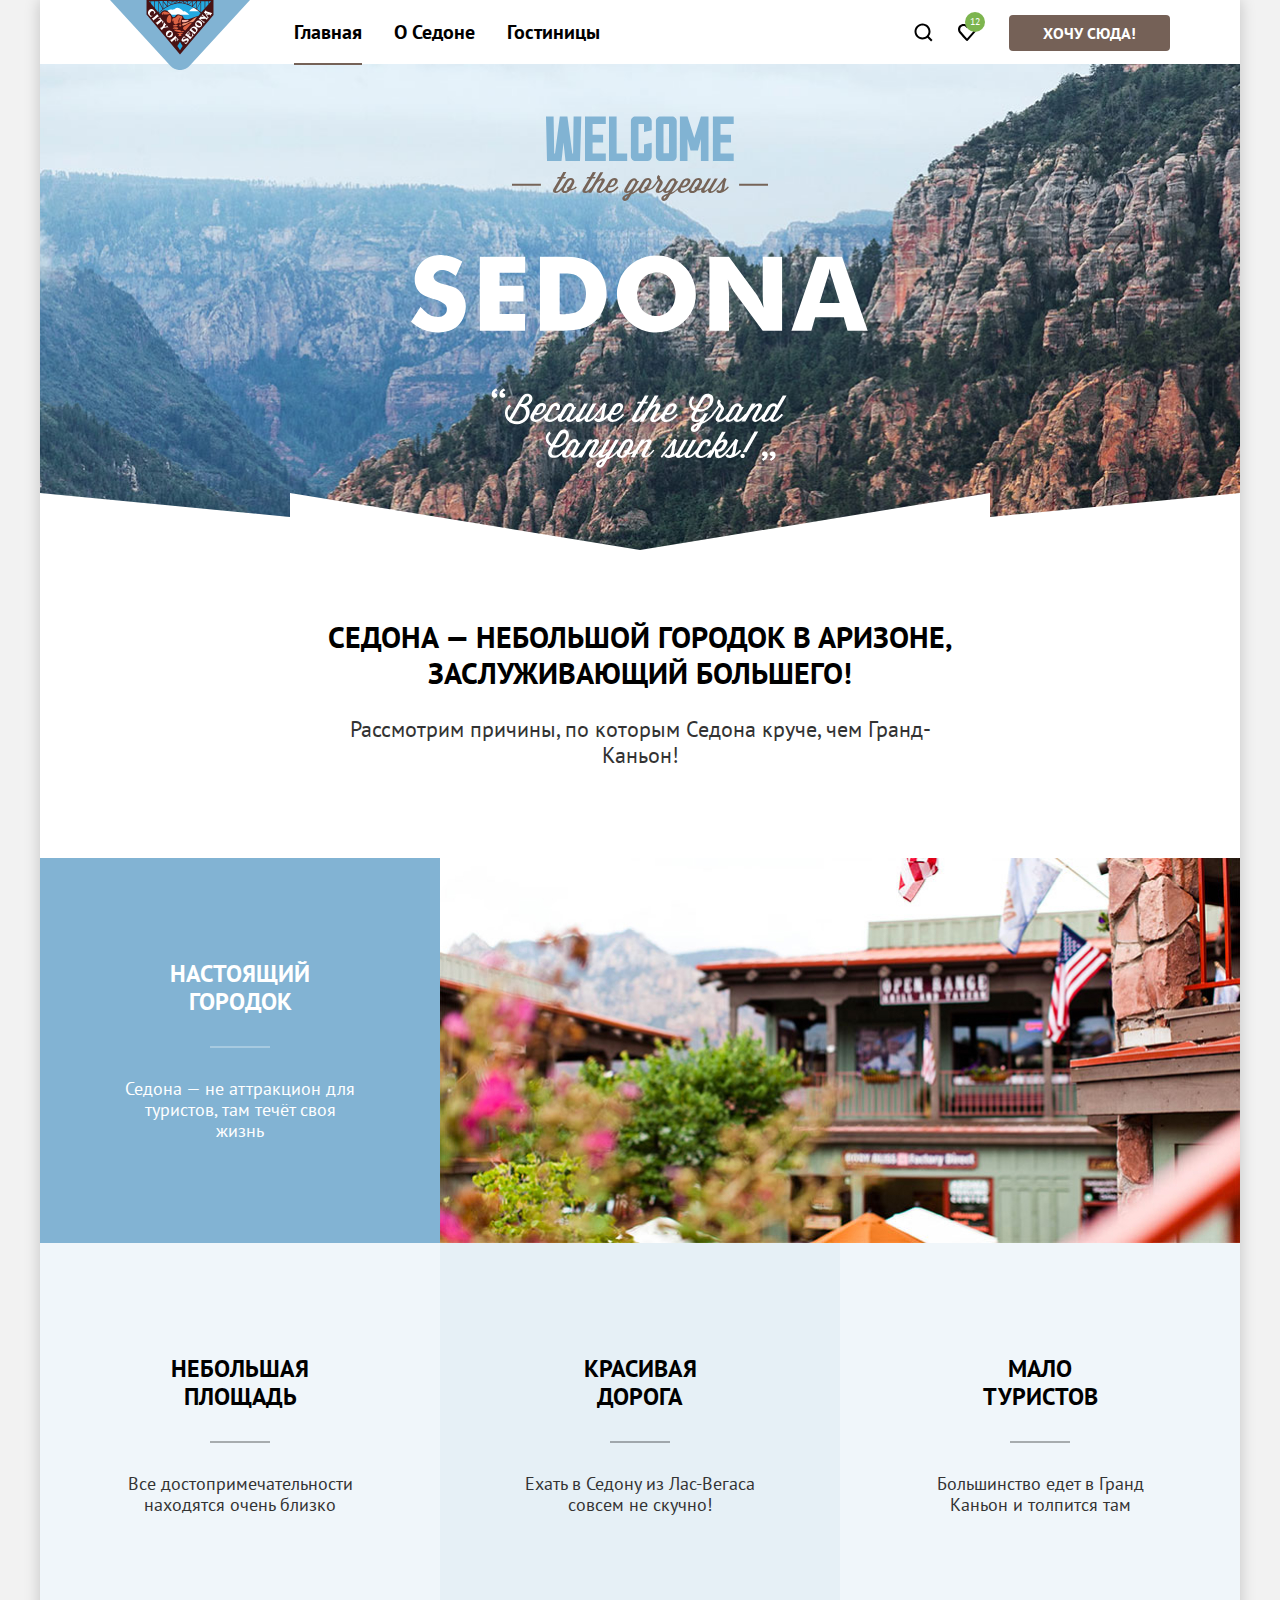
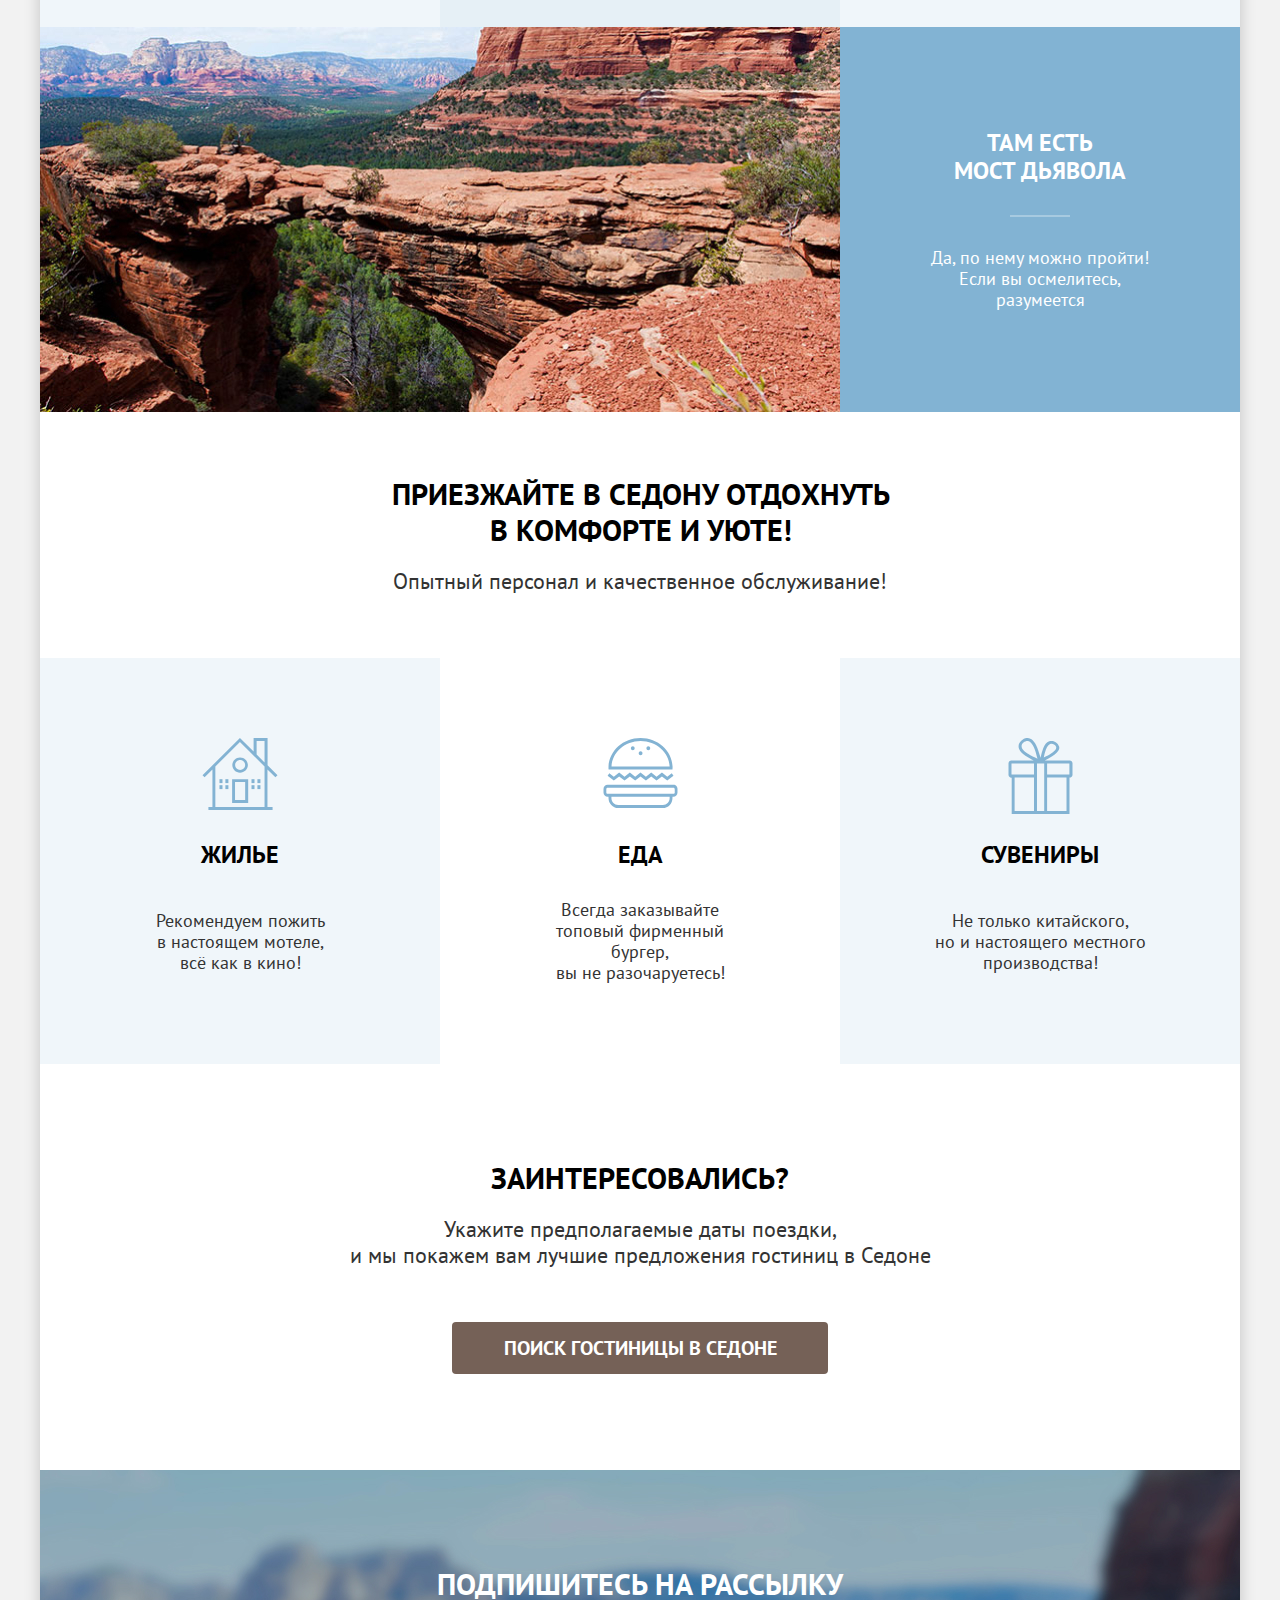
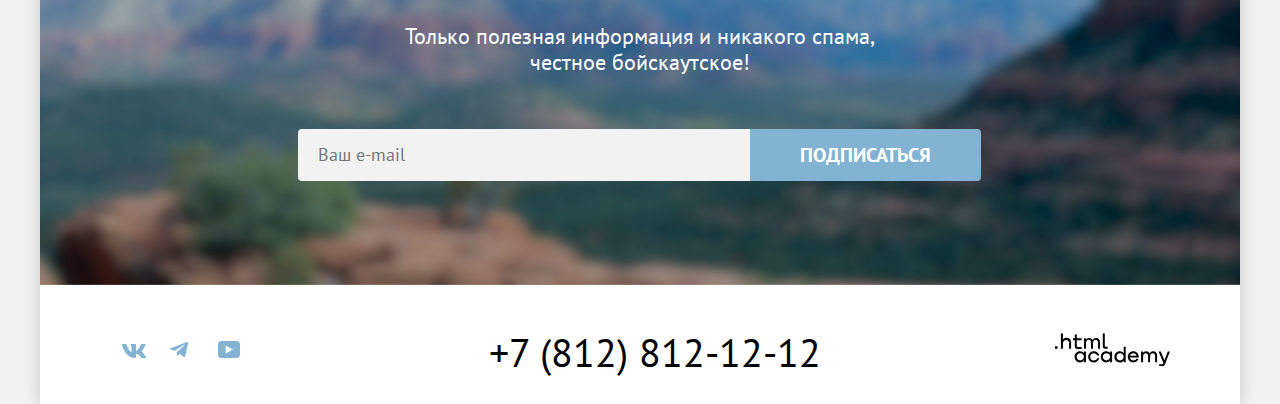
==== commit 8d35ead5: "Merge pull request #4 from APashkan/master" ====
--- a/index.html
+++ b/index.html
@@ -256,7 +256,7 @@
         </div>
       </footer>
     </div>
-    <div class="modal-container" data-test="modal">
+    <div class="modal-container modal-container-close" data-test="modal">
       <div class="modal modal-auth">
         <button class="modal-close-button" type="button">
           <span class="visually-hidden">Закрыть</span>
